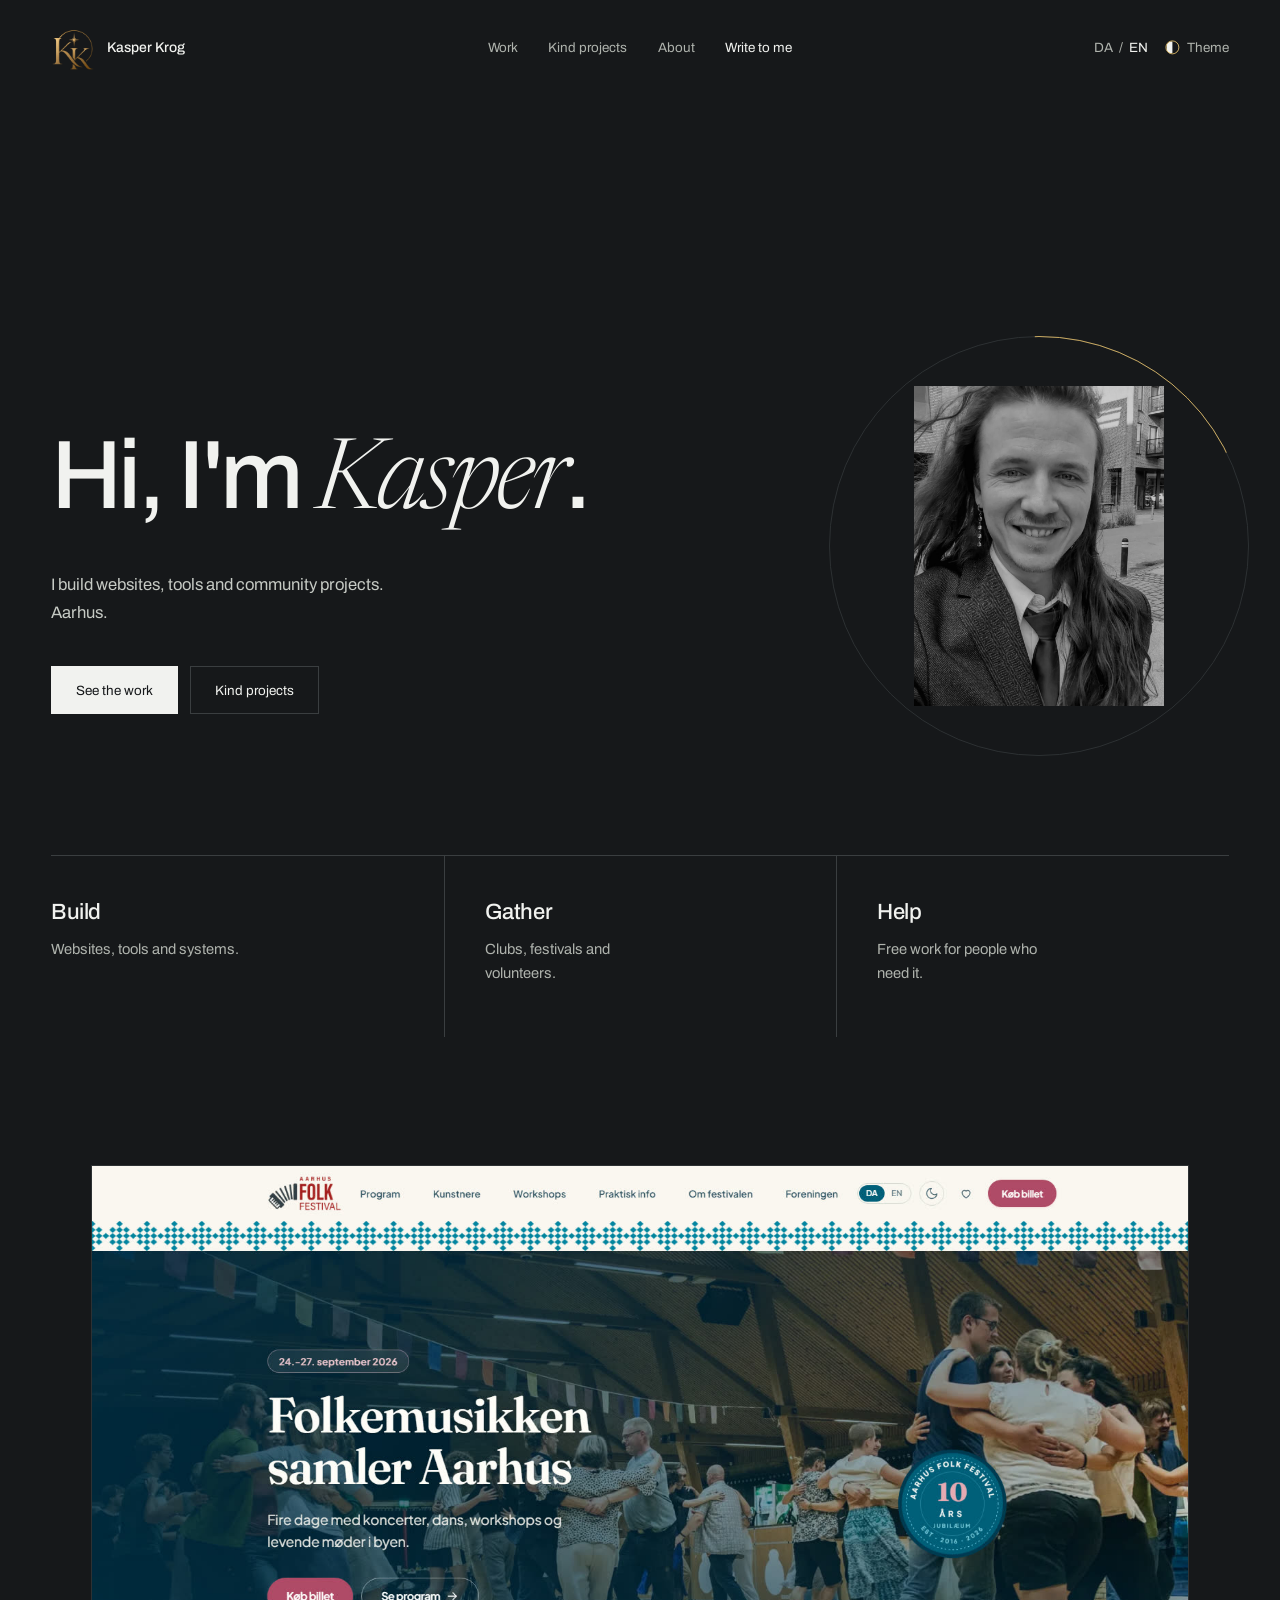
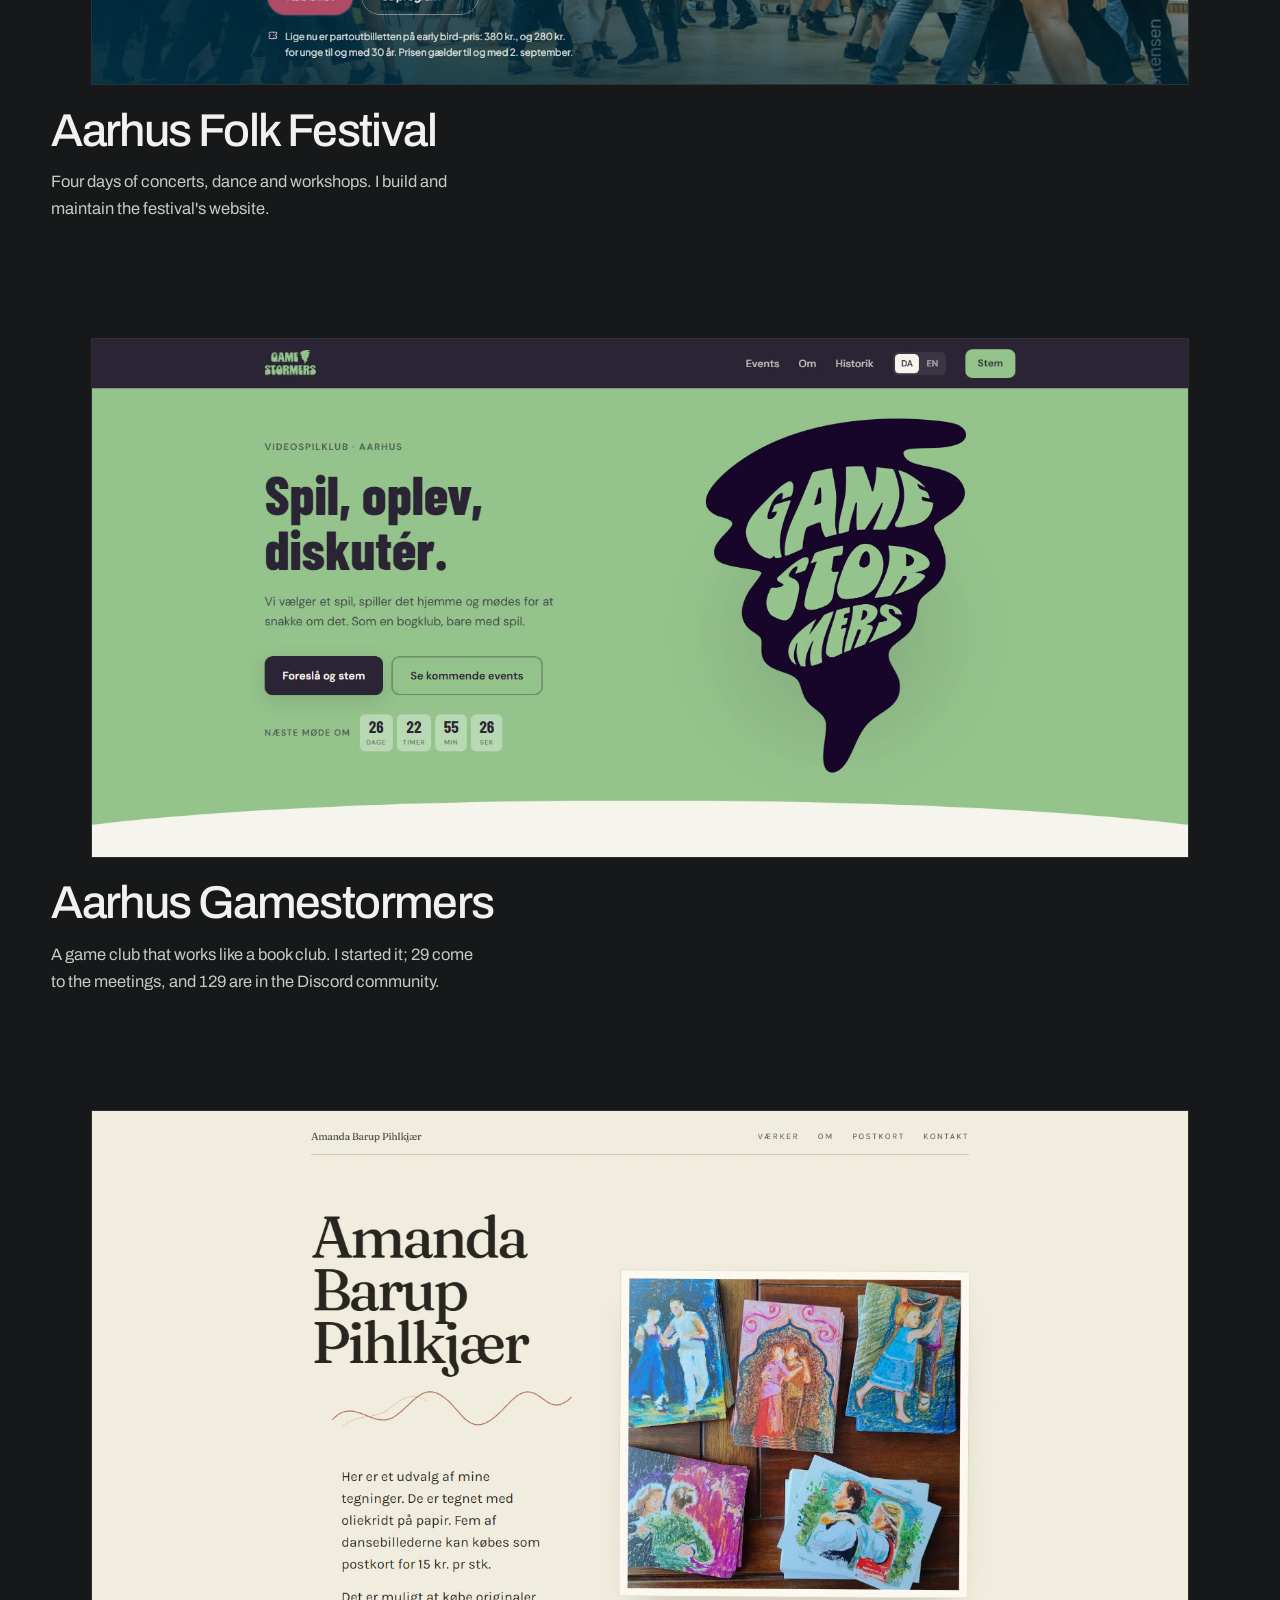
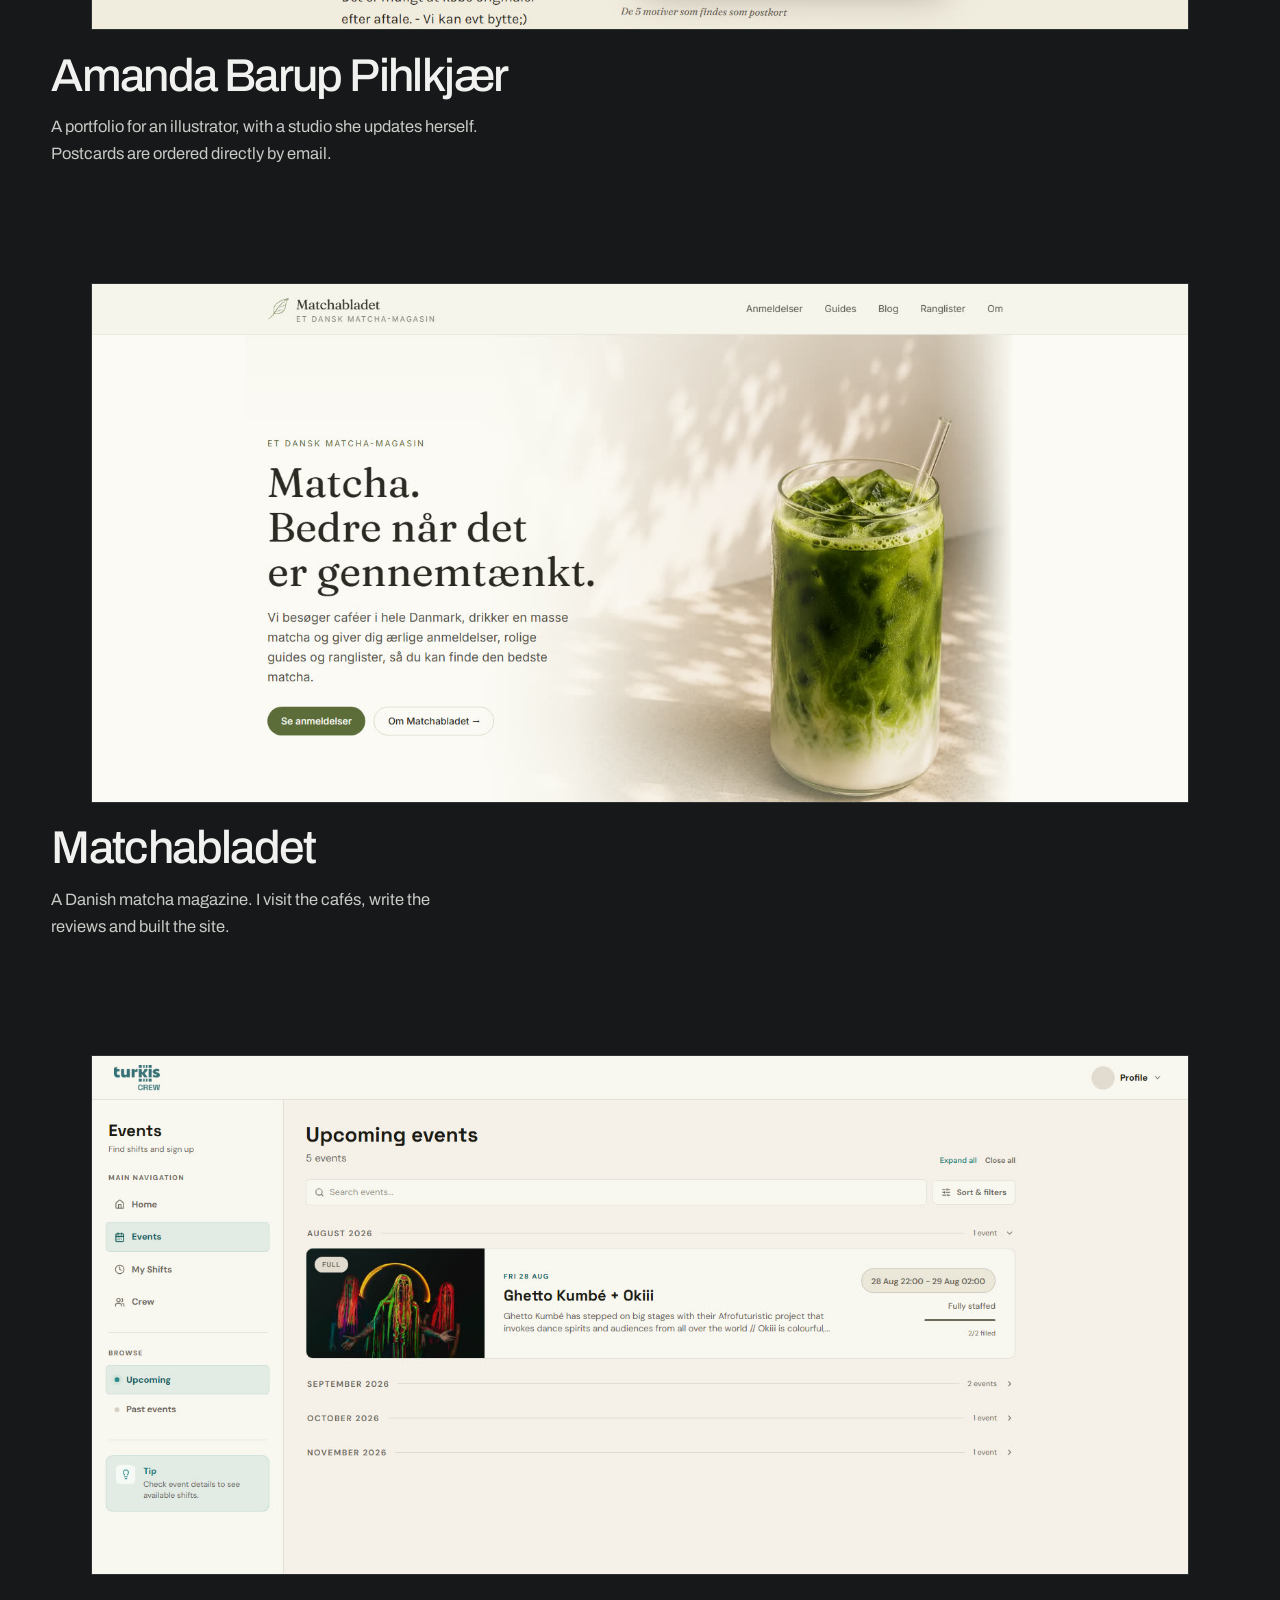
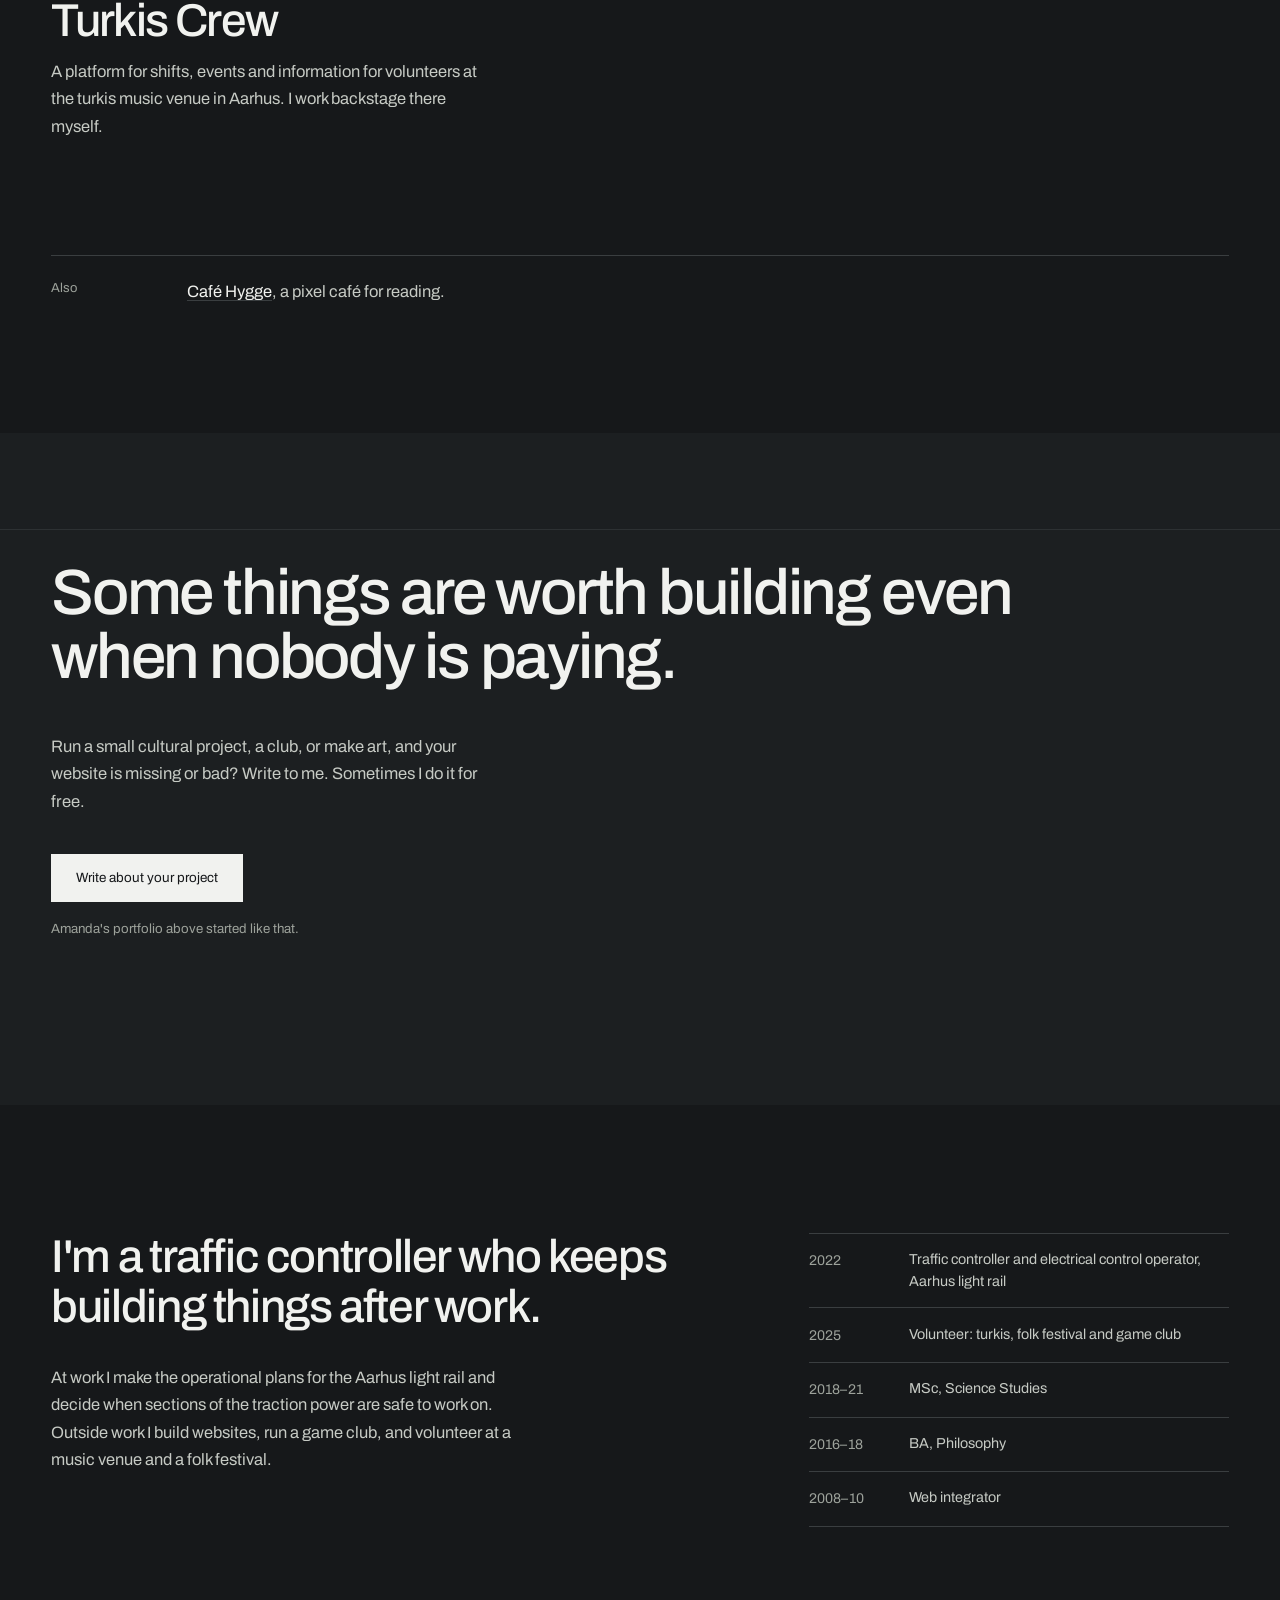
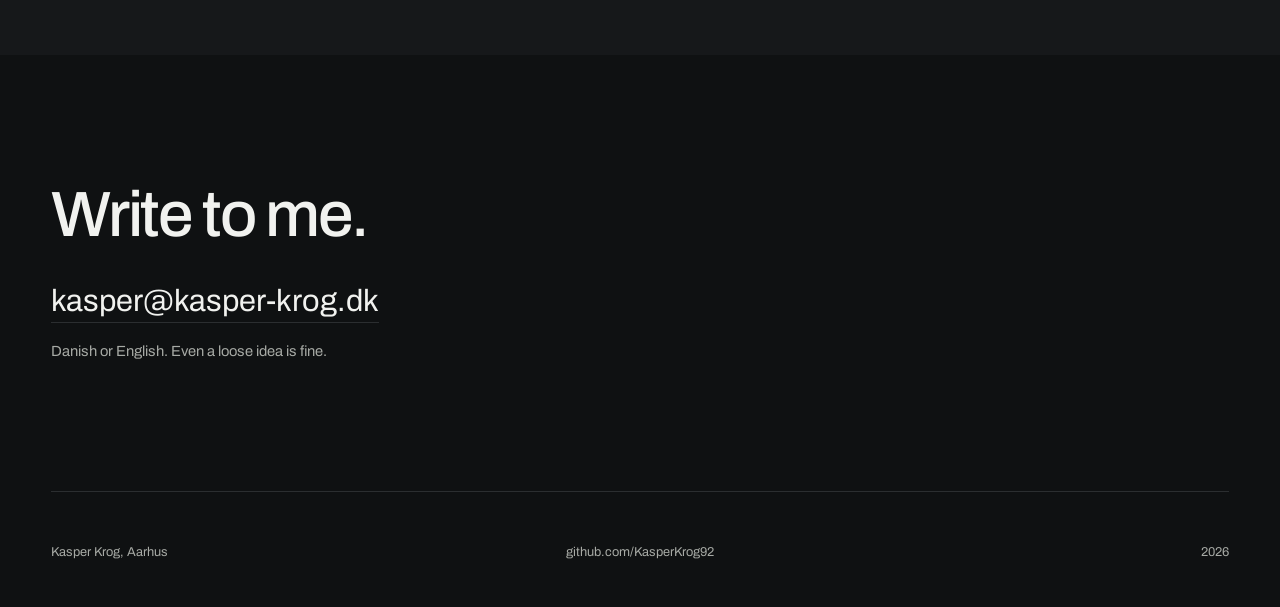
==== en/index.html @ fda8470f "Replace site logo and favicons with gold KK monogram" ====
<!DOCTYPE html>
<html lang="en" data-theme="dusk">
<head>
  <meta charset="utf-8">
  <meta name="viewport" content="width=device-width, initial-scale=1">
  <title>Kasper Krog · Digital maker, traffic controller and culture organiser in Aarhus</title>
  <meta name="description" content="Kasper Krog builds websites, tools and communities in Aarhus. See the work, read about Kind Projects, or write with an idea.">
  <meta property="og:title" content="Kasper Krog">
  <meta property="og:description" content="Websites, tools and community projects. Aarhus.">
  <meta property="og:url" content="https://kasper-krog.dk/en/">
  <meta property="og:type" content="website">
  <meta property="og:locale" content="en_GB">
  <meta property="og:image" content="https://kasper-krog.dk/assets/img/og.jpg">
  <meta property="og:image:width" content="1200">
  <meta property="og:image:height" content="630">
  <meta name="theme-color" content="#16181a">
  <link rel="canonical" href="https://kasper-krog.dk/en/">
  <link rel="alternate" hreflang="da" href="https://kasper-krog.dk/">
  <link rel="alternate" hreflang="en" href="https://kasper-krog.dk/en/">
  <link rel="alternate" hreflang="x-default" href="https://kasper-krog.dk/">
  <link rel="icon" href="../assets/favicon.png?v=20260911" type="image/png" sizes="64x64">
  <link rel="icon" href="../favicon.ico?v=20260911" sizes="16x16 32x32 48x48">
  <link rel="apple-touch-icon" href="../assets/apple-touch-icon.png?v=20260911">
  <script>
    (function () {
      var key = 'kk-theme';
      var theme;
      try {
        var saved = JSON.parse(localStorage.getItem(key));
        if (saved && (saved.theme === 'dawn' || saved.theme === 'dusk') && saved.expiresAt > Date.now()) {
          theme = saved.theme;
        } else {
          localStorage.removeItem(key);
        }
      } catch (e) {
        try { localStorage.removeItem(key); } catch (e2) {}
      }
      if (!theme) {
        var hour = new Date().getHours();
        theme = hour >= 7 && hour < 19 ? 'dawn' : 'dusk';
      }
      document.documentElement.dataset.theme = theme;
      var meta = document.querySelector('meta[name="theme-color"]');
      if (meta) { meta.content = theme === 'dawn' ? '#f4f5f3' : '#16181a'; }
    })();
  </script>
  <link rel="preconnect" href="https://fonts.googleapis.com">
  <link rel="preconnect" href="https://fonts.gstatic.com" crossorigin>
  <link href="https://fonts.googleapis.com/css2?family=Archivo:wght@400;500&family=Newsreader:ital,opsz,wght@1,6..72,300&display=swap" rel="stylesheet">
  <link rel="stylesheet" href="../css/site.css">
  <script type="application/ld+json">
  {
    "@context": "https://schema.org",
    "@type": "Person",
    "name": "Kasper Krog",
    "url": "https://kasper-krog.dk/",
    "jobTitle": "Traffic controller and electrical control operator",
    "homeLocation": { "@type": "Place", "name": "Aarhus, Denmark" },
    "sameAs": ["https://github.com/KasperKrog92"]
  }
  </script>
</head>
<body>
  <a class="skip-link" href="#main-content">Skip to content</a>
  <header class="site-head">
    <a class="brand" href="./" aria-label="Kasper Krog, home"><img class="brand-mark" src="../assets/kk-logo.png" width="490" height="490" alt="" aria-hidden="true"><span>Kasper Krog</span></a>
    <nav class="site-nav" id="primary-nav" aria-label="Sections of the page">
      <a href="#work">Work</a><a href="#kind-projects">Kind projects</a><a href="#about">About</a><a class="nav-contact" href="#contact">Write to me</a>
    </nav>
    <div class="head-tools">
      <span class="lang-switch"><a href="../" hreflang="da" lang="da" data-lang-choice="da">DA</a><span aria-hidden="true">/</span><span aria-current="true" lang="en">EN</span></span>
      <button class="theme-toggle" id="lantern" type="button" aria-pressed="false" aria-label="Switch between day and night"><span class="theme-dot" aria-hidden="true"></span><span class="theme-word">Theme</span></button>
      <button class="menu-toggle" type="button" aria-expanded="false" aria-controls="primary-nav">Menu</button>
    </div>
  </header>

  <main id="main-content" tabindex="-1">
    <section class="hero" aria-labelledby="hero-heading">
      <div class="hero-copy">
        <h1 id="hero-heading">Hi, I'm <em>Kasper</em>.</h1>
        <p class="hero-lead">I build websites, tools and community projects. Aarhus.</p>
        <div class="button-row"><a class="button button-primary" href="#work">See the work</a><a class="button button-secondary" href="#kind-projects">Kind projects</a></div>
      </div>
      <div class="portrait-wrap"><span class="portrait-ring" aria-hidden="true"></span><img src="../assets/img/portraet.jpg" alt="Portrait of Kasper Krog in Aarhus." width="800" height="1000"></div>
    </section>

    <section class="three-things" aria-label="What I do">
      <a href="#work"><h2>Build</h2><p>Websites, tools and systems.</p></a>
      <a href="#about"><h2>Gather</h2><p>Clubs, festivals and volunteers.</p></a>
      <a href="#kind-projects"><h2>Help</h2><p>Free work for people who need it.</p></a>
    </section>

    <section class="work" id="work" aria-labelledby="work-heading">
      <h2 class="visually-hidden" id="work-heading">Selected work</h2>
      <a class="project" href="https://www.aarhusfolkfestival.dk/" target="_blank" rel="noopener">
        <figure class="project-plate"><img src="../assets/img/cases/folk-festival.jpg" alt="" width="1600" height="1000" loading="lazy"></figure>
        <div class="project-title-row"><h3>Aarhus Folk Festival</h3></div>
        <p>Four days of concerts, dance and workshops. I build and maintain the festival's website.</p>
      </a>
      <a class="project" href="https://www.gamestormers.dk/" target="_blank" rel="noopener">
        <figure class="project-plate"><img src="../assets/img/cases/gamestormers.jpg" alt="" width="1600" height="1000" loading="lazy"></figure>
        <div class="project-title-row"><h3>Aarhus Gamestormers</h3></div>
        <p>A game club that works like a book club. I started it; 29 come to the meetings, and 129 are in the Discord community.</p>
      </a>
      <a class="project" href="https://abp-tegning.dk/" target="_blank" rel="noopener">
        <figure class="project-plate"><img src="../assets/img/cases/amanda-barup.jpg" alt="" width="1600" height="1000" loading="lazy"></figure>
        <div class="project-title-row"><h3>Amanda Barup Pihlkjær</h3></div>
        <p>A portfolio for an illustrator, with a studio she updates herself. Postcards are ordered directly by email.</p>
      </a>
      <a class="project" href="https://matchabladet.dk/" target="_blank" rel="noopener">
        <figure class="project-plate"><img src="../assets/img/cases/matchabladet.jpg" alt="" width="1600" height="1000" loading="lazy"></figure>
        <div class="project-title-row"><h3>Matchabladet</h3></div>
        <p>A Danish matcha magazine. I visit the cafés, write the reviews and built the site.</p>
      </a>
      <a class="project" href="https://turkis.gamestormers.dk/" target="_blank" rel="noopener">
        <figure class="project-plate"><img src="../assets/img/cases/turkis-crew.jpg" alt="" width="1600" height="1000" loading="lazy"></figure>
        <div class="project-title-row"><h3>Turkis Crew</h3></div>
        <p>A platform for shifts, events and information for volunteers at the turkis music venue in Aarhus. I work backstage there myself.</p>
      </a>
      <div class="also"><span>Also</span><p><a href="https://hygge.kasper-krog.dk" target="_blank" rel="noopener">Café Hygge</a>, a pixel café for reading.</p></div>
    </section>

    <section class="kind" id="kind-projects" aria-labelledby="kind-heading">
      <div class="kind-rule" aria-hidden="true"></div>
      <div class="kind-seam" aria-hidden="true"><span></span><span></span><span></span><span></span></div>
      <div class="kind-content">
        <h2 id="kind-heading">Some things are worth building even when nobody is paying.</h2>
        <p>Run a small cultural project, a club, or make art, and your website is missing or bad? Write to me. Sometimes I do it for free.</p>
        <a class="button button-primary" href="mailto:kasper@kasper-krog.dk?subject=Kind%20project">Write about your project</a>
        <small>Amanda's portfolio above started like that.</small>
      </div>
    </section>

    <section class="about" id="about" aria-labelledby="about-heading">
      <div>
        <h2 id="about-heading">I'm a traffic controller who keeps building things after work.</h2>
        <p>At work I make the operational plans for the Aarhus light rail and decide when sections of the traction power are safe to work on. Outside work I build websites, run a game club, and volunteer at a music venue and a folk festival.</p>
      </div>
      <ol class="timeline" aria-label="Experience and education">
        <li><span>2022</span><p>Traffic controller and electrical control operator, Aarhus light rail</p></li>
        <li><span>2025</span><p>Volunteer: turkis, folk festival and game club</p></li>
        <li><span>2018–21</span><p>MSc, Science Studies</p></li>
        <li><span>2016–18</span><p>BA, Philosophy</p></li>
        <li><span>2008–10</span><p>Web integrator</p></li>
      </ol>
    </section>

    <section class="contact" id="contact" aria-labelledby="contact-heading">
      <h2 id="contact-heading">Write to me.</h2>
      <a class="email" href="mailto:kasper@kasper-krog.dk">kasper@kasper-krog.dk</a>
      <p>Danish or English. Even a loose idea is fine.</p>
    </section>
  </main>

  <footer class="site-foot"><span>Kasper Krog, Aarhus</span><a href="https://github.com/KasperKrog92" target="_blank" rel="noopener">github.com/KasperKrog92</a><span>2026</span></footer>
  <script src="../js/site.js"></script>
</body>
</html>
---- css/site.css ----
/* kasper-krog.dk front page: mineral portfolio, August 2026.
   The old rooms keep their separate visual language in css/style.css. */

:root {
  --font: Archivo, "Helvetica Neue", Helvetica, Arial, sans-serif;
  --font-accent: Newsreader, Georgia, serif;
  --page-x: clamp(1.25rem, 4vw, 3.25rem);
  --content: 1500px;
  --ease: cubic-bezier(.16, 1, .3, 1);
}

[data-theme="dawn"] {
  color-scheme: light;
  --mineral: #f4f5f3;
  --plaster: #ffffff;
  --ink: #16181a;
  --ink-2: #4a4e49;
  --muted: #666b65;
  --faint: #626761;
  --line: #d7dad5;
  --line-2: #e4e6e2;
  --brass: #a88b4e;
  --brass-text: #7c652f;
  --button-bg: #16181a;
  --button-ink: #f4f5f3;
  --contact-bg: #151718;
  --contact-ink: #f1f2ef;
  --contact-muted: #a7aaa5;
  --contact-line: #313436;
}

[data-theme="dusk"] {
  color-scheme: dark;
  --mineral: #16181a;
  --plaster: #1c1f21;
  --ink: #f1f2ef;
  --ink-2: #c6cac4;
  --muted: #afb3ad;
  --faint: #9da29b;
  --line: #3a3e40;
  --line-2: #2d3133;
  --brass: #c9a960;
  --brass-text: #e0c47f;
  --button-bg: #f1f2ef;
  --button-ink: #16181a;
  --contact-bg: #0f1112;
  --contact-ink: #f1f2ef;
  --contact-muted: #a7aaa5;
  --contact-line: #2b2e30;
}

*, *::before, *::after { box-sizing: border-box; }

html {
  scroll-behavior: smooth;
  scroll-padding-top: 1rem;
  background: var(--mineral);
}

body {
  margin: 0;
  min-width: 320px;
  overflow-x: hidden;
  background: var(--mineral);
  color: var(--ink);
  font-family: var(--font);
  font-size: 16.5px;
  line-height: 1.65;
  -webkit-font-smoothing: antialiased;
  text-rendering: optimizeLegibility;
  transition: background-color .5s ease, color .5s ease;
}

body.menu-open { overflow: hidden; }

a { color: inherit; }

button, a { -webkit-tap-highlight-color: transparent; }

button { font: inherit; }

img { display: block; max-width: 100%; }

h1, h2, h3, p, figure { margin-top: 0; }

h1, h2, h3 { font-weight: 500; }

:focus-visible {
  outline: 2px solid var(--brass-text);
  outline-offset: 3px;
}

::selection { background: var(--brass); color: #16181a; }

.visually-hidden {
  position: absolute;
  width: 1px;
  height: 1px;
  padding: 0;
  margin: -1px;
  overflow: hidden;
  clip: rect(0, 0, 0, 0);
  white-space: nowrap;
  border: 0;
}

.skip-link {
  position: fixed;
  top: .75rem;
  left: .75rem;
  z-index: 100;
  transform: translateY(-180%);
  background: var(--button-bg);
  color: var(--button-ink);
  padding: .75rem 1rem;
  text-decoration: none;
}

.skip-link:focus { transform: none; }

/* Header */

.site-head {
  width: min(100%, calc(var(--content) + (2 * var(--page-x))));
  margin-inline: auto;
  padding: 1.6rem var(--page-x);
  display: grid;
  grid-template-columns: 1fr auto 1fr;
  align-items: center;
  gap: 2rem;
  position: relative;
  z-index: 30;
}

.brand {
  width: max-content;
  display: inline-flex;
  align-items: center;
  gap: .75rem;
  color: var(--ink);
  font-size: .875rem;
  font-weight: 500;
  line-height: 1;
  text-decoration: none;
  position: relative;
  z-index: 30;
}

.brand-mark {
  width: 2.75rem;
  height: 2.75rem;
  flex: none;
  display: block;
  object-fit: contain;
}

.site-nav {
  display: flex;
  align-items: center;
  gap: clamp(1.25rem, 2.5vw, 1.9rem);
}

.site-nav a,
.lang-switch,
.theme-toggle,
.menu-toggle {
  color: var(--muted);
  font-size: .84rem;
  line-height: 1;
}

.site-nav a,
.lang-switch a,
.site-foot a { text-decoration: none; }

.site-nav a:hover,
.lang-switch a:hover,
.site-foot a:hover { color: var(--brass-text); }

.site-nav .nav-contact { color: var(--ink); }

.head-tools {
  justify-self: end;
  display: flex;
  align-items: center;
  gap: 1.1rem;
  position: relative;
  z-index: 30;
}

.lang-switch { display: flex; align-items: center; gap: .35rem; }
.lang-switch [aria-current] { color: var(--ink); }

.theme-toggle,
.menu-toggle {
  min-height: 2.75rem;
  padding: 0;
  border: 0;
  background: none;
  color: var(--muted);
  cursor: pointer;
}

.theme-toggle { display: inline-flex; align-items: center; gap: .45rem; }

.theme-toggle:hover,
.menu-toggle:hover { color: var(--ink); }

.theme-dot {
  width: .9rem;
  height: .9rem;
  border: 1px solid var(--brass);
  border-radius: 50%;
  background: linear-gradient(90deg, transparent 50%, var(--ink) 50%);
  transform: rotate(0deg);
  transition: transform .7s var(--ease);
}

[data-theme="dusk"] .theme-dot { transform: rotate(180deg); }

.menu-toggle { display: none; }

/* Hero */

.hero {
  width: min(100%, calc(var(--content) + (2 * var(--page-x))));
  min-height: min(760px, calc(100svh - 5rem));
  margin-inline: auto;
  padding: clamp(5.5rem, 9vw, 9rem) var(--page-x) clamp(7rem, 11vw, 9.5rem);
  display: grid;
  grid-template-columns: minmax(0, 1fr) 23.75rem;
  align-items: end;
  gap: clamp(3rem, 6vw, 6rem);
  overflow: clip;
}

.hero-copy { position: relative; z-index: 2; }

.hero h1 {
  max-width: 15ch;
  margin-bottom: 0;
  font-size: clamp(3rem, 7.6vw, 8rem);
  line-height: .94;
  letter-spacing: -.038em;
}

.hero h1 em {
  font-family: var(--font-accent);
  font-weight: 300;
}

.hero-lead {
  max-width: 34ch;
  margin: 2.5rem 0 0;
  color: var(--ink-2);
  font-size: 1.04rem;
  line-height: 1.65;
}

.button-row { display: flex; flex-wrap: wrap; gap: .75rem; margin-top: 2.5rem; }

.button {
  min-height: 3rem;
  display: inline-flex;
  align-items: center;
  justify-content: center;
  padding: .75rem 1.5rem;
  border: 1px solid var(--line);
  border-radius: 0;
  font-size: .84rem;
  line-height: 1;
  text-decoration: none;
  transition: background-color .25s ease, border-color .25s ease, color .25s ease;
}

.button-primary { border-color: var(--button-bg); background: var(--button-bg); color: var(--button-ink); }
.button-primary:hover { border-color: var(--brass-text); background: var(--brass-text); color: var(--button-ink); }
.button-secondary:hover { border-color: var(--brass); color: var(--brass-text); }

.portrait-wrap {
  width: 15.625rem;
  height: 20rem;
  margin: 0 auto .5rem;
  position: relative;
}

.portrait-wrap img {
  width: 100%;
  height: 100%;
  position: relative;
  z-index: 1;
  object-fit: cover;
  object-position: 50% 20%;
  filter: grayscale(1) contrast(1.04) brightness(1.04);
}

[data-theme="dusk"] .portrait-wrap img { filter: grayscale(1) contrast(1.05) brightness(.82); }

.portrait-ring {
  width: 26.25rem;
  height: 26.25rem;
  position: absolute;
  left: 50%;
  top: 50%;
  z-index: 0;
  transform: translate(-50%, -50%);
  border: 1px solid var(--line-2);
  border-radius: 50%;
  pointer-events: none;
}

.portrait-ring::after {
  content: "";
  position: absolute;
  inset: -1px;
  border: 1px solid var(--brass);
  border-radius: 50%;
  clip-path: polygon(50% 50%, 49% -2%, 102% -2%, 102% 24%);
  animation: ring-turn 260s linear infinite;
}

@keyframes ring-turn { to { transform: rotate(360deg); } }

.hero h1,
.hero-lead,
.button-row,
.portrait-wrap {
  opacity: 0;
  transform: translateY(18px);
  animation: arrive 1.2s var(--ease) forwards;
}

.hero-lead { animation-delay: .1s; }
.button-row { animation-delay: .4s; }
.portrait-wrap { animation-delay: .8s; }

@keyframes arrive { to { opacity: 1; transform: none; } }

/* Build, gather, help */

.three-things {
  width: min(calc(100% - (2 * var(--page-x))), var(--content));
  margin-inline: auto;
  display: grid;
  grid-template-columns: repeat(3, 1fr);
  border-top: 1px solid var(--line);
}

.three-things a {
  min-width: 0;
  padding: 2.75rem 2.5rem 3.25rem;
  color: inherit;
  text-decoration: none;
}

.three-things a:first-child { padding-left: 0; }
.three-things a:last-child { padding-right: 0; }
.three-things a + a { border-left: 1px solid var(--line); }
.three-things h2 { margin-bottom: .7rem; font-size: 1.38rem; line-height: 1.15; letter-spacing: -.02em; }
.three-things p { max-width: 24ch; margin-bottom: 0; color: var(--muted); font-size: .92rem; }
.three-things a:hover h2 { color: var(--brass-text); }

/* Work */

.work {
  width: min(100%, calc(var(--content) + (2 * var(--page-x))));
  margin-inline: auto;
  padding: clamp(6.5rem, 10vw, 8.5rem) var(--page-x) clamp(7rem, 10vw, 9rem);
  display: flex;
  flex-direction: column;
  gap: clamp(6.5rem, 9vw, 7.5rem);
}

.project {
  display: block;
  color: inherit;
  text-decoration: none;
}

.project-plate {
  height: clamp(24rem, 42vw, 32.5rem);
  margin-bottom: 0;
  overflow: hidden;
  background: var(--plaster);
  border: 1px solid var(--line-2);
}

.project-plate img {
  width: 100%;
  height: 100%;
  object-fit: cover;
  object-position: 50% 0;
  transition: transform 1.4s var(--ease);
}

.project:hover .project-plate img { transform: scale(1.02); }

.project-title-row {
  margin-top: 1.4rem;
  display: flex;
  align-items: baseline;
}

.project h3 {
  margin-bottom: 0;
  font-size: clamp(2rem, 3.6vw, 3.375rem);
  line-height: 1;
  letter-spacing: -.035em;
}

.also > span { color: var(--faint); font-size: .81rem; }

.project > p {
  max-width: 48ch;
  margin: .9rem 0 0;
  color: var(--ink-2);
  line-height: 1.65;
}

.project:hover h3 { color: var(--brass-text); }

.also {
  display: grid;
  grid-template-columns: 7rem 1fr;
  gap: 1.5rem;
  padding-top: 1.35rem;
  border-top: 1px solid var(--line);
}

.also p { max-width: 52rem; margin-bottom: 0; color: var(--ink-2); }

.also a {
  color: var(--ink);
  text-decoration: none;
  border-bottom: 1px solid var(--line);
}

.also a:hover { color: var(--brass-text); border-color: var(--brass); }

/* Kind Projects */

.kind {
  min-height: 42rem;
  padding: clamp(7.5rem, 10vw, 8.75rem) var(--page-x);
  position: relative;
  overflow: hidden;
  background: var(--plaster);
}

.kind-rule {
  position: absolute;
  top: 6rem;
  left: 0;
  right: 0;
  height: 1px;
  background: var(--line-2);
}

.kind-seam {
  width: 5.5rem;
  height: calc(100% - 6rem);
  position: absolute;
  top: 6rem;
  left: 68%;
  z-index: 0;
  transform: scaleY(0);
  transform-origin: top;
  transition: transform 5s var(--ease);
  pointer-events: none;
}

.kind-seam.is-drawn { transform: scaleY(1); }

.kind-seam span {
  width: 1px;
  height: 27%;
  position: absolute;
  left: 50%;
  background: var(--brass);
  transform-origin: top;
}

.kind-seam span:nth-child(1) { top: 0; transform: rotate(-8deg); }
.kind-seam span:nth-child(2) { top: 25.5%; left: 38%; transform: rotate(7deg); }
.kind-seam span:nth-child(3) { top: 51%; left: 53%; transform: rotate(-6deg); }
.kind-seam span:nth-child(4) { top: 76.5%; left: 40%; transform: rotate(7deg); }

.kind-content {
  width: min(100%, var(--content));
  margin-inline: auto;
  position: relative;
  z-index: 1;
}

.kind h2,
.contact h2 {
  max-width: 26ch;
  margin-bottom: 2.75rem;
  font-size: clamp(2.25rem, 5vw, 5.125rem);
  line-height: 1;
  letter-spacing: -.035em;
}

.kind p { max-width: 44ch; margin-bottom: 2.4rem; color: var(--ink-2); font-size: 1.04rem; }
.kind small { display: block; margin-top: 1rem; color: var(--faint); font-size: .83rem; }

/* About */

.about {
  width: min(100%, calc(var(--content) + (2 * var(--page-x))));
  margin-inline: auto;
  padding: clamp(7rem, 10vw, 8.5rem) var(--page-x);
  display: grid;
  grid-template-columns: minmax(0, 1fr) minmax(20rem, 26.25rem);
  align-items: start;
  gap: clamp(4rem, 8vw, 7rem);
}

.about h2 {
  max-width: 24ch;
  margin-bottom: 2rem;
  font-size: clamp(2rem, 3.6vw, 3.25rem);
  line-height: 1.08;
  letter-spacing: -.03em;
}

.about > div > p { max-width: 52ch; margin-bottom: 0; color: var(--ink-2); }

.timeline { margin: 0; padding: 0; list-style: none; }

.timeline li {
  display: grid;
  grid-template-columns: 5.1rem 1fr;
  gap: 1.15rem;
  padding: .95rem 0;
  border-top: 1px solid var(--line);
}

.timeline li:last-child { border-bottom: 1px solid var(--line); }
.timeline span { color: var(--faint); font-size: .88rem; }
.timeline p { margin-bottom: 0; color: var(--ink-2); font-size: .9rem; line-height: 1.5; }

/* Contact and footer */

.contact,
.site-foot { background: var(--contact-bg); color: var(--contact-ink); }

.contact { padding: clamp(6.5rem, 10vw, 8rem) max(var(--page-x), calc((100% - var(--content)) / 2 + var(--page-x))); }
.contact h2 { margin-bottom: 2rem; }

.email {
  display: inline-block;
  color: var(--contact-ink);
  border-bottom: 1px solid var(--contact-line);
  font-size: clamp(1.3rem, 2.4vw, 2.125rem);
  line-height: 1.4;
  text-decoration: none;
}

.email:hover { color: var(--brass); border-color: var(--brass); }
.contact p { margin: 1rem 0 0; color: var(--contact-muted); font-size: .92rem; }

.site-foot {
  width: 100%;
  padding: 0 max(var(--page-x), calc((100% - var(--content)) / 2 + var(--page-x))) 2.75rem;
  display: grid;
  grid-template-columns: 1fr auto 1fr;
  gap: 2rem;
  color: var(--contact-muted);
  font-size: .8rem;
}

.site-foot::before {
  content: "";
  grid-column: 1 / -1;
  height: 1px;
  margin-bottom: 1.1rem;
  background: var(--contact-line);
}

.site-foot a { color: var(--contact-muted); }
.site-foot span:last-child { justify-self: end; }

/* Rain easter egg */

.rain-visit {
  position: fixed;
  inset: 0;
  z-index: 55;
  pointer-events: none;
  opacity: 0;
  transition: opacity 1.4s ease;
}

.rain-visit.is-raining { opacity: 1; }

/* Responsive */

@media (max-width: 1080px) {
  .hero {
    min-height: 0;
    grid-template-columns: 1fr;
    align-items: start;
    padding-top: clamp(5rem, 12vw, 8rem);
  }

  .portrait-wrap { margin: 4rem 0 1rem 5.5rem; }
  .three-things { grid-template-columns: 1fr; }
  .three-things a { padding: 2rem 0; }
  .three-things a + a { border-left: 0; border-top: 1px solid var(--line); }
  .about { grid-template-columns: 1fr; }
  .timeline { max-width: 42rem; }
}

@media (max-width: 820px) {
  .site-head { grid-template-columns: 1fr auto; }
  .site-nav { grid-column: 1 / -1; grid-row: 2; justify-content: center; }
  .head-tools { grid-column: 2; grid-row: 1; }
  .project-plate { height: clamp(19rem, 57vw, 28rem); }
}

@media (max-width: 700px) {
  :root { --page-x: 1.25rem; }
  body { font-size: 1rem; }

  .site-head {
    min-height: 5rem;
    padding-block: 1rem;
    display: flex;
    justify-content: space-between;
    gap: 1rem;
  }

  .brand span:last-child { display: none; }
  .head-tools { margin-left: auto; gap: .85rem; }
  .theme-word { display: none; }
  .menu-toggle { display: inline-block; }

  .site-nav {
    display: none;
    position: fixed;
    inset: 0;
    z-index: 20;
    padding: 8rem var(--page-x) 3rem;
    flex-direction: column;
    align-items: flex-start;
    justify-content: flex-start;
    gap: 1.25rem;
    background: var(--mineral);
  }

  .menu-open .site-nav { display: flex; }
  .site-nav a { color: var(--ink); font-size: 1.75rem; font-weight: 500; line-height: 1.25; letter-spacing: -.025em; }

  .hero { padding-top: 4.5rem; padding-bottom: 6.5rem; gap: 2.5rem; }
  .hero h1 { font-size: clamp(2.85rem, 14vw, 4.25rem); }
  .hero-lead, .button-row { margin-top: 2rem; }
  .button { min-height: 3rem; padding-inline: 1.25rem; }

  .portrait-wrap { width: 13.75rem; height: 17.5rem; margin: 3.25rem 0 .5rem 2.2rem; }
  .portrait-ring { width: 20rem; height: 20rem; }

  .three-things a { padding-block: 1.6rem; }
  .work { padding-top: 6rem; gap: 6rem; }
  .project-plate { height: min(18.75rem, 63vw); }
  .project h3 { font-size: clamp(1.9rem, 9vw, 2.7rem); }
  .also { grid-template-columns: 1fr; gap: .6rem; }

  .kind { min-height: 39rem; padding-top: 7.25rem; }
  .kind-seam { left: 76%; opacity: .75; }
  .kind h2 { max-width: 13ch; }
  .kind p { max-width: 31ch; }

  .about { padding-block: 6.5rem; gap: 3.5rem; }
  .timeline li { grid-template-columns: 4.4rem 1fr; }
  .contact { padding-top: 6rem; padding-bottom: 6.5rem; }
  .email { overflow-wrap: anywhere; }
  .site-foot { grid-template-columns: 1fr; gap: .7rem; }
  .site-foot a, .site-foot span:last-child { justify-self: start; }
}

@media (max-width: 390px) {
  .button-row { align-items: stretch; flex-direction: column; }
  .button { width: 100%; }
  .portrait-wrap { margin-left: 1rem; }
}

@media (prefers-reduced-motion: reduce) {
  html { scroll-behavior: auto; }

  *, *::before, *::after {
    animation-duration: .01ms !important;
    animation-delay: 0s !important;
    transition-duration: .01ms !important;
  }

  .hero h1,
  .hero-lead,
  .button-row,
  .portrait-wrap { opacity: 1; transform: none; }

  .portrait-ring::after { animation: none; }
  .kind-seam { transform: scaleY(1); }
  .rain-visit { display: none; }
}
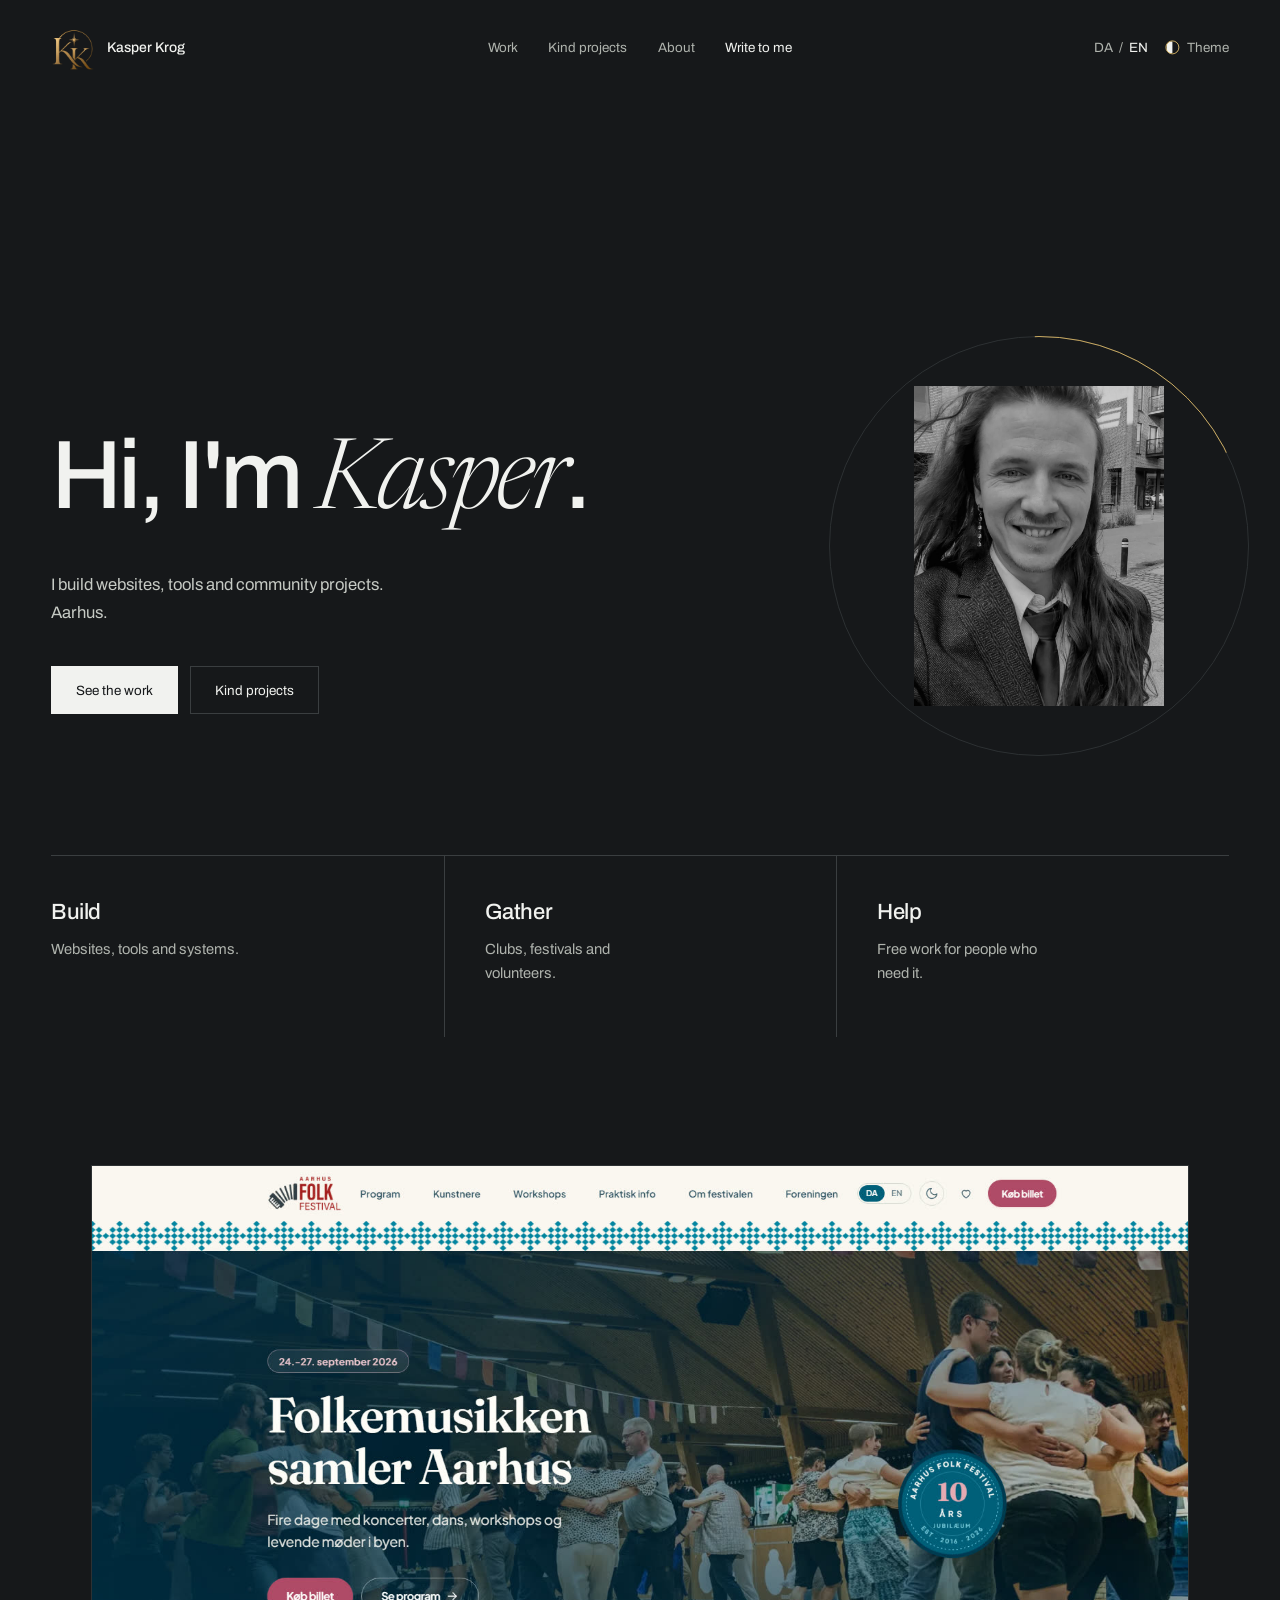
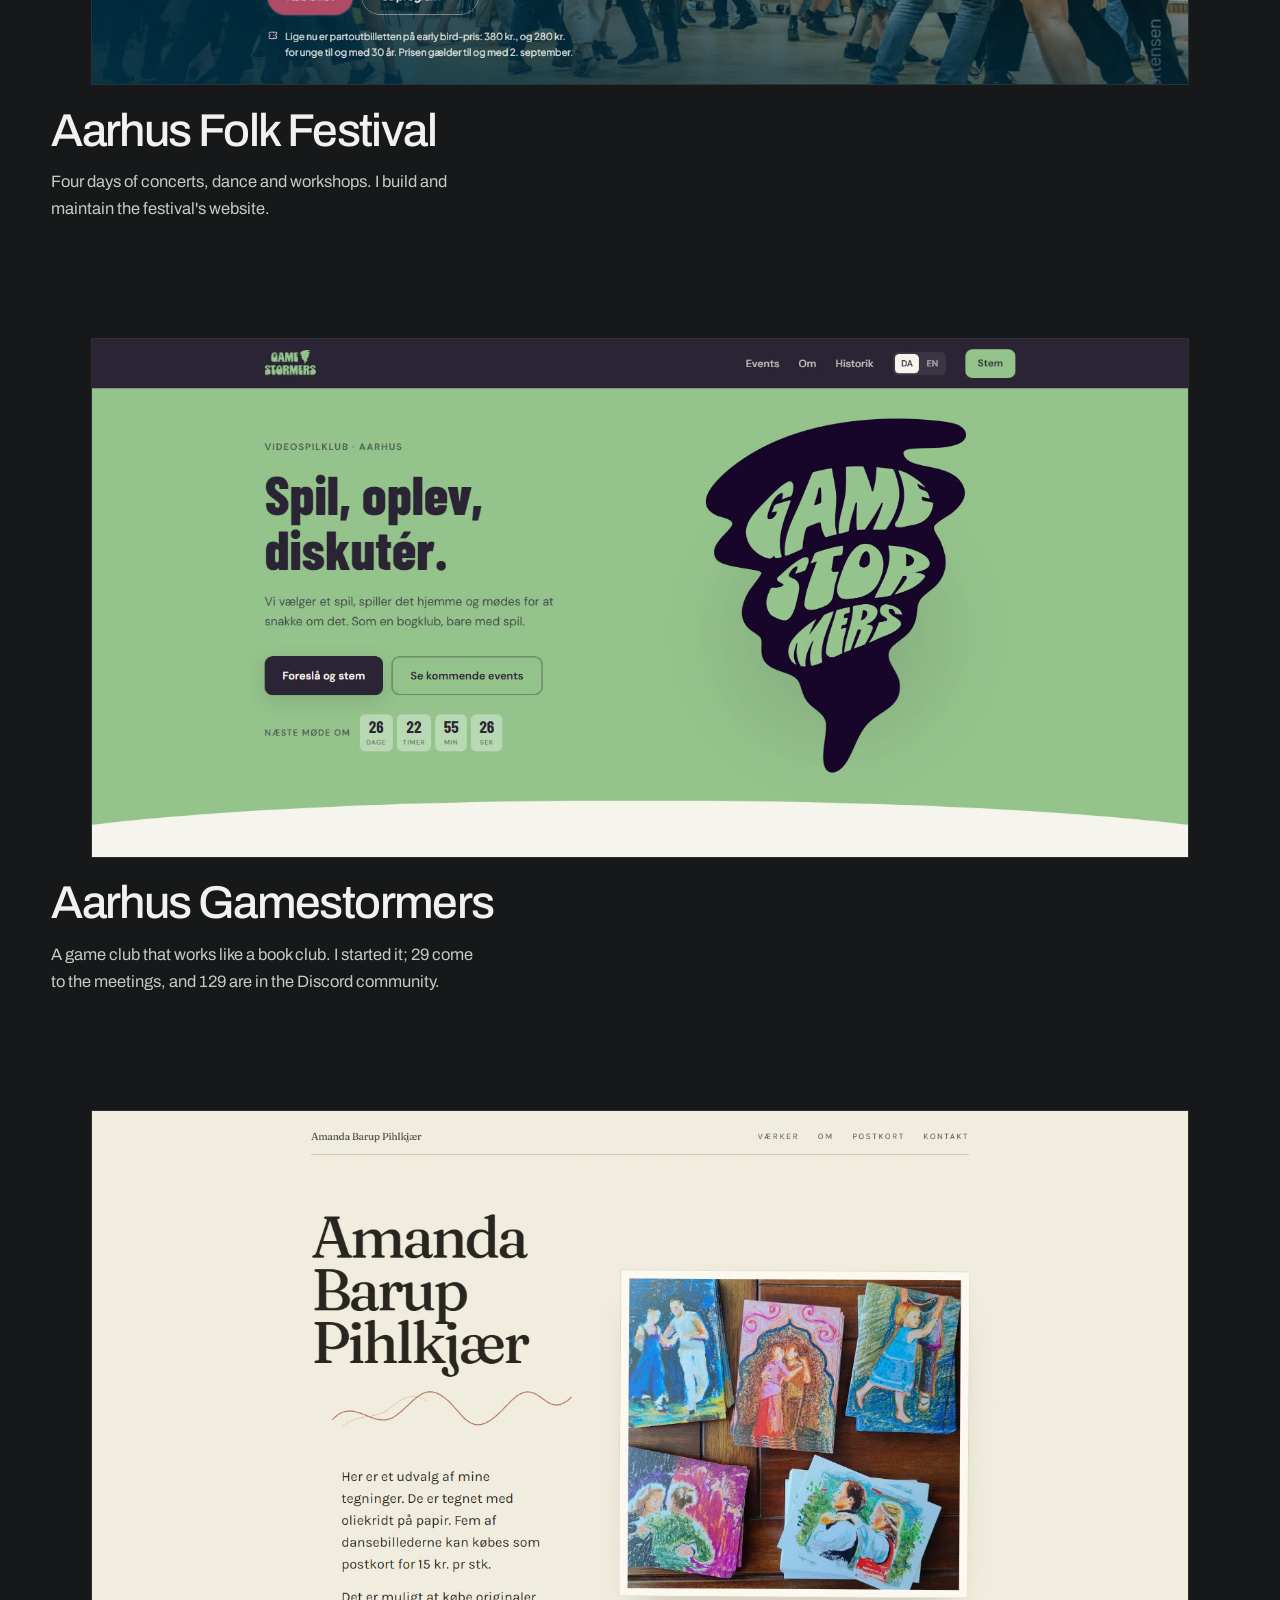
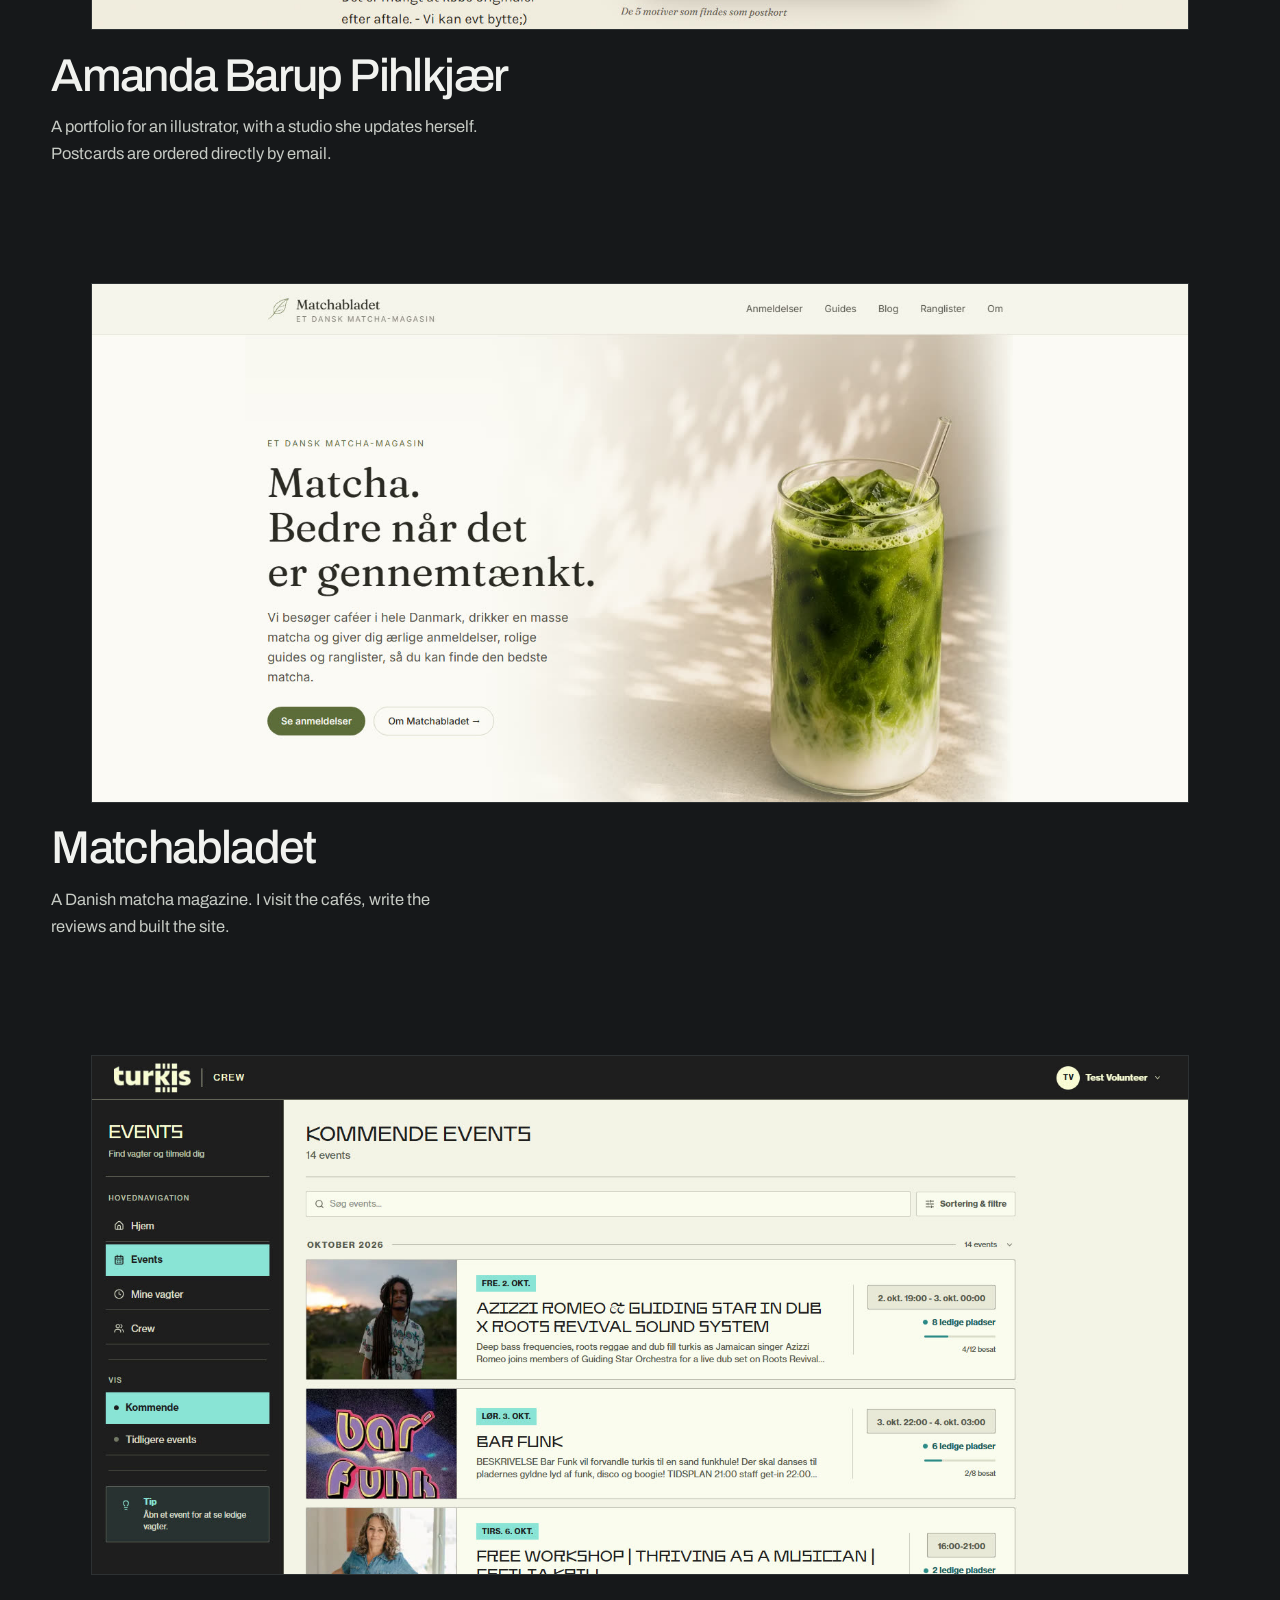
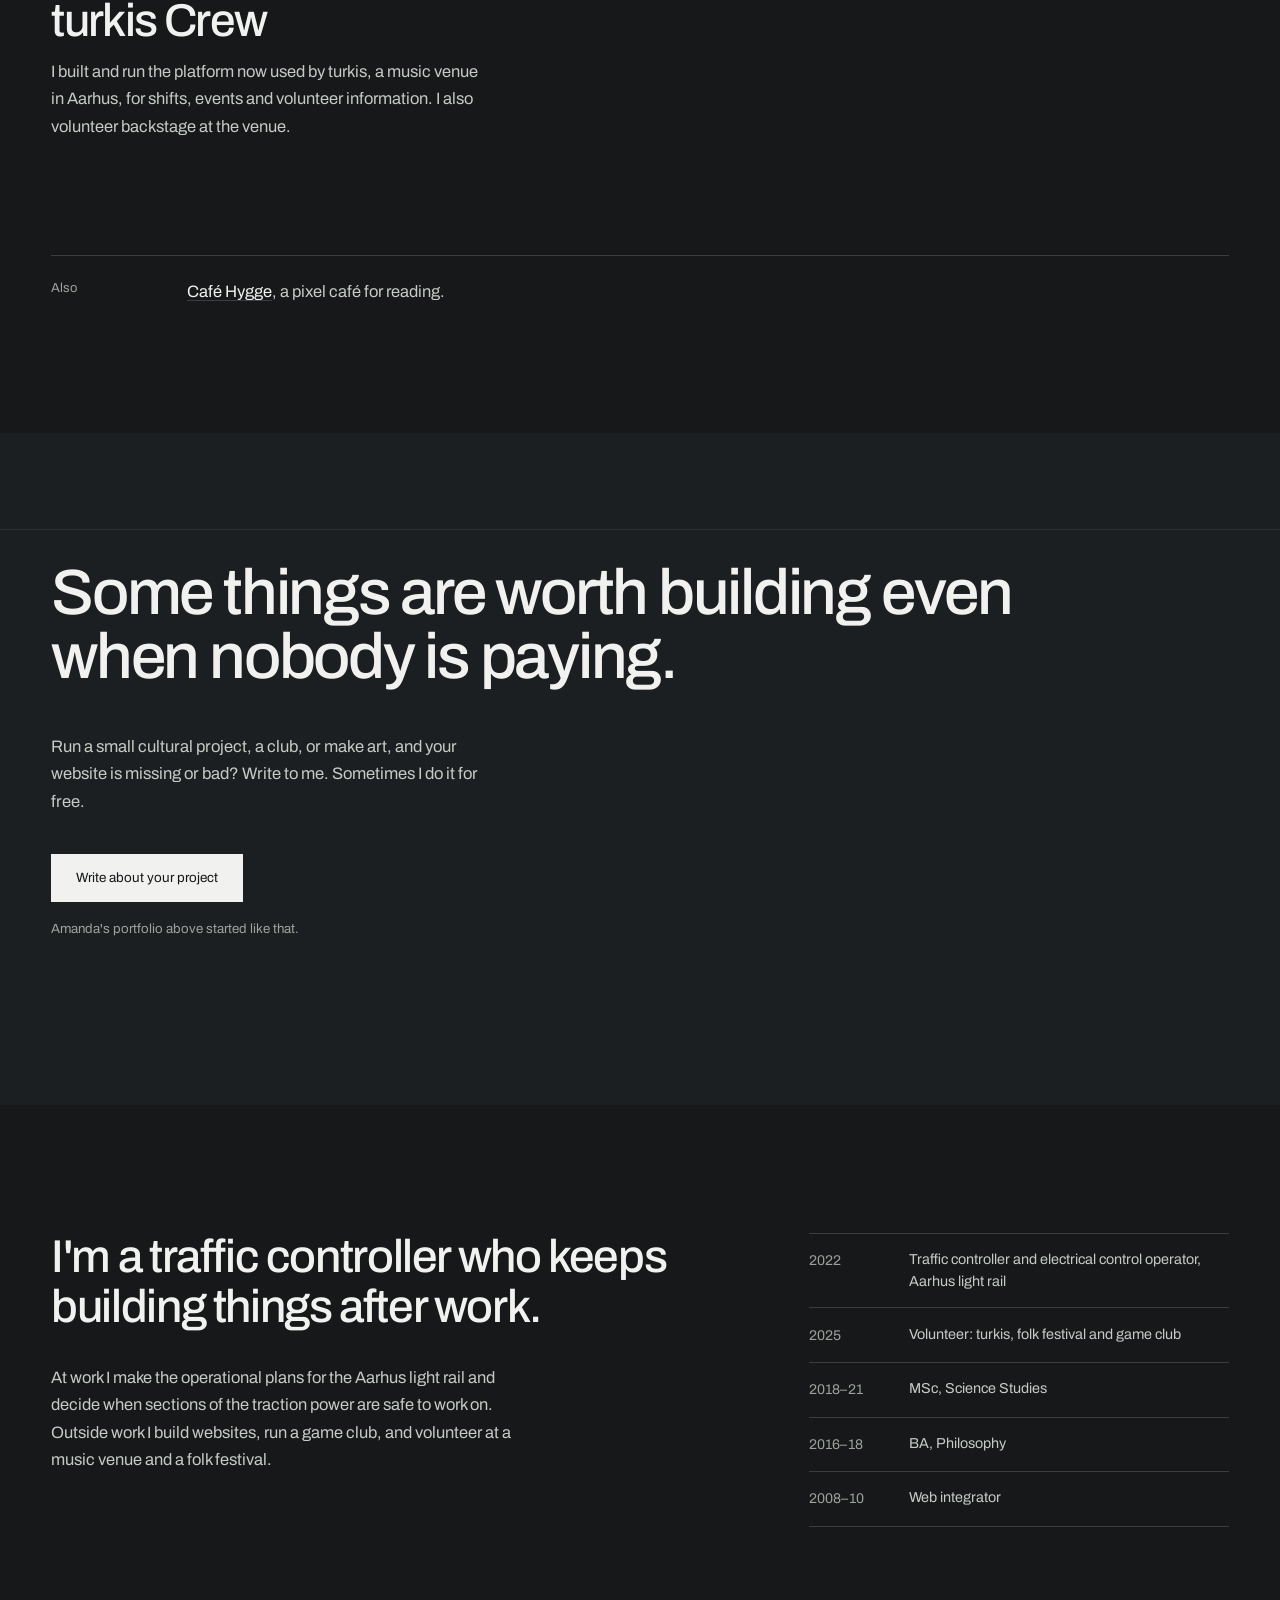
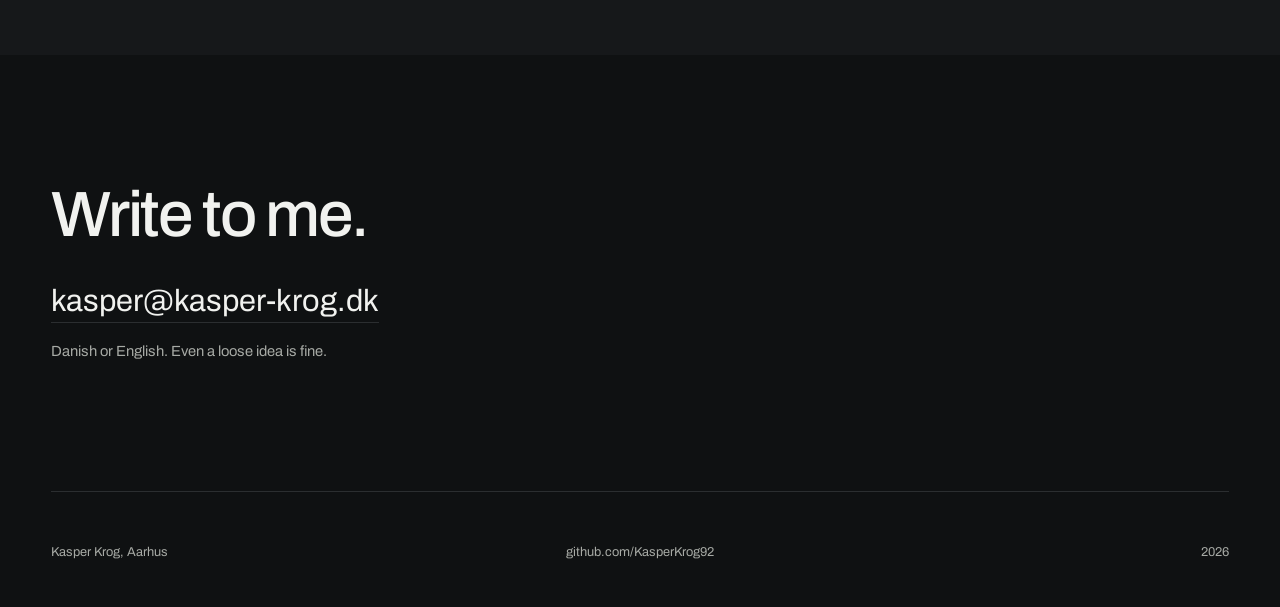
==== commit 6fceec48: "Update turkis Crew case with live platform and refreshed screenshot" ====
--- a/en/index.html
+++ b/en/index.html
@@ -112,10 +112,10 @@
         <div class="project-title-row"><h3>Matchabladet</h3></div>
         <p>A Danish matcha magazine. I visit the cafés, write the reviews and built the site.</p>
       </a>
-      <a class="project" href="https://turkis.gamestormers.dk/" target="_blank" rel="noopener">
+      <a class="project" href="https://crew.turkis.nu/" target="_blank" rel="noopener">
         <figure class="project-plate"><img src="../assets/img/cases/turkis-crew.jpg" alt="" width="1600" height="1000" loading="lazy"></figure>
-        <div class="project-title-row"><h3>Turkis Crew</h3></div>
-        <p>A platform for shifts, events and information for volunteers at the turkis music venue in Aarhus. I work backstage there myself.</p>
+        <div class="project-title-row"><h3>turkis Crew</h3></div>
+        <p>I built and run the platform now used by turkis, a music venue in Aarhus, for shifts, events and volunteer information. I also volunteer backstage at the venue.</p>
       </a>
       <div class="also"><span>Also</span><p><a href="https://hygge.kasper-krog.dk" target="_blank" rel="noopener">Café Hygge</a>, a pixel café for reading.</p></div>
     </section>
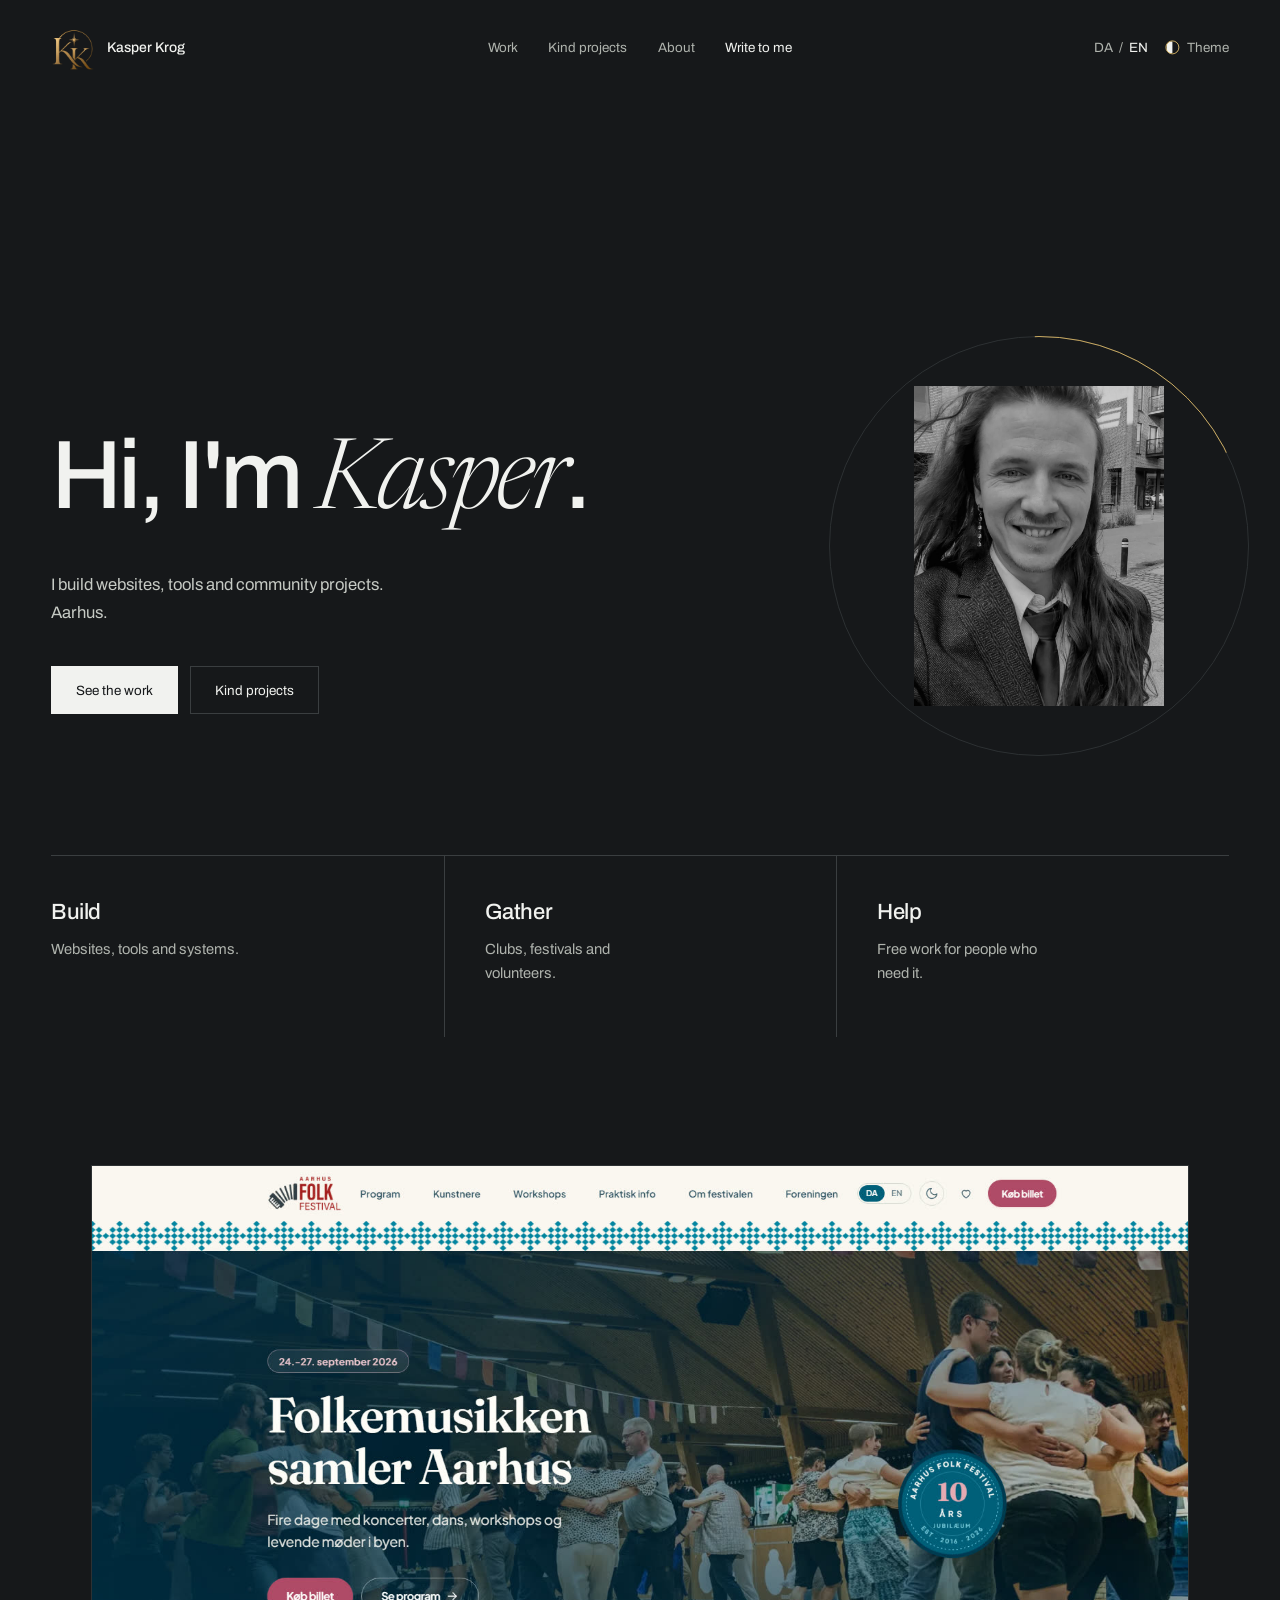
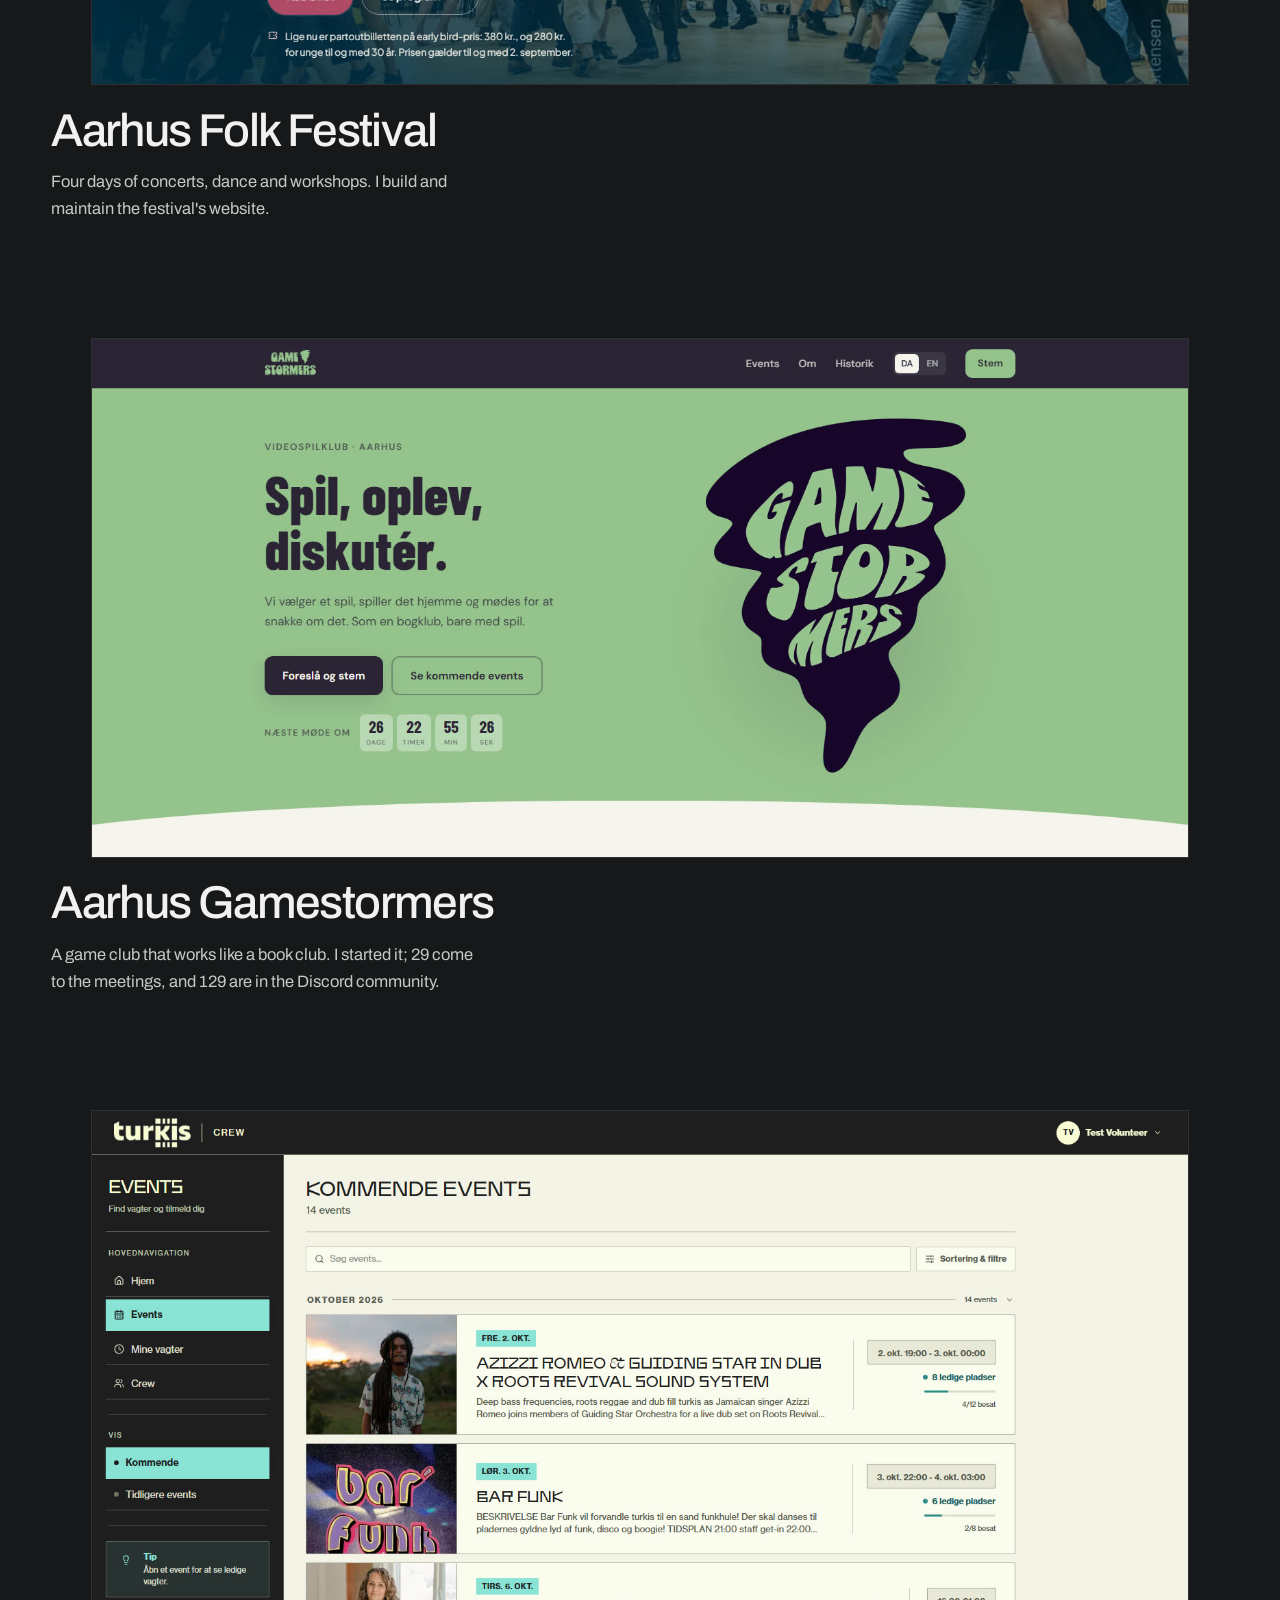
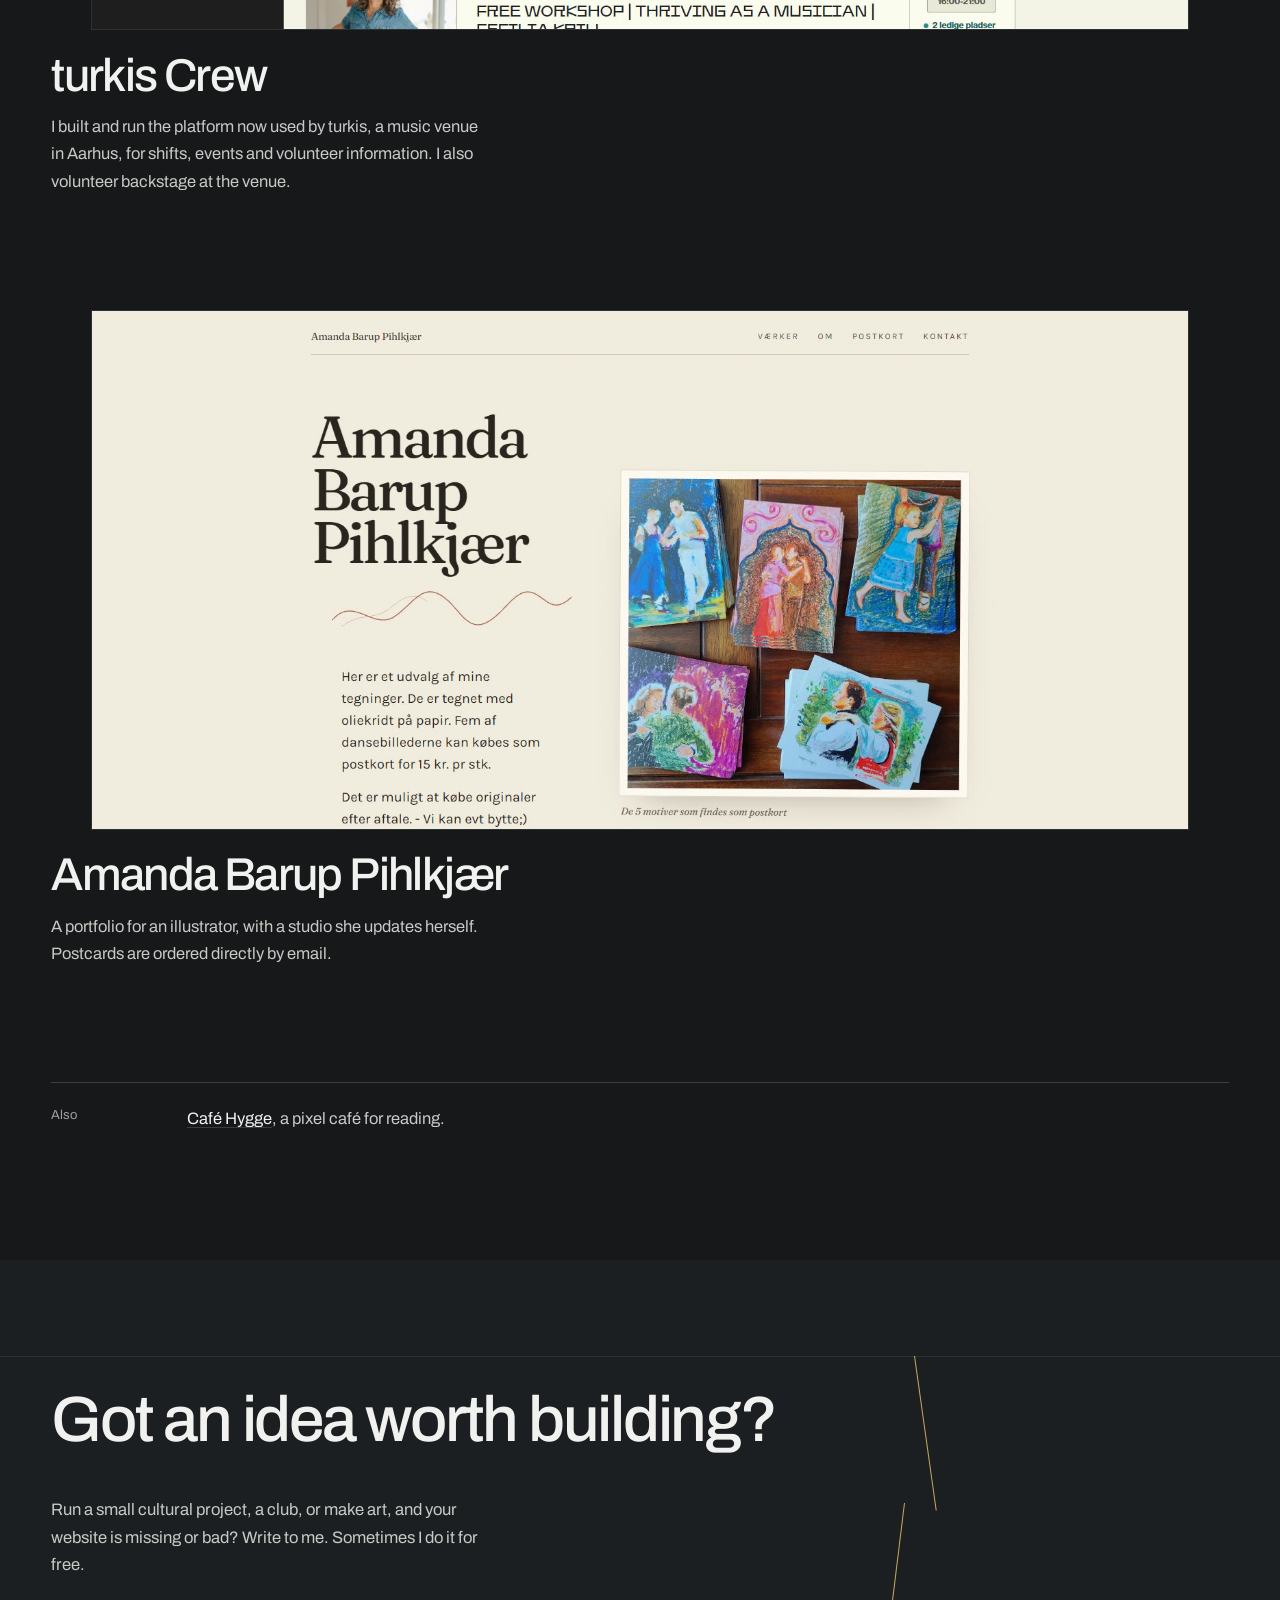
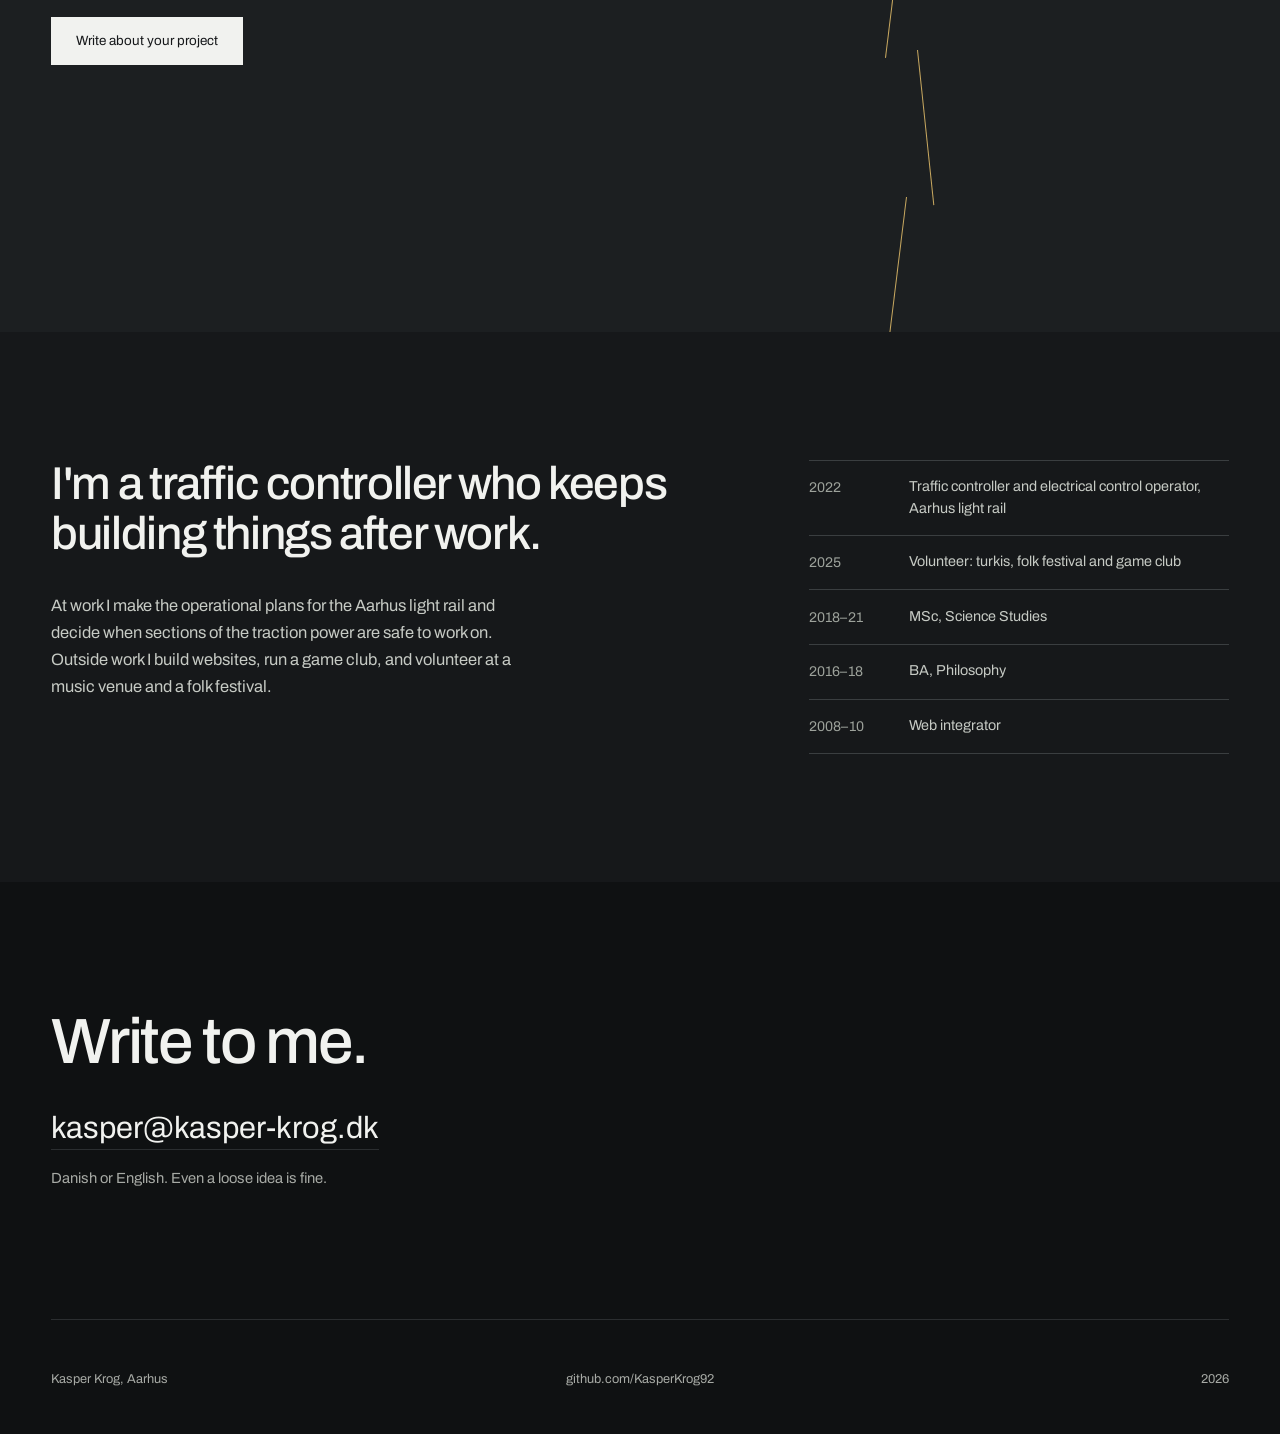
==== commit 08ce8ba2: "Move turkis Crew up, drop Matchabladet and rephrase Kind Projects turkis Crew is now the third case " ====
--- a/en/index.html
+++ b/en/index.html
@@ -102,20 +102,15 @@
         <div class="project-title-row"><h3>Aarhus Gamestormers</h3></div>
         <p>A game club that works like a book club. I started it; 29 come to the meetings, and 129 are in the Discord community.</p>
       </a>
+      <a class="project" href="https://crew.turkis.nu/" target="_blank" rel="noopener">
+        <figure class="project-plate"><img src="../assets/img/cases/turkis-crew.jpg" alt="" width="1600" height="1000" loading="lazy"></figure>
+        <div class="project-title-row"><h3>turkis Crew</h3></div>
+        <p>I built and run the platform now used by turkis, a music venue in Aarhus, for shifts, events and volunteer information. I also volunteer backstage at the venue.</p>
+      </a>
       <a class="project" href="https://abp-tegning.dk/" target="_blank" rel="noopener">
         <figure class="project-plate"><img src="../assets/img/cases/amanda-barup.jpg" alt="" width="1600" height="1000" loading="lazy"></figure>
         <div class="project-title-row"><h3>Amanda Barup Pihlkjær</h3></div>
         <p>A portfolio for an illustrator, with a studio she updates herself. Postcards are ordered directly by email.</p>
-      </a>
-      <a class="project" href="https://matchabladet.dk/" target="_blank" rel="noopener">
-        <figure class="project-plate"><img src="../assets/img/cases/matchabladet.jpg" alt="" width="1600" height="1000" loading="lazy"></figure>
-        <div class="project-title-row"><h3>Matchabladet</h3></div>
-        <p>A Danish matcha magazine. I visit the cafés, write the reviews and built the site.</p>
-      </a>
-      <a class="project" href="https://crew.turkis.nu/" target="_blank" rel="noopener">
-        <figure class="project-plate"><img src="../assets/img/cases/turkis-crew.jpg" alt="" width="1600" height="1000" loading="lazy"></figure>
-        <div class="project-title-row"><h3>turkis Crew</h3></div>
-        <p>I built and run the platform now used by turkis, a music venue in Aarhus, for shifts, events and volunteer information. I also volunteer backstage at the venue.</p>
       </a>
       <div class="also"><span>Also</span><p><a href="https://hygge.kasper-krog.dk" target="_blank" rel="noopener">Café Hygge</a>, a pixel café for reading.</p></div>
     </section>
@@ -124,10 +119,9 @@
       <div class="kind-rule" aria-hidden="true"></div>
       <div class="kind-seam" aria-hidden="true"><span></span><span></span><span></span><span></span></div>
       <div class="kind-content">
-        <h2 id="kind-heading">Some things are worth building even when nobody is paying.</h2>
+        <h2 id="kind-heading">Got an idea worth building?</h2>
         <p>Run a small cultural project, a club, or make art, and your website is missing or bad? Write to me. Sometimes I do it for free.</p>
         <a class="button button-primary" href="mailto:kasper@kasper-krog.dk?subject=Kind%20project">Write about your project</a>
-        <small>Amanda's portfolio above started like that.</small>
       </div>
     </section>
 
--- a/css/site.css
+++ b/css/site.css
@@ -502,7 +502,6 @@
 }
 
 .kind p { max-width: 44ch; margin-bottom: 2.4rem; color: var(--ink-2); font-size: 1.04rem; }
-.kind small { display: block; margin-top: 1rem; color: var(--faint); font-size: .83rem; }
 
 /* About */
 
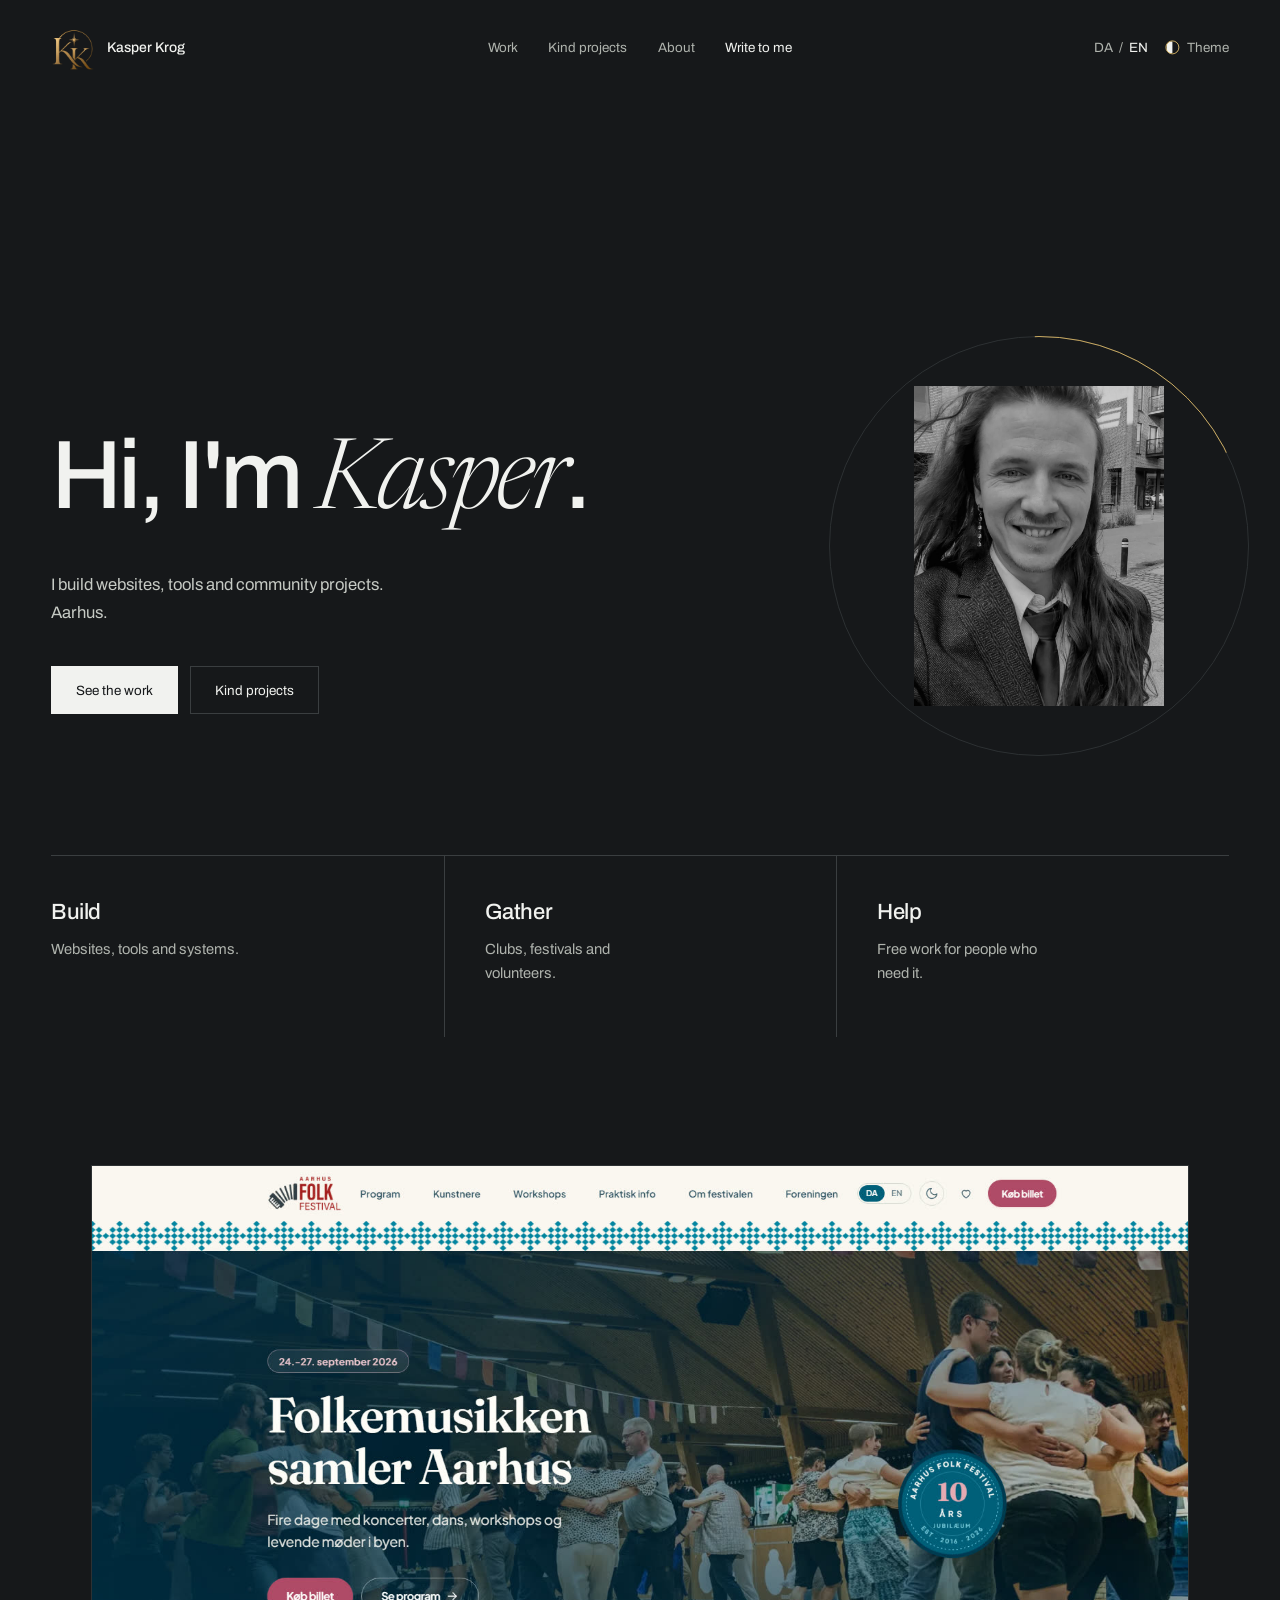
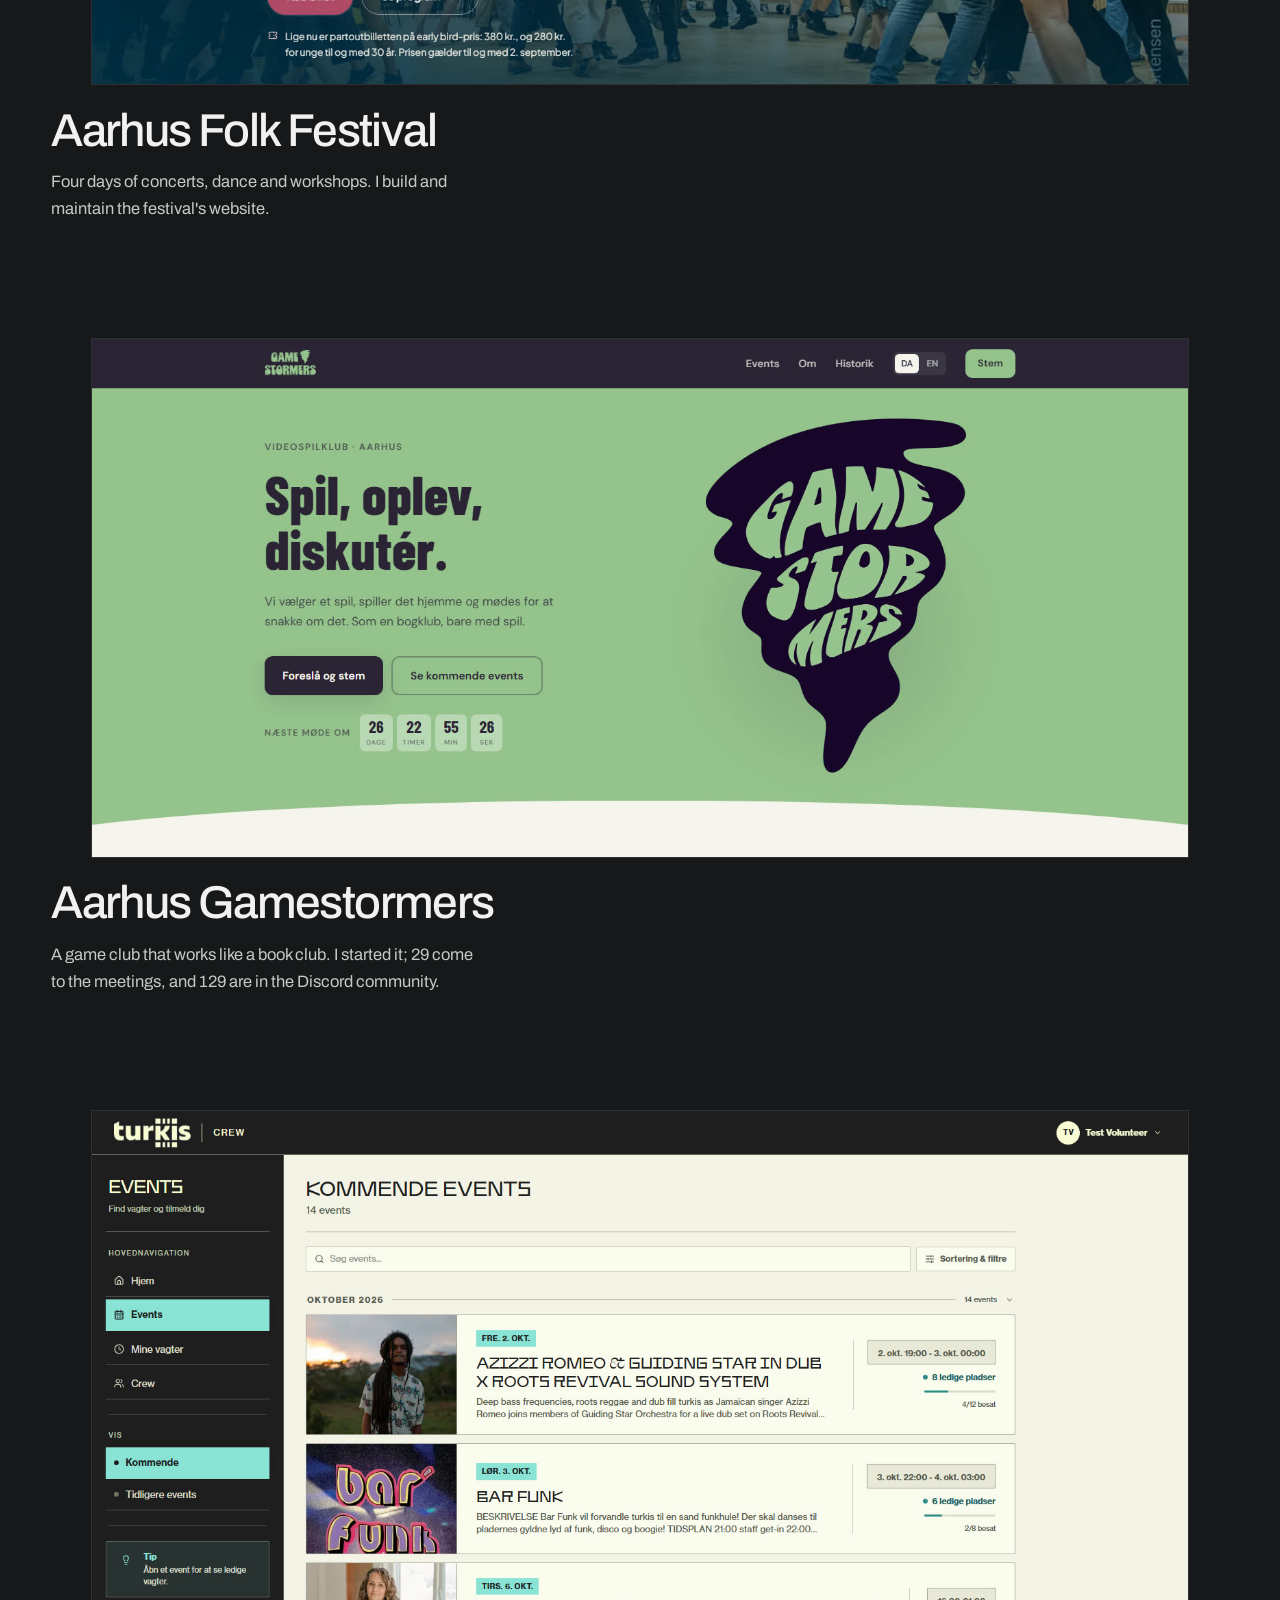
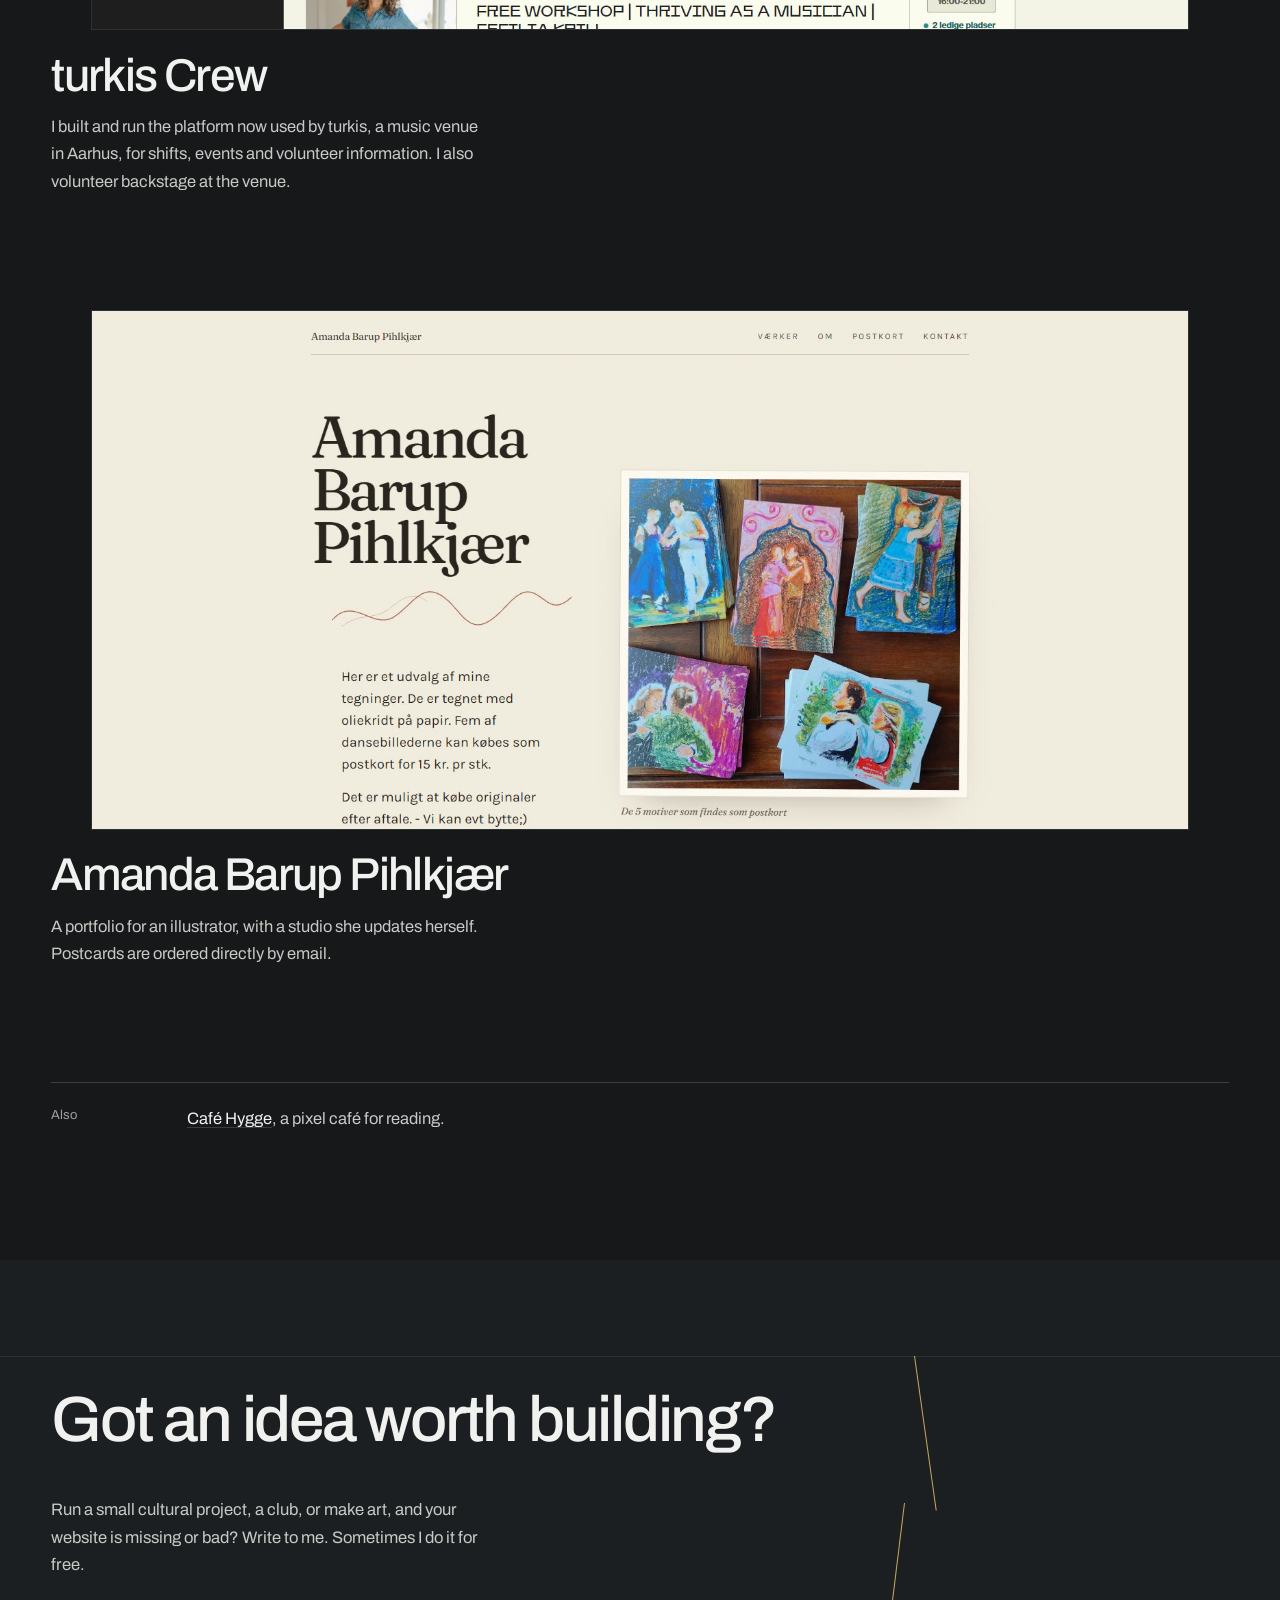
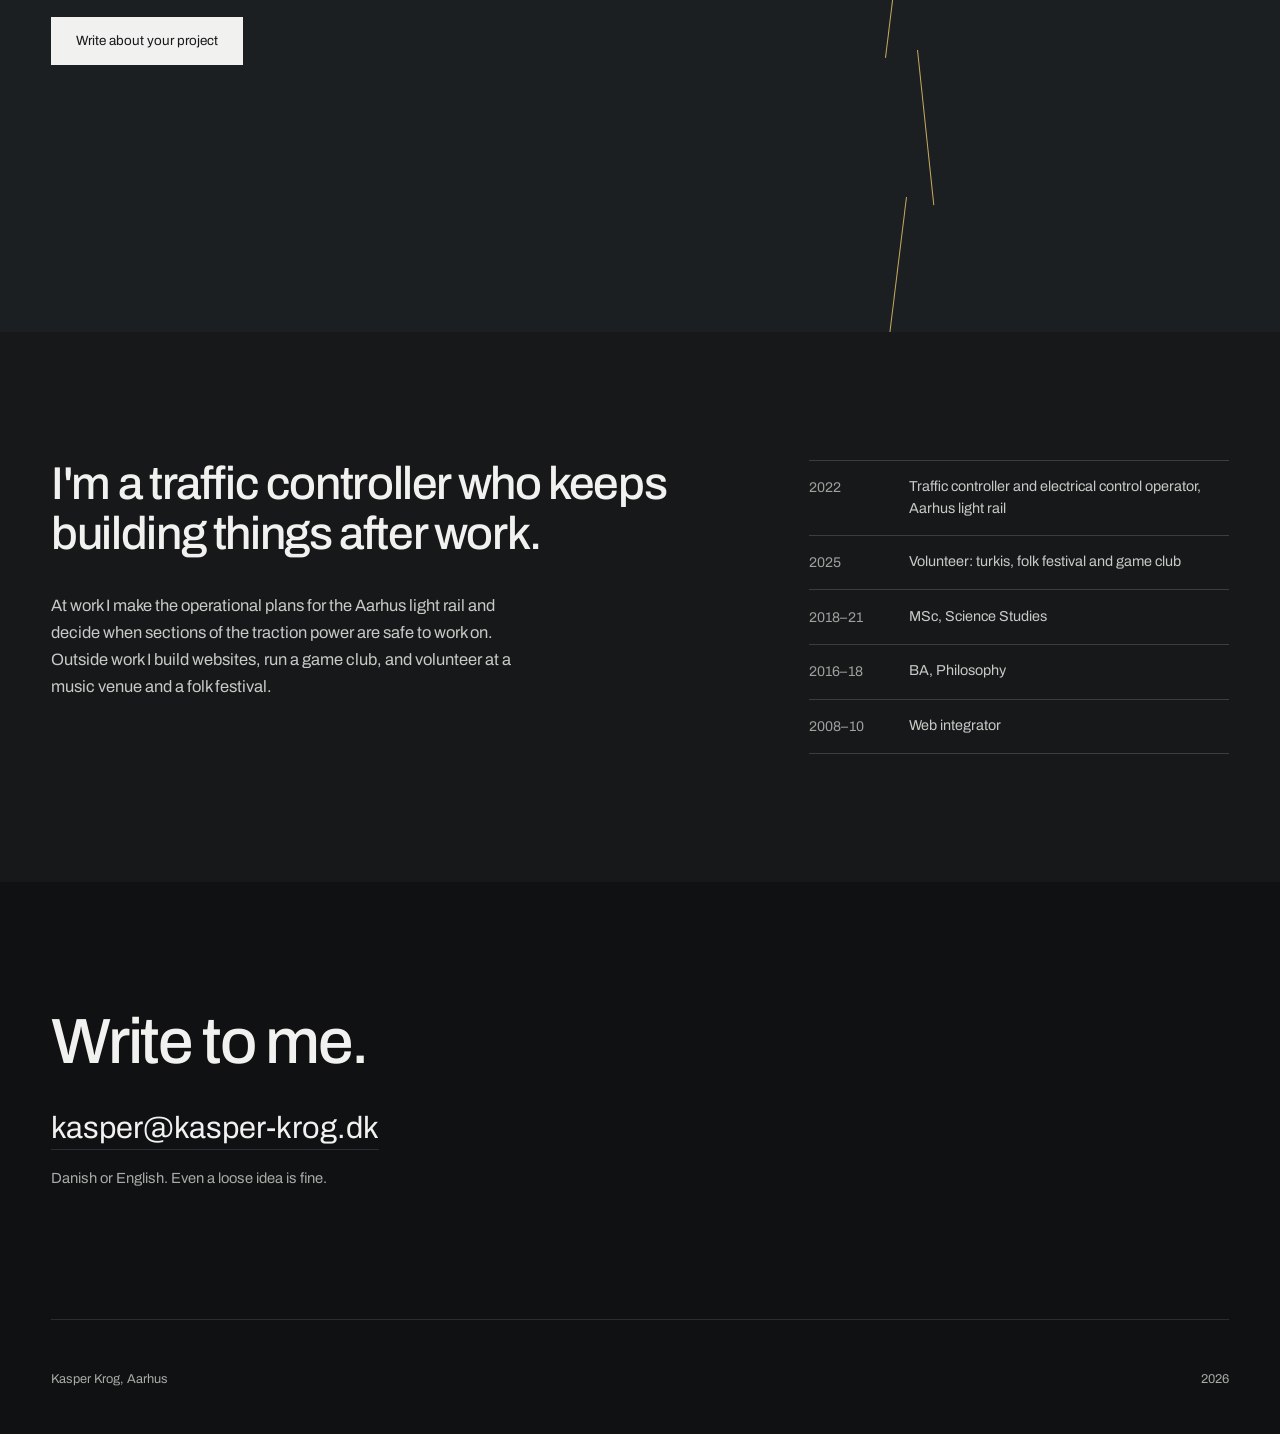
==== commit b1839157: "Remove the old rooms, restyle the 404 and drop the GitHub footer link The journal, shelf, gatherings" ====
--- a/en/index.html
+++ b/en/index.html
@@ -146,7 +146,7 @@
     </section>
   </main>
 
-  <footer class="site-foot"><span>Kasper Krog, Aarhus</span><a href="https://github.com/KasperKrog92" target="_blank" rel="noopener">github.com/KasperKrog92</a><span>2026</span></footer>
+  <footer class="site-foot"><span>Kasper Krog, Aarhus</span><span>2026</span></footer>
   <script src="../js/site.js"></script>
 </body>
 </html>
--- a/css/site.css
+++ b/css/site.css
@@ -1,5 +1,5 @@
-/* kasper-krog.dk front page: mineral portfolio, August 2026.
-   The old rooms keep their separate visual language in css/style.css. */
+/* kasper-krog.dk: mineral portfolio, August 2026.
+   Styles both front pages and the 404. */
 
 :root {
   --font: Archivo, "Helvetica Neue", Helvetica, Arial, sans-serif;
@@ -170,12 +170,10 @@
 }
 
 .site-nav a,
-.lang-switch a,
-.site-foot a { text-decoration: none; }
+.lang-switch a { text-decoration: none; }
 
 .site-nav a:hover,
-.lang-switch a:hover,
-.site-foot a:hover { color: var(--brass-text); }
+.lang-switch a:hover { color: var(--brass-text); }
 
 .site-nav .nav-contact { color: var(--ink); }
 
@@ -563,7 +561,7 @@
   width: 100%;
   padding: 0 max(var(--page-x), calc((100% - var(--content)) / 2 + var(--page-x))) 2.75rem;
   display: grid;
-  grid-template-columns: 1fr auto 1fr;
+  grid-template-columns: 1fr auto;
   gap: 2rem;
   color: var(--contact-muted);
   font-size: .8rem;
@@ -577,8 +575,12 @@
   background: var(--contact-line);
 }
 
-.site-foot a { color: var(--contact-muted); }
 .site-foot span:last-child { justify-self: end; }
+
+/* Not found */
+
+.page-not-found { display: flex; flex-direction: column; min-height: 100svh; }
+.page-not-found main { flex: 1; }
 
 /* Rain easter egg */
 
@@ -675,7 +677,7 @@
   .contact { padding-top: 6rem; padding-bottom: 6.5rem; }
   .email { overflow-wrap: anywhere; }
   .site-foot { grid-template-columns: 1fr; gap: .7rem; }
-  .site-foot a, .site-foot span:last-child { justify-self: start; }
+  .site-foot span:last-child { justify-self: start; }
 }
 
 @media (max-width: 390px) {
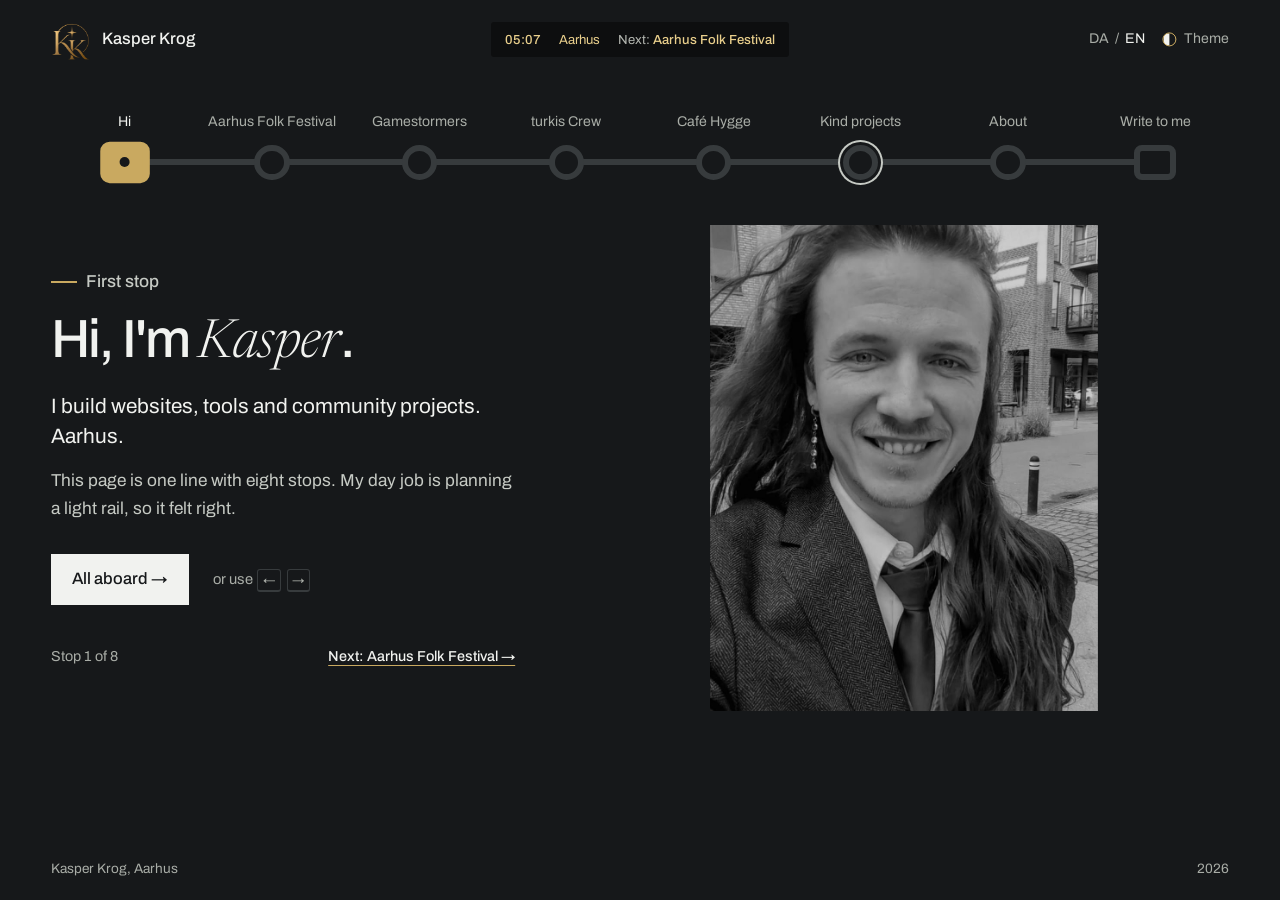
==== commit 08ba5770: "Redesign the site as Linjen, a light-rail line of eight stops The front pages become one route: a li" ====
--- a/en/index.html
+++ b/en/index.html
@@ -4,7 +4,7 @@
   <meta charset="utf-8">
   <meta name="viewport" content="width=device-width, initial-scale=1">
   <title>Kasper Krog · Digital maker, traffic controller and culture organiser in Aarhus</title>
-  <meta name="description" content="Kasper Krog builds websites, tools and communities in Aarhus. See the work, read about Kind Projects, or write with an idea.">
+  <meta name="description" content="Kasper Krog builds websites, tools and communities in Aarhus. Ride the line through the work, read about Kind Projects, or write with an idea.">
   <meta property="og:title" content="Kasper Krog">
   <meta property="og:description" content="Websites, tools and community projects. Aarhus.">
   <meta property="og:url" content="https://kasper-krog.dk/en/">
@@ -63,70 +63,109 @@
 <body>
   <a class="skip-link" href="#main-content">Skip to content</a>
   <header class="site-head">
-    <a class="brand" href="./" aria-label="Kasper Krog, home"><img class="brand-mark" src="../assets/kk-logo.png" width="490" height="490" alt="" aria-hidden="true"><span>Kasper Krog</span></a>
-    <nav class="site-nav" id="primary-nav" aria-label="Sections of the page">
-      <a href="#work">Work</a><a href="#kind-projects">Kind projects</a><a href="#about">About</a><a class="nav-contact" href="#contact">Write to me</a>
-    </nav>
+    <a class="brand" href="./" data-go="hi" aria-label="Kasper Krog, home">
+      <img class="brand-mark" src="../assets/kk-logo.png" width="490" height="490" alt="" aria-hidden="true"><span>Kasper Krog</span>
+    </a>
+    <div class="board" aria-hidden="true">
+      <span class="board-time" id="board-time">The line</span>
+      <span class="board-place">Aarhus</span>
+      <span class="board-next">Next: <strong id="board-next">Aarhus Folk Festival</strong></span>
+    </div>
     <div class="head-tools">
+      <a class="head-contact" href="#contact">Write</a>
       <span class="lang-switch"><a href="../" hreflang="da" lang="da" data-lang-choice="da">DA</a><span aria-hidden="true">/</span><span aria-current="true" lang="en">EN</span></span>
       <button class="theme-toggle" id="lantern" type="button" aria-pressed="false" aria-label="Switch between day and night"><span class="theme-dot" aria-hidden="true"></span><span class="theme-word">Theme</span></button>
-      <button class="menu-toggle" type="button" aria-expanded="false" aria-controls="primary-nav">Menu</button>
     </div>
   </header>
 
-  <main id="main-content" tabindex="-1">
-    <section class="hero" aria-labelledby="hero-heading">
-      <div class="hero-copy">
+  <nav class="route" aria-label="The line: stops on this page">
+    <ol id="route">
+      <li class="terminus"><a href="#hi"><span class="name">Hi</span><span class="dot" aria-hidden="true"></span></a></li>
+      <li><a href="#folk-festival"><span class="name">Aarhus Folk Festival</span><span class="dot" aria-hidden="true"></span></a></li>
+      <li><a href="#gamestormers"><span class="name">Gamestormers</span><span class="dot" aria-hidden="true"></span></a></li>
+      <li><a href="#turkis"><span class="name">turkis Crew</span><span class="dot" aria-hidden="true"></span></a></li>
+      <li><a href="#hygge"><span class="name">Café Hygge</span><span class="dot" aria-hidden="true"></span></a></li>
+      <li class="interchange"><a href="#kind-projects"><span class="name">Kind projects</span><span class="dot" aria-hidden="true"></span></a></li>
+      <li><a href="#about"><span class="name">About</span><span class="dot" aria-hidden="true"></span></a></li>
+      <li class="terminus"><a href="#contact"><span class="name">Write to me</span><span class="dot" aria-hidden="true"></span></a></li>
+    </ol>
+  </nav>
+
+  <main class="platforms" id="main-content" tabindex="-1">
+    <section class="stop terminus" id="hi" aria-labelledby="hero-heading">
+      <div class="stop-copy">
+        <p class="stop-kicker">First stop</p>
         <h1 id="hero-heading">Hi, I'm <em>Kasper</em>.</h1>
-        <p class="hero-lead">I build websites, tools and community projects. Aarhus.</p>
-        <div class="button-row"><a class="button button-primary" href="#work">See the work</a><a class="button button-secondary" href="#kind-projects">Kind projects</a></div>
+        <p class="lead">I build websites, tools and community projects. Aarhus.</p>
+        <p>This page is one line with eight stops. My day job is planning a light rail, so it felt right.</p>
+        <div class="stop-actions">
+          <a class="button" href="#folk-festival">All aboard →</a>
+          <span class="hint" aria-hidden="true">or use <kbd>←</kbd> <kbd>→</kbd></span>
+        </div>
       </div>
-      <div class="portrait-wrap"><span class="portrait-ring" aria-hidden="true"></span><img src="../assets/img/portraet.jpg" alt="Portrait of Kasper Krog in Aarhus." width="800" height="1000"></div>
+      <figure class="plate portrait"><img src="../assets/img/portraet.jpg" alt="Portrait of Kasper Krog in Aarhus." width="900" height="1125"></figure>
     </section>
 
-    <section class="three-things" aria-label="What I do">
-      <a href="#work"><h2>Build</h2><p>Websites, tools and systems.</p></a>
-      <a href="#about"><h2>Gather</h2><p>Clubs, festivals and volunteers.</p></a>
-      <a href="#kind-projects"><h2>Help</h2><p>Free work for people who need it.</p></a>
+    <section class="stop" id="folk-festival" aria-labelledby="folk-heading">
+      <div class="stop-copy">
+        <p class="stop-kicker">Build</p>
+        <h2 id="folk-heading">Aarhus Folk Festival</h2>
+        <p>Four days of concerts, dance and workshops. I build and maintain the festival's website.</p>
+        <div class="stop-actions"><a class="text-link" href="https://www.aarhusfolkfestival.dk/" target="_blank" rel="noopener">aarhusfolkfestival.dk ↗</a></div>
+      </div>
+      <a class="plate" href="https://www.aarhusfolkfestival.dk/" target="_blank" rel="noopener" tabindex="-1" aria-hidden="true"><img src="../assets/img/cases/folk-festival.jpg" alt="" width="1600" height="1000" loading="lazy"></a>
     </section>
 
-    <section class="work" id="work" aria-labelledby="work-heading">
-      <h2 class="visually-hidden" id="work-heading">Selected work</h2>
-      <a class="project" href="https://www.aarhusfolkfestival.dk/" target="_blank" rel="noopener">
-        <figure class="project-plate"><img src="../assets/img/cases/folk-festival.jpg" alt="" width="1600" height="1000" loading="lazy"></figure>
-        <div class="project-title-row"><h3>Aarhus Folk Festival</h3></div>
-        <p>Four days of concerts, dance and workshops. I build and maintain the festival's website.</p>
-      </a>
-      <a class="project" href="https://www.gamestormers.dk/" target="_blank" rel="noopener">
-        <figure class="project-plate"><img src="../assets/img/cases/gamestormers.jpg" alt="" width="1600" height="1000" loading="lazy"></figure>
-        <div class="project-title-row"><h3>Aarhus Gamestormers</h3></div>
+    <section class="stop" id="gamestormers" aria-labelledby="gamestormers-heading">
+      <div class="stop-copy">
+        <p class="stop-kicker">Gather</p>
+        <h2 id="gamestormers-heading">Aarhus Gamestormers</h2>
         <p>A game club that works like a book club. I started it; 29 come to the meetings, and 129 are in the Discord community.</p>
-      </a>
-      <a class="project" href="https://crew.turkis.nu/" target="_blank" rel="noopener">
-        <figure class="project-plate"><img src="../assets/img/cases/turkis-crew.jpg" alt="" width="1600" height="1000" loading="lazy"></figure>
-        <div class="project-title-row"><h3>turkis Crew</h3></div>
-        <p>I built and run the platform now used by turkis, a music venue in Aarhus, for shifts, events and volunteer information. I also volunteer backstage at the venue.</p>
-      </a>
-      <a class="project" href="https://abp-tegning.dk/" target="_blank" rel="noopener">
-        <figure class="project-plate"><img src="../assets/img/cases/amanda-barup.jpg" alt="" width="1600" height="1000" loading="lazy"></figure>
-        <div class="project-title-row"><h3>Amanda Barup Pihlkjær</h3></div>
-        <p>A portfolio for an illustrator, with a studio she updates herself. Postcards are ordered directly by email.</p>
-      </a>
-      <div class="also"><span>Also</span><p><a href="https://hygge.kasper-krog.dk" target="_blank" rel="noopener">Café Hygge</a>, a pixel café for reading.</p></div>
+        <div class="stop-actions"><a class="text-link" href="https://www.gamestormers.dk/" target="_blank" rel="noopener">gamestormers.dk ↗</a></div>
+      </div>
+      <a class="plate" href="https://www.gamestormers.dk/" target="_blank" rel="noopener" tabindex="-1" aria-hidden="true"><img src="../assets/img/cases/gamestormers.jpg" alt="" width="1600" height="1000" loading="lazy"></a>
     </section>
 
-    <section class="kind" id="kind-projects" aria-labelledby="kind-heading">
-      <div class="kind-rule" aria-hidden="true"></div>
-      <div class="kind-seam" aria-hidden="true"><span></span><span></span><span></span><span></span></div>
-      <div class="kind-content">
+    <section class="stop" id="turkis" aria-labelledby="turkis-heading">
+      <div class="stop-copy">
+        <p class="stop-kicker">Build · Gather</p>
+        <h2 id="turkis-heading">turkis Crew</h2>
+        <p>I built and run the platform now used by turkis, a music venue in Aarhus, for shifts, events and volunteer information. I also volunteer backstage at the venue.</p>
+        <div class="stop-actions"><a class="text-link" href="https://crew.turkis.nu/" target="_blank" rel="noopener">crew.turkis.nu ↗</a></div>
+      </div>
+      <a class="plate" href="https://crew.turkis.nu/" target="_blank" rel="noopener" tabindex="-1" aria-hidden="true"><img src="../assets/img/cases/turkis-crew.jpg" alt="" width="1600" height="1000" loading="lazy"></a>
+    </section>
+
+    <section class="stop" id="hygge" aria-labelledby="hygge-heading">
+      <div class="stop-copy">
+        <p class="stop-kicker">Play</p>
+        <h2 id="hygge-heading">Café Hygge</h2>
+        <p>A pixel café for reading. It runs in the browser while you read a real book.</p>
+        <div class="stop-actions"><a class="text-link" href="https://hygge.kasper-krog.dk/" target="_blank" rel="noopener">hygge.kasper-krog.dk ↗</a></div>
+      </div>
+      <a class="plate" href="https://hygge.kasper-krog.dk/" target="_blank" rel="noopener" tabindex="-1" aria-hidden="true"><img src="../assets/img/cases/cafe-hygge.jpg" alt="" width="1600" height="1000" loading="lazy"></a>
+    </section>
+
+    <section class="stop" id="kind-projects" aria-labelledby="kind-heading">
+      <div class="stop-copy">
+        <p class="stop-kicker">Change here</p>
         <h2 id="kind-heading">Got an idea worth building?</h2>
         <p>Run a small cultural project, a club, or make art, and your website is missing or bad? Write to me. Sometimes I do it for free.</p>
-        <a class="button button-primary" href="mailto:kasper@kasper-krog.dk?subject=Kind%20project">Write about your project</a>
+        <div class="stop-actions"><a class="button" href="mailto:kasper@kasper-krog.dk?subject=Kind%20project">Write about your project</a></div>
+      </div>
+      <div class="kind-card">
+        <p>The form matters less than whether I can be useful. It might be:</p>
+        <ul>
+          <li>A proper website</li>
+          <li>A tool for volunteers</li>
+          <li>A hand with an event</li>
+        </ul>
       </div>
     </section>
 
-    <section class="about" id="about" aria-labelledby="about-heading">
-      <div>
+    <section class="stop" id="about" aria-labelledby="about-heading">
+      <div class="stop-copy">
+        <p class="stop-kicker">About</p>
         <h2 id="about-heading">I'm a traffic controller who keeps building things after work.</h2>
         <p>At work I make the operational plans for the Aarhus light rail and decide when sections of the traction power are safe to work on. Outside work I build websites, run a game club, and volunteer at a music venue and a folk festival.</p>
       </div>
@@ -139,10 +178,15 @@
       </ol>
     </section>
 
-    <section class="contact" id="contact" aria-labelledby="contact-heading">
-      <h2 id="contact-heading">Write to me.</h2>
-      <a class="email" href="mailto:kasper@kasper-krog.dk">kasper@kasper-krog.dk</a>
-      <p>Danish or English. Even a loose idea is fine.</p>
+    <section class="stop terminus" id="contact" aria-labelledby="contact-heading">
+      <div class="stop-copy">
+        <p class="stop-kicker">End of the line</p>
+        <h2 id="contact-heading">Write to me.</h2>
+        <a class="email" href="mailto:kasper@kasper-krog.dk">kasper@kasper-krog.dk</a>
+        <p>Danish or English. Even a loose idea is fine.</p>
+        <div class="stop-actions"><a class="text-link" href="#hi">Ride it again ↺</a></div>
+      </div>
+      <div class="stop-empty" aria-hidden="true"></div>
     </section>
   </main>
 
--- a/css/site.css
+++ b/css/site.css
@@ -1,12 +1,17 @@
-/* kasper-krog.dk: mineral portfolio, August 2026.
+/* kasper-krog.dk: Linjen, October 2026.
+   The site is one route with eight stops. On wide screens a line diagram
+   shows one platform at a time; on phones, and whenever the script has not
+   run, the page itself is the line and is read top to bottom.
    Styles both front pages and the 404. */
 
 :root {
   --font: Archivo, "Helvetica Neue", Helvetica, Arial, sans-serif;
   --font-accent: Newsreader, Georgia, serif;
-  --page-x: clamp(1.25rem, 4vw, 3.25rem);
+  --page-x: clamp(1.25rem, 4vw, 3.5rem);
   --content: 1500px;
   --ease: cubic-bezier(.16, 1, .3, 1);
+  --track: 6px;
+  --stops: 8;
 }
 
 [data-theme="dawn"] {
@@ -15,18 +20,15 @@
   --plaster: #ffffff;
   --ink: #16181a;
   --ink-2: #4a4e49;
-  --muted: #666b65;
-  --faint: #626761;
-  --line: #d7dad5;
-  --line-2: #e4e6e2;
+  --muted: #5f645e;
+  --line: #cfd3cd;
   --brass: #a88b4e;
   --brass-text: #7c652f;
   --button-bg: #16181a;
   --button-ink: #f4f5f3;
-  --contact-bg: #151718;
-  --contact-ink: #f1f2ef;
-  --contact-muted: #a7aaa5;
-  --contact-line: #313436;
+  --board: #16181a;
+  --board-ink: #f1e3bd;
+  --board-muted: #b9bcb6;
 }
 
 [data-theme="dusk"] {
@@ -35,27 +37,20 @@
   --plaster: #1c1f21;
   --ink: #f1f2ef;
   --ink-2: #c6cac4;
-  --muted: #afb3ad;
-  --faint: #9da29b;
-  --line: #3a3e40;
-  --line-2: #2d3133;
+  --muted: #a9ada7;
+  --line: #373b3d;
   --brass: #c9a960;
   --brass-text: #e0c47f;
   --button-bg: #f1f2ef;
   --button-ink: #16181a;
-  --contact-bg: #0f1112;
-  --contact-ink: #f1f2ef;
-  --contact-muted: #a7aaa5;
-  --contact-line: #2b2e30;
+  --board: #0d0e0f;
+  --board-ink: #e9cf8c;
+  --board-muted: #b4b7b1;
 }
 
 *, *::before, *::after { box-sizing: border-box; }
 
-html {
-  scroll-behavior: smooth;
-  scroll-padding-top: 1rem;
-  background: var(--mineral);
-}
+html { background: var(--mineral); }
 
 body {
   margin: 0;
@@ -65,44 +60,18 @@
   color: var(--ink);
   font-family: var(--font);
   font-size: 16.5px;
-  line-height: 1.65;
+  line-height: 1.6;
   -webkit-font-smoothing: antialiased;
   text-rendering: optimizeLegibility;
   transition: background-color .5s ease, color .5s ease;
 }
 
-body.menu-open { overflow: hidden; }
-
 a { color: inherit; }
-
+button { font: inherit; color: inherit; }
 button, a { -webkit-tap-highlight-color: transparent; }
-
-button { font: inherit; }
-
-img { display: block; max-width: 100%; }
-
-h1, h2, h3, p, figure { margin-top: 0; }
-
-h1, h2, h3 { font-weight: 500; }
-
-:focus-visible {
-  outline: 2px solid var(--brass-text);
-  outline-offset: 3px;
-}
-
-::selection { background: var(--brass); color: #16181a; }
-
-.visually-hidden {
-  position: absolute;
-  width: 1px;
-  height: 1px;
-  padding: 0;
-  margin: -1px;
-  overflow: hidden;
-  clip: rect(0, 0, 0, 0);
-  white-space: nowrap;
-  border: 0;
-}
+img { display: block; max-width: 100%; height: auto; }
+
+:focus-visible { outline: 2px solid var(--brass); outline-offset: 4px; }
 
 .skip-link {
   position: fixed;
@@ -110,87 +79,55 @@
   left: .75rem;
   z-index: 100;
   transform: translateY(-180%);
+  padding: .75rem 1rem;
   background: var(--button-bg);
   color: var(--button-ink);
-  padding: .75rem 1rem;
   text-decoration: none;
 }
-
 .skip-link:focus { transform: none; }
 
-/* Header */
+/* Header: brand, departure board, tools */
 
 .site-head {
-  width: min(100%, calc(var(--content) + (2 * var(--page-x))));
-  margin-inline: auto;
-  padding: 1.6rem var(--page-x);
   display: grid;
   grid-template-columns: 1fr auto 1fr;
   align-items: center;
-  gap: 2rem;
-  position: relative;
-  z-index: 30;
-}
-
-.brand {
-  width: max-content;
+  gap: 1.5rem;
+  padding: 1.1rem var(--page-x);
+}
+
+.brand { display: inline-flex; align-items: center; gap: .7rem; justify-self: start; font-weight: 500; text-decoration: none; }
+.brand-mark { width: 40px; height: 40px; }
+
+.board {
+  display: flex;
+  align-items: center;
+  gap: 1.1rem;
+  padding: .45rem .9rem;
+  border-radius: 3px;
+  background: var(--board);
+  color: var(--board-ink);
+  font-size: .82rem;
+  font-variant-numeric: tabular-nums;
+  white-space: nowrap;
+}
+.board-time { font-weight: 500; }
+.board-next { color: var(--board-muted); }
+.board-next strong { color: var(--board-ink); font-weight: 500; }
+
+.head-tools { display: flex; align-items: center; justify-self: end; gap: 1.1rem; font-size: .88rem; }
+
+.lang-switch { display: flex; align-items: center; gap: .35rem; color: var(--muted); }
+.lang-switch a { text-decoration: none; }
+.lang-switch a:hover { color: var(--brass-text); }
+.lang-switch [aria-current] { color: var(--ink); }
+
+.head-contact { display: none; text-decoration-color: var(--brass); text-underline-offset: .25em; }
+
+.theme-toggle {
   display: inline-flex;
   align-items: center;
-  gap: .75rem;
-  color: var(--ink);
-  font-size: .875rem;
-  font-weight: 500;
-  line-height: 1;
-  text-decoration: none;
-  position: relative;
-  z-index: 30;
-}
-
-.brand-mark {
-  width: 2.75rem;
-  height: 2.75rem;
-  flex: none;
-  display: block;
-  object-fit: contain;
-}
-
-.site-nav {
-  display: flex;
-  align-items: center;
-  gap: clamp(1.25rem, 2.5vw, 1.9rem);
-}
-
-.site-nav a,
-.lang-switch,
-.theme-toggle,
-.menu-toggle {
-  color: var(--muted);
-  font-size: .84rem;
-  line-height: 1;
-}
-
-.site-nav a,
-.lang-switch a { text-decoration: none; }
-
-.site-nav a:hover,
-.lang-switch a:hover { color: var(--brass-text); }
-
-.site-nav .nav-contact { color: var(--ink); }
-
-.head-tools {
-  justify-self: end;
-  display: flex;
-  align-items: center;
-  gap: 1.1rem;
-  position: relative;
-  z-index: 30;
-}
-
-.lang-switch { display: flex; align-items: center; gap: .35rem; }
-.lang-switch [aria-current] { color: var(--ink); }
-
-.theme-toggle,
-.menu-toggle {
+  gap: .45rem;
   min-height: 2.75rem;
   padding: 0;
   border: 0;
@@ -198,11 +135,7 @@
   color: var(--muted);
   cursor: pointer;
 }
-
-.theme-toggle { display: inline-flex; align-items: center; gap: .45rem; }
-
-.theme-toggle:hover,
-.menu-toggle:hover { color: var(--ink); }
+.theme-toggle:hover { color: var(--ink); }
 
 .theme-dot {
   width: .9rem;
@@ -210,377 +143,293 @@
   border: 1px solid var(--brass);
   border-radius: 50%;
   background: linear-gradient(90deg, transparent 50%, var(--ink) 50%);
-  transform: rotate(0deg);
   transition: transform .7s var(--ease);
 }
-
 [data-theme="dusk"] .theme-dot { transform: rotate(180deg); }
 
-.menu-toggle { display: none; }
-
-/* Hero */
-
-.hero {
-  width: min(100%, calc(var(--content) + (2 * var(--page-x))));
-  min-height: min(760px, calc(100svh - 5rem));
-  margin-inline: auto;
-  padding: clamp(5.5rem, 9vw, 9rem) var(--page-x) clamp(7rem, 11vw, 9.5rem);
+/* The route: a line diagram of every stop */
+
+.route { padding: .75rem var(--page-x) 0; }
+
+.route ol {
+  --progress: 0px;
+  position: relative;
   display: grid;
-  grid-template-columns: minmax(0, 1fr) 23.75rem;
-  align-items: end;
-  gap: clamp(3rem, 6vw, 6rem);
-  overflow: clip;
-}
-
-.hero-copy { position: relative; z-index: 2; }
-
-.hero h1 {
-  max-width: 15ch;
-  margin-bottom: 0;
-  font-size: clamp(3rem, 7.6vw, 8rem);
-  line-height: .94;
-  letter-spacing: -.038em;
-}
-
-.hero h1 em {
-  font-family: var(--font-accent);
-  font-weight: 300;
-}
-
-.hero-lead {
-  max-width: 34ch;
-  margin: 2.5rem 0 0;
-  color: var(--ink-2);
-  font-size: 1.04rem;
-  line-height: 1.65;
-}
-
-.button-row { display: flex; flex-wrap: wrap; gap: .75rem; margin-top: 2.5rem; }
-
-.button {
-  min-height: 3rem;
-  display: inline-flex;
-  align-items: center;
-  justify-content: center;
-  padding: .75rem 1.5rem;
-  border: 1px solid var(--line);
-  border-radius: 0;
-  font-size: .84rem;
-  line-height: 1;
-  text-decoration: none;
-  transition: background-color .25s ease, border-color .25s ease, color .25s ease;
-}
-
-.button-primary { border-color: var(--button-bg); background: var(--button-bg); color: var(--button-ink); }
-.button-primary:hover { border-color: var(--brass-text); background: var(--brass-text); color: var(--button-ink); }
-.button-secondary:hover { border-color: var(--brass); color: var(--brass-text); }
-
-.portrait-wrap {
-  width: 15.625rem;
-  height: 20rem;
-  margin: 0 auto .5rem;
-  position: relative;
-}
-
-.portrait-wrap img {
-  width: 100%;
-  height: 100%;
-  position: relative;
-  z-index: 1;
-  object-fit: cover;
-  object-position: 50% 20%;
-  filter: grayscale(1) contrast(1.04) brightness(1.04);
-}
-
-[data-theme="dusk"] .portrait-wrap img { filter: grayscale(1) contrast(1.05) brightness(.82); }
-
-.portrait-ring {
-  width: 26.25rem;
-  height: 26.25rem;
-  position: absolute;
-  left: 50%;
-  top: 50%;
-  z-index: 0;
-  transform: translate(-50%, -50%);
-  border: 1px solid var(--line-2);
-  border-radius: 50%;
-  pointer-events: none;
-}
-
-.portrait-ring::after {
+  grid-template-columns: repeat(var(--stops), 1fr);
+  margin: 0;
+  padding: 0;
+  list-style: none;
+}
+
+/* the track, then the brass part already travelled */
+.route ol::before,
+.route ol::after {
   content: "";
   position: absolute;
-  inset: -1px;
-  border: 1px solid var(--brass);
-  border-radius: 50%;
-  clip-path: polygon(50% 50%, 49% -2%, 102% -2%, 102% 24%);
-  animation: ring-turn 260s linear infinite;
-}
-
-@keyframes ring-turn { to { transform: rotate(360deg); } }
-
-.hero h1,
-.hero-lead,
-.button-row,
-.portrait-wrap {
-  opacity: 0;
-  transform: translateY(18px);
-  animation: arrive 1.2s var(--ease) forwards;
-}
-
-.hero-lead { animation-delay: .1s; }
-.button-row { animation-delay: .4s; }
-.portrait-wrap { animation-delay: .8s; }
-
-@keyframes arrive { to { opacity: 1; transform: none; } }
-
-/* Build, gather, help */
-
-.three-things {
-  width: min(calc(100% - (2 * var(--page-x))), var(--content));
-  margin-inline: auto;
-  display: grid;
-  grid-template-columns: repeat(3, 1fr);
-  border-top: 1px solid var(--line);
-}
-
-.three-things a {
-  min-width: 0;
-  padding: 2.75rem 2.5rem 3.25rem;
-  color: inherit;
-  text-decoration: none;
-}
-
-.three-things a:first-child { padding-left: 0; }
-.three-things a:last-child { padding-right: 0; }
-.three-things a + a { border-left: 1px solid var(--line); }
-.three-things h2 { margin-bottom: .7rem; font-size: 1.38rem; line-height: 1.15; letter-spacing: -.02em; }
-.three-things p { max-width: 24ch; margin-bottom: 0; color: var(--muted); font-size: .92rem; }
-.three-things a:hover h2 { color: var(--brass-text); }
-
-/* Work */
-
-.work {
-  width: min(100%, calc(var(--content) + (2 * var(--page-x))));
-  margin-inline: auto;
-  padding: clamp(6.5rem, 10vw, 8.5rem) var(--page-x) clamp(7rem, 10vw, 9rem);
+  left: calc(100% / var(--stops) / 2);
+  bottom: calc(1.1rem - var(--track) / 2);
+  height: var(--track);
+  border-radius: var(--track);
+}
+.route ol::before { right: calc(100% / var(--stops) / 2); background: var(--line); }
+.route ol::after { width: var(--progress); background: var(--brass); transition: width .9s var(--ease); }
+
+.route li { position: relative; z-index: 1; }
+
+.route a {
   display: flex;
   flex-direction: column;
-  gap: clamp(6.5rem, 9vw, 7.5rem);
-}
-
-.project {
-  display: block;
-  color: inherit;
+  align-items: center;
+  gap: .9rem;
+  padding-top: .25rem;
+  color: var(--muted);
+  font-size: .88rem;
+  line-height: 1.25;
+  text-align: center;
   text-decoration: none;
-}
-
-.project-plate {
-  height: clamp(24rem, 42vw, 32.5rem);
-  margin-bottom: 0;
+  transition: color .3s ease;
+}
+.route a:hover,
+.route a[aria-current] { color: var(--ink); }
+
+.route .name { display: flex; align-items: flex-end; min-height: 2.5em; padding: 0 .25rem; }
+
+.route .dot {
+  width: 2.2rem;
+  height: 2.2rem;
+  border: var(--track) solid var(--line);
+  border-radius: 50%;
+  background: var(--mineral);
+  transition: border-color .4s ease, background-color .4s ease, transform .4s var(--ease);
+}
+.route li.passed .dot { border-color: var(--brass); }
+.route a:hover .dot { transform: scale(1.12); }
+.route a[aria-current] .dot { border-color: var(--brass); background: var(--brass); transform: scale(1.18); }
+
+/* the two ends are termini; Kind projects is the interchange */
+.route .terminus .dot { width: 2.6rem; border-radius: 8px; }
+.route .interchange .dot { box-shadow: 0 0 0 3px var(--mineral), 0 0 0 5px var(--ink-2); }
+
+.train {
+  position: absolute;
+  left: 0;
+  bottom: calc(1.1rem - 5px);
+  z-index: 2;
+  width: 10px;
+  height: 10px;
+  border-radius: 50%;
+  background: var(--mineral);
+  transform: translateX(var(--train-x, 0));
+  transition: transform .9s var(--ease);
+  pointer-events: none;
+}
+
+/* Platforms: one stop each */
+
+.platforms { padding: 0 var(--page-x) 1.5rem; }
+.platforms:focus { outline: none; }
+
+.stop {
+  display: grid;
+  grid-template-columns: minmax(0, 5fr) minmax(0, 7fr);
+  gap: clamp(2rem, 5vw, 5rem);
+  align-items: center;
+  max-width: var(--content);
+  margin-inline: auto;
+  padding-top: clamp(1.75rem, 5vh, 4rem);
+}
+
+.stop-copy { max-width: 34rem; }
+
+.stop-kicker {
+  display: flex;
+  align-items: center;
+  gap: .6rem;
+  margin: 0 0 1.1rem;
+  color: var(--brass-text);
+  font-size: .9rem;
+  font-weight: 500;
+}
+.stop-kicker::before { content: ""; width: 1.6rem; height: 2px; background: var(--brass); }
+
+.stop h1,
+.stop h2 {
+  margin: 0 0 1.2rem;
+  font-size: clamp(2.2rem, 4.2vw, 3.9rem);
+  font-weight: 500;
+  line-height: 1.02;
+  letter-spacing: -.035em;
+}
+.stop h1:focus,
+.stop h2:focus { outline: none; }
+.stop h1 em { font-family: var(--font-accent); font-weight: 300; letter-spacing: -.01em; }
+
+.stop p { margin: 0 0 1rem; color: var(--ink-2); font-size: 1.08rem; }
+.stop .lead { color: var(--ink); font-size: 1.3rem; line-height: 1.45; }
+
+.stop-actions { display: flex; flex-wrap: wrap; align-items: center; gap: 1rem 1.5rem; margin-top: 2rem; }
+
+.button {
+  display: inline-flex;
+  align-items: center;
+  gap: .6rem;
+  min-height: 3rem;
+  padding: .7rem 1.25rem;
+  border: 1px solid var(--button-bg);
+  background: var(--button-bg);
+  color: var(--button-ink);
+  font-weight: 500;
+  text-decoration: none;
+  cursor: pointer;
+  transition: background-color .25s ease, border-color .25s ease;
+}
+.button:hover { border-color: var(--brass-text); background: var(--brass-text); }
+.button-secondary { background: none; color: var(--ink); }
+.button-secondary:hover { background: none; border-color: var(--brass); color: var(--brass-text); }
+
+.text-link { color: var(--ink-2); text-decoration-color: var(--brass); text-underline-offset: .25em; }
+.text-link:hover { color: var(--ink); }
+
+.plate {
+  position: relative;
+  aspect-ratio: 16 / 10;
+  margin: 0;
   overflow: hidden;
+  border: 1px solid var(--line);
   background: var(--plaster);
-  border: 1px solid var(--line-2);
-}
-
-.project-plate img {
-  width: 100%;
-  height: 100%;
-  object-fit: cover;
-  object-position: 50% 0;
-  transition: transform 1.4s var(--ease);
-}
-
-.project:hover .project-plate img { transform: scale(1.02); }
-
-.project-title-row {
-  margin-top: 1.4rem;
+}
+.plate img { width: 100%; height: 100%; object-fit: cover; object-position: top; transition: transform .8s var(--ease); }
+a.plate:hover img { transform: scale(1.02); }
+
+.portrait { aspect-ratio: 4 / 5; max-height: 54vh; justify-self: center; border: 0; background: none; }
+.portrait img { filter: grayscale(1); }
+[data-theme="dusk"] .portrait img { filter: grayscale(1) contrast(1.05) brightness(.82); }
+
+.hint { display: none; color: var(--muted); font-size: .92rem; }
+.hint kbd {
+  display: inline-block;
+  min-width: 1.6em;
+  margin: 0 .1em;
+  padding: 0 .35em;
+  border: 1px solid var(--line);
+  border-bottom-width: 2px;
+  border-radius: 3px;
+  font: inherit;
+  font-size: .85em;
+  text-align: center;
+}
+
+.kind-card {
+  align-self: stretch;
   display: flex;
-  align-items: baseline;
-}
-
-.project h3 {
-  margin-bottom: 0;
-  font-size: clamp(2rem, 3.6vw, 3.375rem);
-  line-height: 1;
-  letter-spacing: -.035em;
-}
-
-.also > span { color: var(--faint); font-size: .81rem; }
-
-.project > p {
-  max-width: 48ch;
-  margin: .9rem 0 0;
-  color: var(--ink-2);
-  line-height: 1.65;
-}
-
-.project:hover h3 { color: var(--brass-text); }
-
-.also {
-  display: grid;
-  grid-template-columns: 7rem 1fr;
-  gap: 1.5rem;
-  padding-top: 1.35rem;
-  border-top: 1px solid var(--line);
-}
-
-.also p { max-width: 52rem; margin-bottom: 0; color: var(--ink-2); }
-
-.also a {
-  color: var(--ink);
-  text-decoration: none;
-  border-bottom: 1px solid var(--line);
-}
-
-.also a:hover { color: var(--brass-text); border-color: var(--brass); }
-
-/* Kind Projects */
-
-.kind {
-  min-height: 42rem;
-  padding: clamp(7.5rem, 10vw, 8.75rem) var(--page-x);
-  position: relative;
-  overflow: hidden;
+  flex-direction: column;
+  justify-content: center;
+  padding: clamp(1.75rem, 4vw, 3.5rem);
+  border: 1px solid var(--line);
+  border-left: var(--track) solid var(--brass);
   background: var(--plaster);
 }
-
-.kind-rule {
-  position: absolute;
-  top: 6rem;
-  left: 0;
-  right: 0;
-  height: 1px;
-  background: var(--line-2);
-}
-
-.kind-seam {
-  width: 5.5rem;
-  height: calc(100% - 6rem);
-  position: absolute;
-  top: 6rem;
-  left: 68%;
-  z-index: 0;
-  transform: scaleY(0);
-  transform-origin: top;
-  transition: transform 5s var(--ease);
-  pointer-events: none;
-}
-
-.kind-seam.is-drawn { transform: scaleY(1); }
-
-.kind-seam span {
-  width: 1px;
-  height: 27%;
-  position: absolute;
-  left: 50%;
-  background: var(--brass);
-  transform-origin: top;
-}
-
-.kind-seam span:nth-child(1) { top: 0; transform: rotate(-8deg); }
-.kind-seam span:nth-child(2) { top: 25.5%; left: 38%; transform: rotate(7deg); }
-.kind-seam span:nth-child(3) { top: 51%; left: 53%; transform: rotate(-6deg); }
-.kind-seam span:nth-child(4) { top: 76.5%; left: 40%; transform: rotate(7deg); }
-
-.kind-content {
-  width: min(100%, var(--content));
-  margin-inline: auto;
-  position: relative;
-  z-index: 1;
-}
-
-.kind h2,
-.contact h2 {
-  max-width: 26ch;
-  margin-bottom: 2.75rem;
-  font-size: clamp(2.25rem, 5vw, 5.125rem);
-  line-height: 1;
-  letter-spacing: -.035em;
-}
-
-.kind p { max-width: 44ch; margin-bottom: 2.4rem; color: var(--ink-2); font-size: 1.04rem; }
-
-/* About */
-
-.about {
-  width: min(100%, calc(var(--content) + (2 * var(--page-x))));
-  margin-inline: auto;
-  padding: clamp(7rem, 10vw, 8.5rem) var(--page-x);
-  display: grid;
-  grid-template-columns: minmax(0, 1fr) minmax(20rem, 26.25rem);
-  align-items: start;
-  gap: clamp(4rem, 8vw, 7rem);
-}
-
-.about h2 {
-  max-width: 24ch;
-  margin-bottom: 2rem;
-  font-size: clamp(2rem, 3.6vw, 3.25rem);
-  line-height: 1.08;
-  letter-spacing: -.03em;
-}
-
-.about > div > p { max-width: 52ch; margin-bottom: 0; color: var(--ink-2); }
-
-.timeline { margin: 0; padding: 0; list-style: none; }
-
-.timeline li {
-  display: grid;
-  grid-template-columns: 5.1rem 1fr;
-  gap: 1.15rem;
-  padding: .95rem 0;
-  border-top: 1px solid var(--line);
-}
-
-.timeline li:last-child { border-bottom: 1px solid var(--line); }
-.timeline span { color: var(--faint); font-size: .88rem; }
-.timeline p { margin-bottom: 0; color: var(--ink-2); font-size: .9rem; line-height: 1.5; }
-
-/* Contact and footer */
-
-.contact,
-.site-foot { background: var(--contact-bg); color: var(--contact-ink); }
-
-.contact { padding: clamp(6.5rem, 10vw, 8rem) max(var(--page-x), calc((100% - var(--content)) / 2 + var(--page-x))); }
-.contact h2 { margin-bottom: 2rem; }
+.kind-card p { color: var(--ink); font-size: 1.15rem; }
+.kind-card ul { margin: .5rem 0 0; padding: 0; list-style: none; color: var(--ink-2); }
+.kind-card li { padding: .55rem 0; border-top: 1px solid var(--line); }
+
+.timeline { margin: 0; padding: 0; list-style: none; border-top: 1px solid var(--line); }
+.timeline li { display: grid; grid-template-columns: 5.5rem 1fr; gap: 1rem; padding: .7rem 0; border-bottom: 1px solid var(--line); }
+.timeline span { color: var(--brass-text); font-variant-numeric: tabular-nums; }
+.timeline p { margin: 0; color: var(--ink); font-size: 1rem; }
 
 .email {
   display: inline-block;
-  color: var(--contact-ink);
-  border-bottom: 1px solid var(--contact-line);
-  font-size: clamp(1.3rem, 2.4vw, 2.125rem);
-  line-height: 1.4;
+  margin: .4rem 0 1.2rem;
+  border-bottom: 3px solid var(--brass);
+  font-size: clamp(1.6rem, 3.6vw, 3.2rem);
+  font-weight: 500;
+  letter-spacing: -.03em;
   text-decoration: none;
-}
-
-.email:hover { color: var(--brass); border-color: var(--brass); }
-.contact p { margin: 1rem 0 0; color: var(--contact-muted); font-size: .92rem; }
-
-.site-foot {
-  width: 100%;
-  padding: 0 max(var(--page-x), calc((100% - var(--content)) / 2 + var(--page-x))) 2.75rem;
-  display: grid;
-  grid-template-columns: 1fr auto;
-  gap: 2rem;
-  color: var(--contact-muted);
-  font-size: .8rem;
-}
-
-.site-foot::before {
-  content: "";
-  grid-column: 1 / -1;
-  height: 1px;
-  margin-bottom: 1.1rem;
-  background: var(--contact-line);
-}
-
-.site-foot span:last-child { justify-self: end; }
-
-/* Not found */
+  overflow-wrap: anywhere;
+}
+.email:hover { color: var(--brass-text); }
+
+/* "Next stop" row, added by the script on wide screens */
+.stop-foot { display: flex; justify-content: space-between; gap: 1rem; margin-top: 2.5rem; color: var(--muted); font-size: .9rem; }
+.next {
+  padding: 0;
+  border: 0;
+  background: none;
+  color: var(--ink);
+  font-weight: 500;
+  text-decoration: underline;
+  text-decoration-color: var(--brass);
+  text-underline-offset: .3em;
+  cursor: pointer;
+}
+
+.site-foot { display: flex; justify-content: space-between; gap: 1rem; padding: 1.25rem var(--page-x); color: var(--muted); font-size: .85rem; }
+
+/* Wide screens with the script running: one platform at a time */
+
+@media (min-width: 900px) {
+  .line-ready body { display: grid; grid-template-rows: auto auto 1fr auto; min-height: 100svh; }
+  .line-ready .stop { display: none; }
+  .line-ready .stop.is-current { display: grid; animation: arrive .7s var(--ease) both; }
+  .line-ready .stop.from-left.is-current { animation-name: arrive-left; }
+  .line-ready .hint { display: inline; }
+}
+
+@keyframes arrive { from { opacity: 0; transform: translateX(28px); } to { opacity: 1; transform: none; } }
+@keyframes arrive-left { from { opacity: 0; transform: translateX(-28px); } to { opacity: 1; transform: none; } }
+
+/* Phones: the page is the line */
+
+@media (max-width: 899.98px) {
+  .site-head { grid-template-columns: auto 1fr auto; gap: .9rem; }
+  .board { justify-self: start; padding: .35rem .7rem; }
+  .route, .board-next, .stop-foot { display: none; }
+  .head-contact { display: inline; }
+
+  .platforms { position: relative; padding-left: calc(var(--page-x) + 2.4rem); }
+  .platforms::before {
+    content: "";
+    position: absolute;
+    top: 3.2rem;
+    bottom: 6rem;
+    left: calc(var(--page-x) + .55rem);
+    width: var(--track);
+    border-radius: var(--track);
+    background: linear-gradient(var(--brass), var(--brass) 70%, var(--line));
+  }
+
+  .stop { position: relative; grid-template-columns: minmax(0, 1fr); gap: 1.5rem; padding-top: 3rem; }
+  .stop::before {
+    content: "";
+    position: absolute;
+    top: 3.15rem;
+    left: -2.4rem;
+    width: 1.6rem;
+    height: 1.6rem;
+    border: var(--track) solid var(--brass);
+    border-radius: 50%;
+    background: var(--mineral);
+  }
+  .stop.terminus::before { border-radius: 6px; background: var(--brass); }
+  .stop h1, .stop h2 { font-size: clamp(2rem, 9vw, 2.8rem); }
+  .portrait { width: 100%; max-width: 22rem; max-height: none; justify-self: start; }
+  .stop-empty { display: none; }
+}
+
+@media (max-width: 560px) {
+  .brand span, .board-place { display: none; }
+  .head-tools { gap: .8rem; }
+  .theme-word { display: none; }
+}
+
+/* 404: a single platform without the route */
 
 .page-not-found { display: flex; flex-direction: column; min-height: 100svh; }
-.page-not-found main { flex: 1; }
+.page-not-found main { flex: 1; padding: 0 var(--page-x) 3rem; }
+.page-not-found main:focus { outline: none; }
+.page-not-found .stop { grid-template-columns: minmax(0, 1fr); }
+.page-not-found .stop::before { display: none; }
 
 /* Rain easter egg */
 
@@ -592,115 +441,8 @@
   opacity: 0;
   transition: opacity 1.4s ease;
 }
-
 .rain-visit.is-raining { opacity: 1; }
 
-/* Responsive */
-
-@media (max-width: 1080px) {
-  .hero {
-    min-height: 0;
-    grid-template-columns: 1fr;
-    align-items: start;
-    padding-top: clamp(5rem, 12vw, 8rem);
-  }
-
-  .portrait-wrap { margin: 4rem 0 1rem 5.5rem; }
-  .three-things { grid-template-columns: 1fr; }
-  .three-things a { padding: 2rem 0; }
-  .three-things a + a { border-left: 0; border-top: 1px solid var(--line); }
-  .about { grid-template-columns: 1fr; }
-  .timeline { max-width: 42rem; }
-}
-
-@media (max-width: 820px) {
-  .site-head { grid-template-columns: 1fr auto; }
-  .site-nav { grid-column: 1 / -1; grid-row: 2; justify-content: center; }
-  .head-tools { grid-column: 2; grid-row: 1; }
-  .project-plate { height: clamp(19rem, 57vw, 28rem); }
-}
-
-@media (max-width: 700px) {
-  :root { --page-x: 1.25rem; }
-  body { font-size: 1rem; }
-
-  .site-head {
-    min-height: 5rem;
-    padding-block: 1rem;
-    display: flex;
-    justify-content: space-between;
-    gap: 1rem;
-  }
-
-  .brand span:last-child { display: none; }
-  .head-tools { margin-left: auto; gap: .85rem; }
-  .theme-word { display: none; }
-  .menu-toggle { display: inline-block; }
-
-  .site-nav {
-    display: none;
-    position: fixed;
-    inset: 0;
-    z-index: 20;
-    padding: 8rem var(--page-x) 3rem;
-    flex-direction: column;
-    align-items: flex-start;
-    justify-content: flex-start;
-    gap: 1.25rem;
-    background: var(--mineral);
-  }
-
-  .menu-open .site-nav { display: flex; }
-  .site-nav a { color: var(--ink); font-size: 1.75rem; font-weight: 500; line-height: 1.25; letter-spacing: -.025em; }
-
-  .hero { padding-top: 4.5rem; padding-bottom: 6.5rem; gap: 2.5rem; }
-  .hero h1 { font-size: clamp(2.85rem, 14vw, 4.25rem); }
-  .hero-lead, .button-row { margin-top: 2rem; }
-  .button { min-height: 3rem; padding-inline: 1.25rem; }
-
-  .portrait-wrap { width: 13.75rem; height: 17.5rem; margin: 3.25rem 0 .5rem 2.2rem; }
-  .portrait-ring { width: 20rem; height: 20rem; }
-
-  .three-things a { padding-block: 1.6rem; }
-  .work { padding-top: 6rem; gap: 6rem; }
-  .project-plate { height: min(18.75rem, 63vw); }
-  .project h3 { font-size: clamp(1.9rem, 9vw, 2.7rem); }
-  .also { grid-template-columns: 1fr; gap: .6rem; }
-
-  .kind { min-height: 39rem; padding-top: 7.25rem; }
-  .kind-seam { left: 76%; opacity: .75; }
-  .kind h2 { max-width: 13ch; }
-  .kind p { max-width: 31ch; }
-
-  .about { padding-block: 6.5rem; gap: 3.5rem; }
-  .timeline li { grid-template-columns: 4.4rem 1fr; }
-  .contact { padding-top: 6rem; padding-bottom: 6.5rem; }
-  .email { overflow-wrap: anywhere; }
-  .site-foot { grid-template-columns: 1fr; gap: .7rem; }
-  .site-foot span:last-child { justify-self: start; }
-}
-
-@media (max-width: 390px) {
-  .button-row { align-items: stretch; flex-direction: column; }
-  .button { width: 100%; }
-  .portrait-wrap { margin-left: 1rem; }
-}
-
 @media (prefers-reduced-motion: reduce) {
-  html { scroll-behavior: auto; }
-
-  *, *::before, *::after {
-    animation-duration: .01ms !important;
-    animation-delay: 0s !important;
-    transition-duration: .01ms !important;
-  }
-
-  .hero h1,
-  .hero-lead,
-  .button-row,
-  .portrait-wrap { opacity: 1; transform: none; }
-
-  .portrait-ring::after { animation: none; }
-  .kind-seam { transform: scaleY(1); }
-  .rain-visit { display: none; }
-}
+  *, *::before, *::after { animation: none !important; transition: none !important; scroll-behavior: auto !important; }
+}
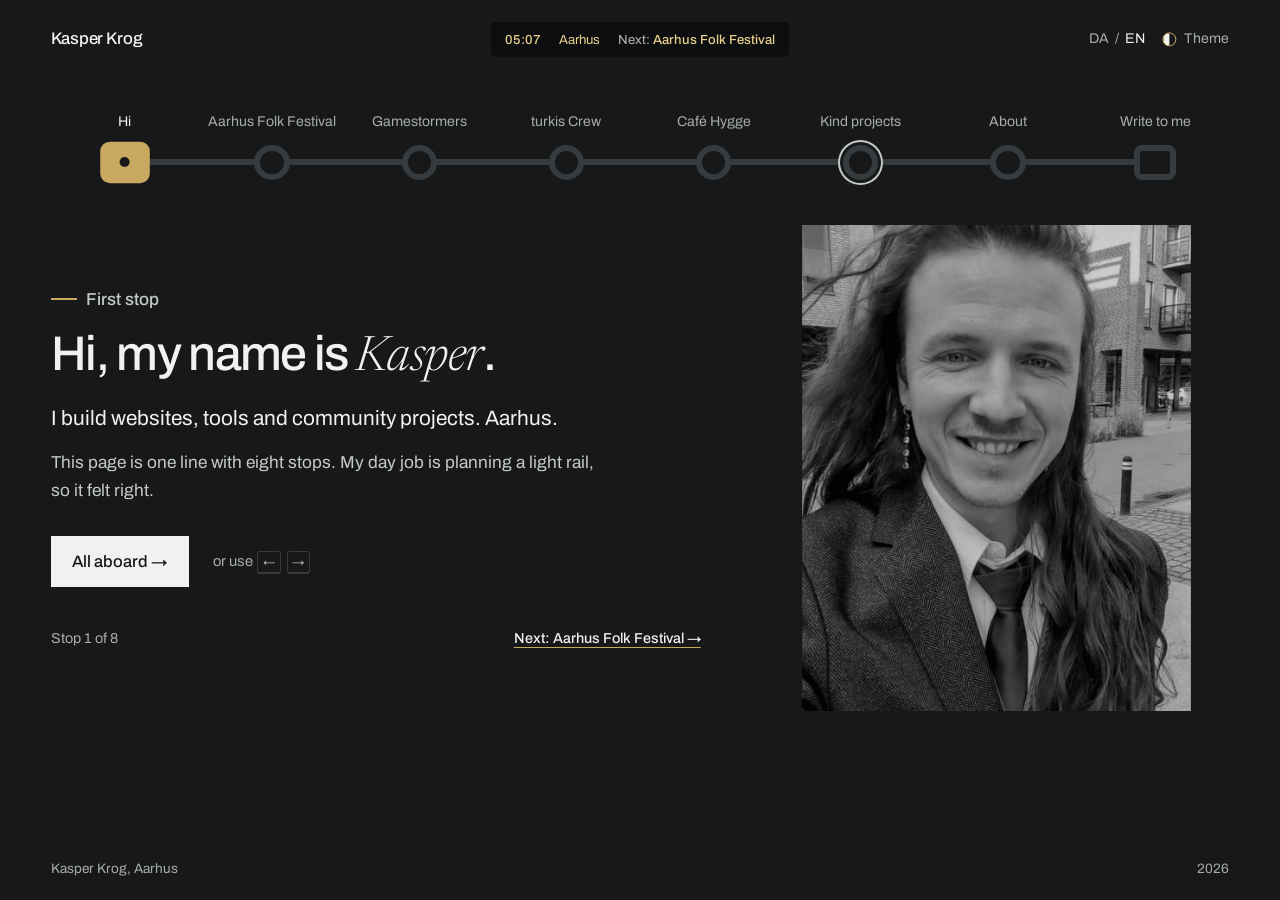
==== commit 015fbe5b: "Drop the logo, use the station ring as favicon, and greet by name The header now shows only the word" ====
--- a/en/index.html
+++ b/en/index.html
@@ -18,9 +18,10 @@
   <link rel="alternate" hreflang="da" href="https://kasper-krog.dk/">
   <link rel="alternate" hreflang="en" href="https://kasper-krog.dk/en/">
   <link rel="alternate" hreflang="x-default" href="https://kasper-krog.dk/">
-  <link rel="icon" href="../assets/favicon.png?v=20260911" type="image/png" sizes="64x64">
-  <link rel="icon" href="../favicon.ico?v=20260911" sizes="16x16 32x32 48x48">
-  <link rel="apple-touch-icon" href="../assets/apple-touch-icon.png?v=20260911">
+  <link rel="icon" href="../assets/favicon.svg?v=20261031" type="image/svg+xml">
+  <link rel="icon" href="../assets/favicon.png?v=20261031" type="image/png" sizes="64x64">
+  <link rel="icon" href="../favicon.ico?v=20261031" sizes="16x16 32x32 48x48">
+  <link rel="apple-touch-icon" href="../assets/apple-touch-icon.png?v=20261031">
   <script>
     (function () {
       var key = 'kk-theme';
@@ -64,7 +65,7 @@
   <a class="skip-link" href="#main-content">Skip to content</a>
   <header class="site-head">
     <a class="brand" href="./" data-go="hi" aria-label="Kasper Krog, home">
-      <img class="brand-mark" src="../assets/kk-logo.png" width="490" height="490" alt="" aria-hidden="true"><span>Kasper Krog</span>
+      <span>Kasper Krog</span>
     </a>
     <div class="board" aria-hidden="true">
       <span class="board-time" id="board-time">The line</span>
@@ -92,10 +93,10 @@
   </nav>
 
   <main class="platforms" id="main-content" tabindex="-1">
-    <section class="stop terminus" id="hi" aria-labelledby="hero-heading">
+    <section class="stop stop-first terminus" id="hi" aria-labelledby="hero-heading">
       <div class="stop-copy">
         <p class="stop-kicker">First stop</p>
-        <h1 id="hero-heading">Hi, I'm <em>Kasper</em>.</h1>
+        <h1 id="hero-heading">Hi, my name is <em>Kasper</em>.</h1>
         <p class="lead">I build websites, tools and community projects. Aarhus.</p>
         <p>This page is one line with eight stops. My day job is planning a light rail, so it felt right.</p>
         <div class="stop-actions">
--- a/css/site.css
+++ b/css/site.css
@@ -96,8 +96,7 @@
   padding: 1.1rem var(--page-x);
 }
 
-.brand { display: inline-flex; align-items: center; gap: .7rem; justify-self: start; font-weight: 500; text-decoration: none; }
-.brand-mark { width: 40px; height: 40px; }
+.brand { display: inline-flex; align-items: center; min-height: 2.75rem; justify-self: start; font-size: 1.05rem; font-weight: 500; letter-spacing: -.01em; text-decoration: none; white-space: nowrap; }
 
 .board {
   display: flex;
@@ -262,6 +261,11 @@
 }
 .stop h1:focus,
 .stop h2:focus { outline: none; }
+/* the greeting gets a wider column so it stays on one line */
+.stop-first { grid-template-columns: minmax(0, 7fr) minmax(0, 5fr); }
+.stop-first .stop-copy { max-width: 42rem; }
+.stop-first h1 { font-size: clamp(2.2rem, 3.8vw, 3.6rem); }
+.stop-first .stop-copy > p { max-width: 34rem; }
 .stop h1 em { font-family: var(--font-accent); font-weight: 300; letter-spacing: -.01em; }
 
 .stop p { margin: 0 0 1rem; color: var(--ink-2); font-size: 1.08rem; }
@@ -418,7 +422,11 @@
 }
 
 @media (max-width: 560px) {
-  .brand span, .board-place { display: none; }
+  .board-place { display: none; }
+}
+
+@media (max-width: 400px) {
+  .board { display: none; }
   .head-tools { gap: .8rem; }
   .theme-word { display: none; }
 }
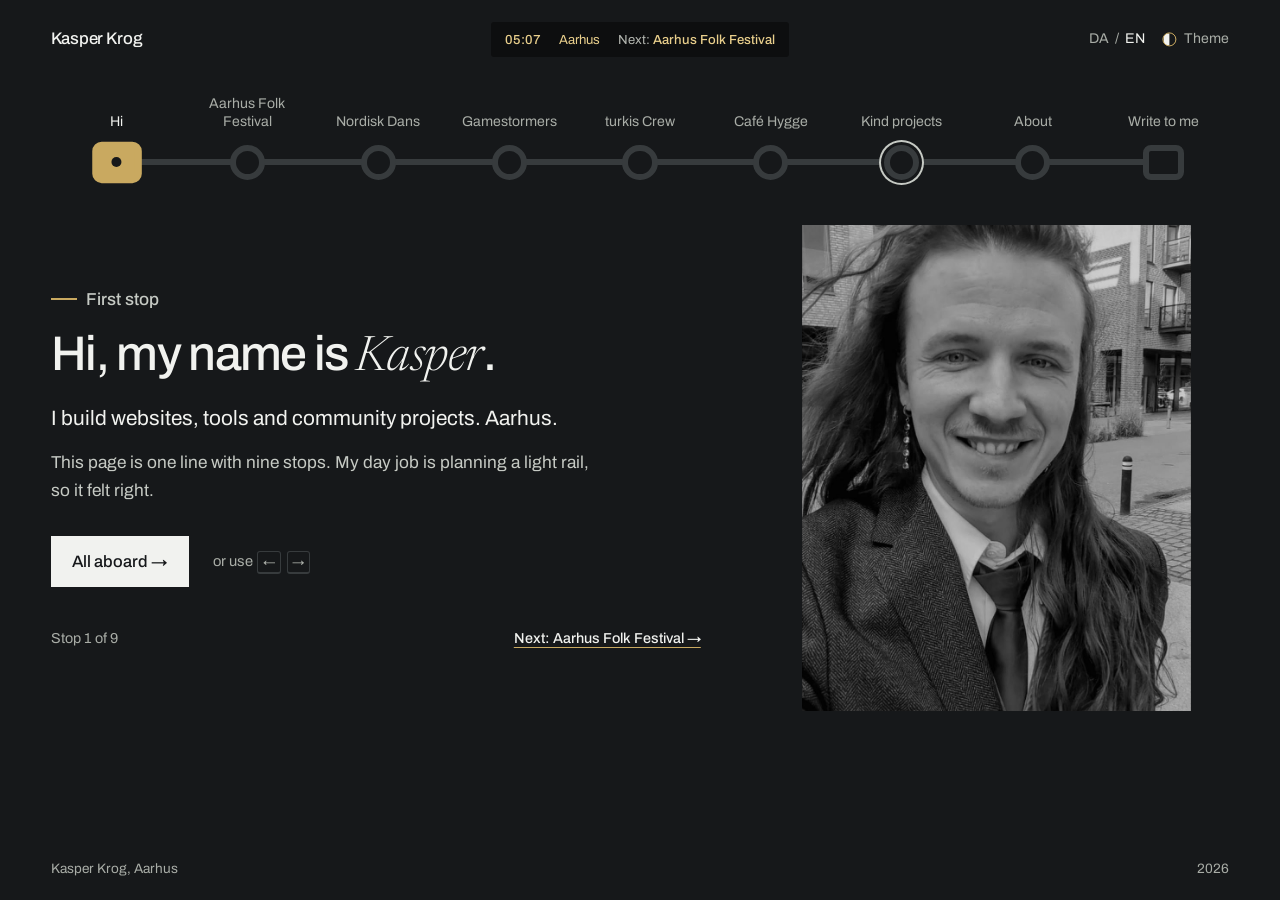
==== commit 1c941c23: "Add Nordisk Dans as a stop on the line Kasper has taken over nordiskdans.dk as webmaster and the reb" ====
--- a/en/index.html
+++ b/en/index.html
@@ -83,6 +83,7 @@
     <ol id="route">
       <li class="terminus"><a href="#hi"><span class="name">Hi</span><span class="dot" aria-hidden="true"></span></a></li>
       <li><a href="#folk-festival"><span class="name">Aarhus Folk Festival</span><span class="dot" aria-hidden="true"></span></a></li>
+      <li><a href="#nordisk-dans"><span class="name">Nordisk Dans</span><span class="dot" aria-hidden="true"></span></a></li>
       <li><a href="#gamestormers"><span class="name">Gamestormers</span><span class="dot" aria-hidden="true"></span></a></li>
       <li><a href="#turkis"><span class="name">turkis Crew</span><span class="dot" aria-hidden="true"></span></a></li>
       <li><a href="#hygge"><span class="name">Café Hygge</span><span class="dot" aria-hidden="true"></span></a></li>
@@ -98,7 +99,7 @@
         <p class="stop-kicker">First stop</p>
         <h1 id="hero-heading">Hi, my name is <em>Kasper</em>.</h1>
         <p class="lead">I build websites, tools and community projects. Aarhus.</p>
-        <p>This page is one line with eight stops. My day job is planning a light rail, so it felt right.</p>
+        <p>This page is one line with nine stops. My day job is planning a light rail, so it felt right.</p>
         <div class="stop-actions">
           <a class="button" href="#folk-festival">All aboard →</a>
           <span class="hint" aria-hidden="true">or use <kbd>←</kbd> <kbd>→</kbd></span>
@@ -115,6 +116,16 @@
         <div class="stop-actions"><a class="text-link" href="https://www.aarhusfolkfestival.dk/" target="_blank" rel="noopener">aarhusfolkfestival.dk ↗</a></div>
       </div>
       <a class="plate" href="https://www.aarhusfolkfestival.dk/" target="_blank" rel="noopener" tabindex="-1" aria-hidden="true"><img src="../assets/img/cases/folk-festival.jpg" alt="" width="1600" height="1000" loading="lazy"></a>
+    </section>
+
+    <section class="stop" id="nordisk-dans" aria-labelledby="nordisk-heading">
+      <div class="stop-copy">
+        <p class="stop-kicker">Build</p>
+        <h2 id="nordisk-heading">Nordisk Dans</h2>
+        <p>Dance evenings in six Danish cities: an hour of folk dance teaching, then a ball to live music. I've taken over the site as webmaster and rebuilt it from scratch, with every city's dates in one place.</p>
+        <div class="stop-actions"><a class="text-link" href="https://nordiskdans.dk/" target="_blank" rel="noopener">nordiskdans.dk ↗</a></div>
+      </div>
+      <a class="plate" href="https://nordiskdans.dk/" target="_blank" rel="noopener" tabindex="-1" aria-hidden="true"><img src="../assets/img/cases/nordisk-dans.jpg" alt="" width="1600" height="1000" loading="lazy"></a>
     </section>
 
     <section class="stop" id="gamestormers" aria-labelledby="gamestormers-heading">
--- a/css/site.css
+++ b/css/site.css
@@ -1,5 +1,5 @@
 /* kasper-krog.dk: Linjen, October 2026.
-   The site is one route with eight stops. On wide screens a line diagram
+   The site is one route with nine stops. On wide screens a line diagram
    shows one platform at a time; on phones, and whenever the script has not
    run, the page itself is the line and is read top to bottom.
    Styles both front pages and the 404. */
@@ -11,7 +11,7 @@
   --content: 1500px;
   --ease: cubic-bezier(.16, 1, .3, 1);
   --track: 6px;
-  --stops: 8;
+  --stops: 9;
 }
 
 [data-theme="dawn"] {
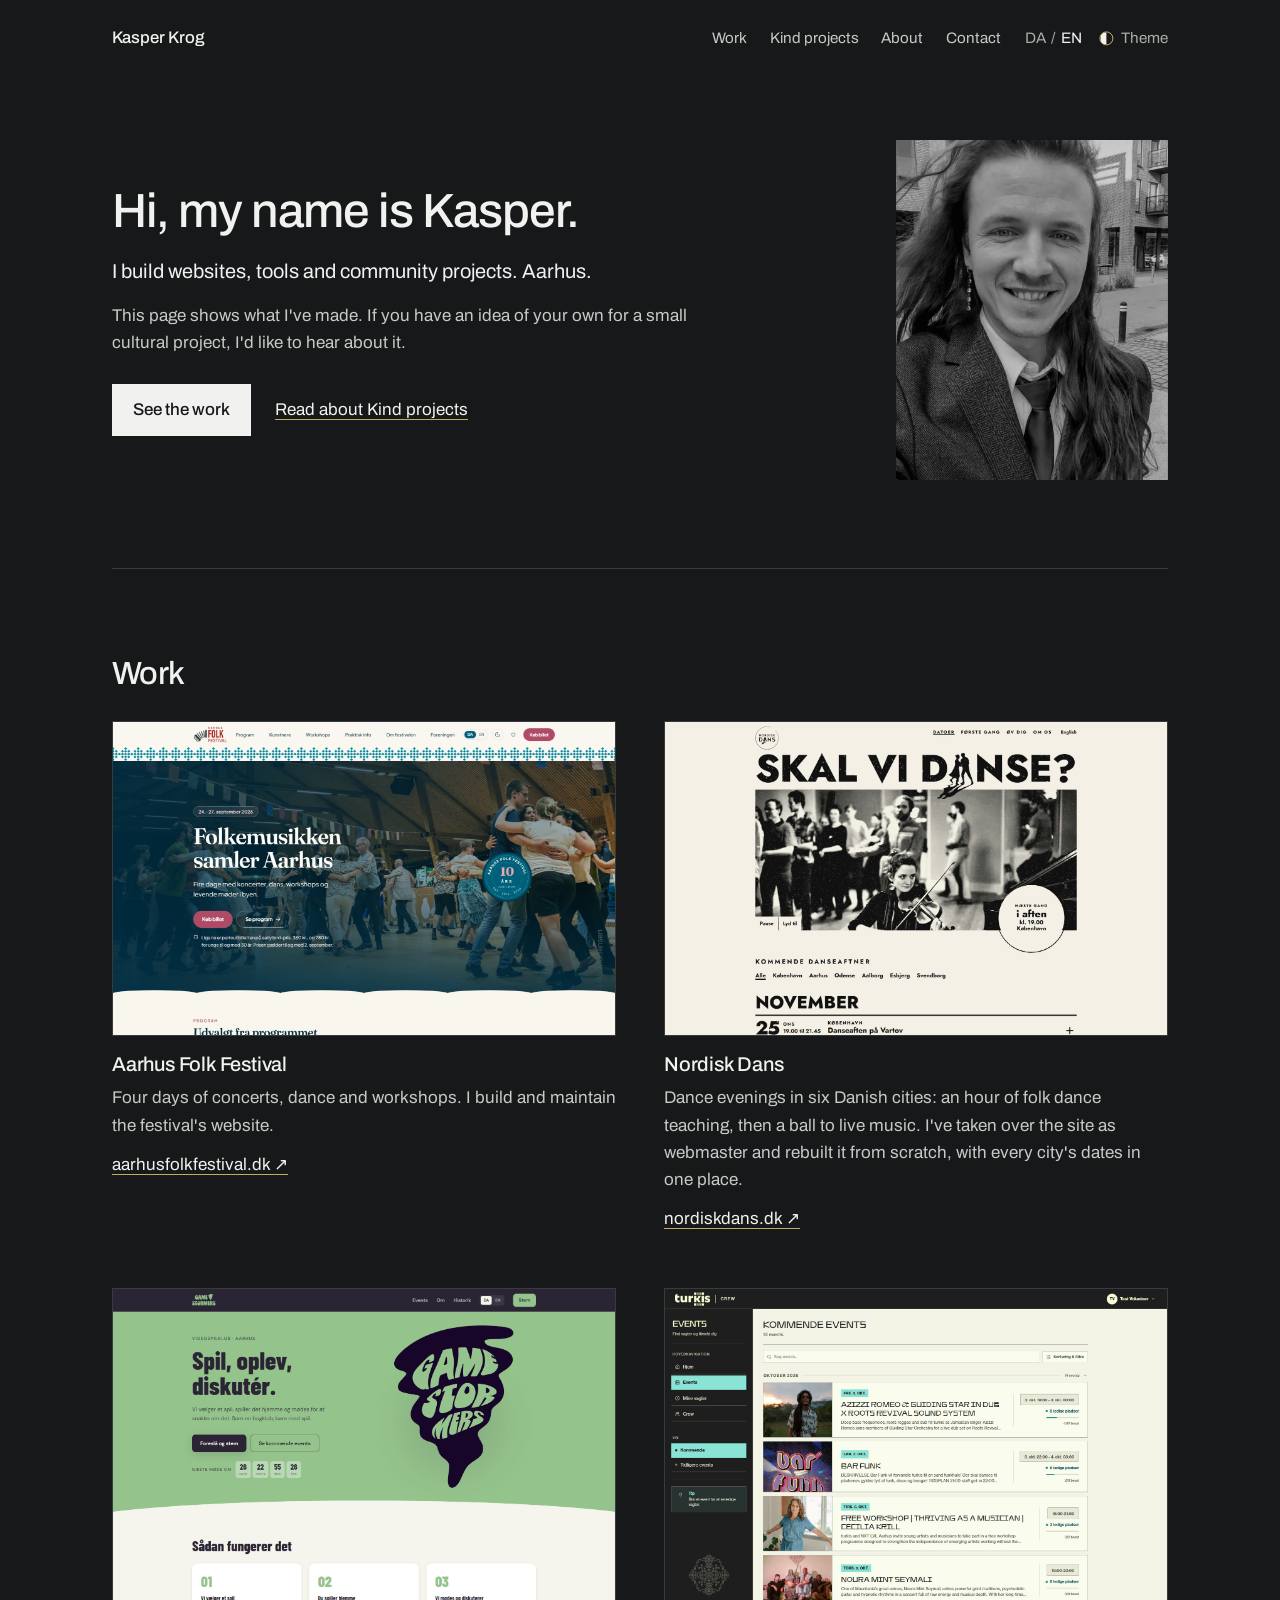
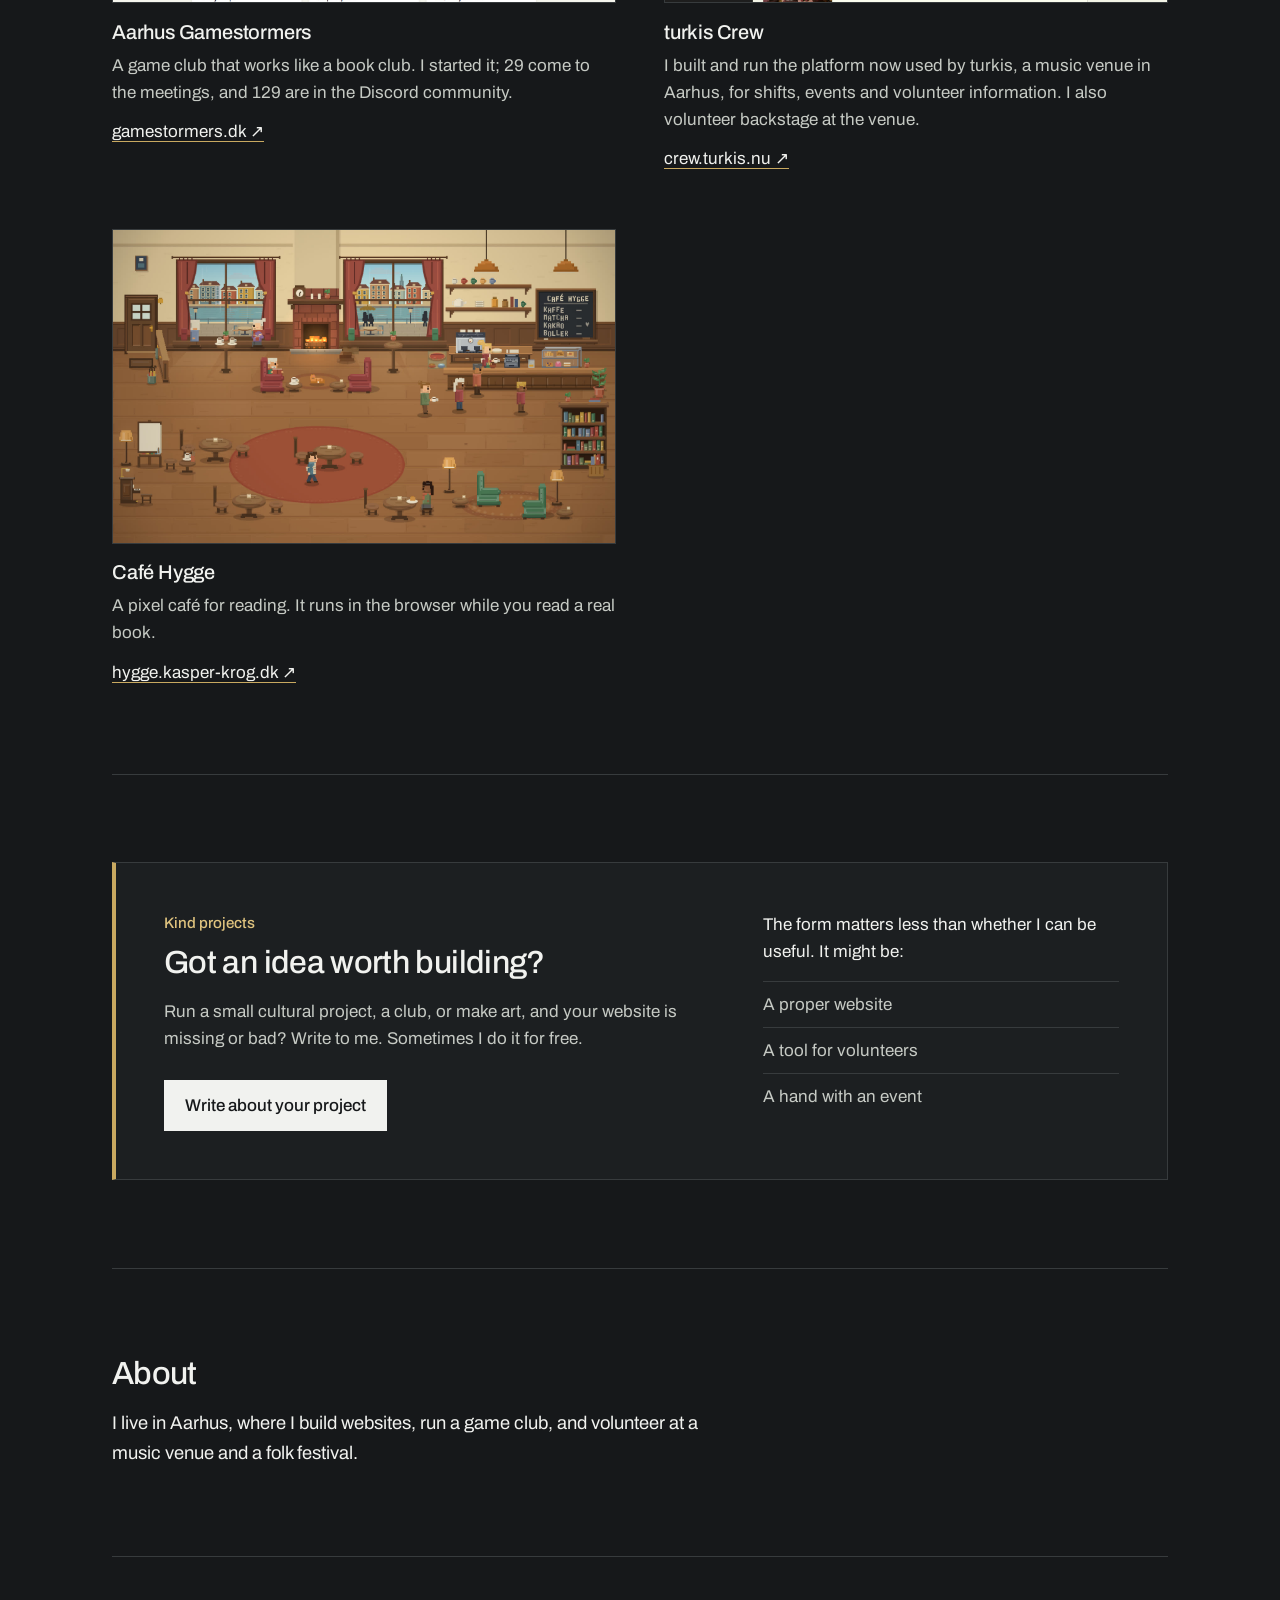
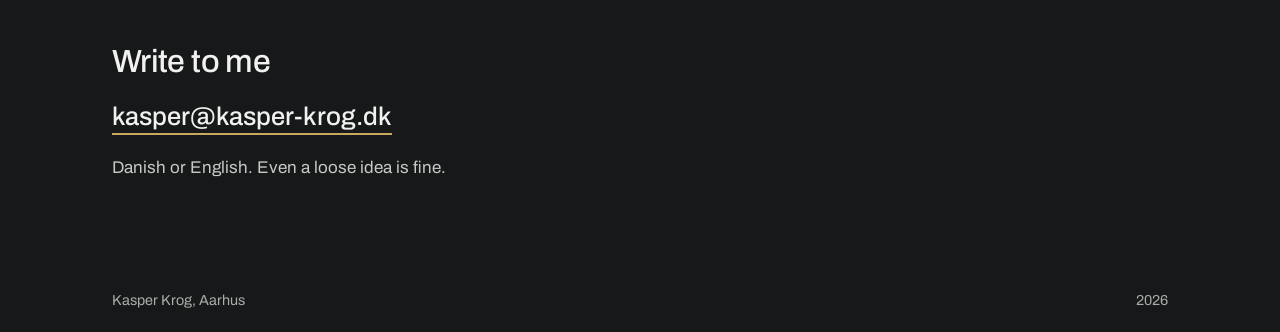
==== commit e647ff12: "Redesign the site as one plain page and retire Linjen Kasper asked for a simpler site without the tr" ====
--- a/en/index.html
+++ b/en/index.html
@@ -3,8 +3,8 @@
 <head>
   <meta charset="utf-8">
   <meta name="viewport" content="width=device-width, initial-scale=1">
-  <title>Kasper Krog · Digital maker, traffic controller and culture organiser in Aarhus</title>
-  <meta name="description" content="Kasper Krog builds websites, tools and communities in Aarhus. Ride the line through the work, read about Kind Projects, or write with an idea.">
+  <title>Kasper Krog · Digital maker and culture organiser in Aarhus</title>
+  <meta name="description" content="Kasper Krog builds websites, tools and communities in Aarhus. See the work, read about Kind Projects, or write with an idea.">
   <meta property="og:title" content="Kasper Krog">
   <meta property="og:description" content="Websites, tools and community projects. Aarhus.">
   <meta property="og:url" content="https://kasper-krog.dk/en/">
@@ -47,7 +47,7 @@
   </script>
   <link rel="preconnect" href="https://fonts.googleapis.com">
   <link rel="preconnect" href="https://fonts.gstatic.com" crossorigin>
-  <link href="https://fonts.googleapis.com/css2?family=Archivo:wght@400;500&family=Newsreader:ital,opsz,wght@1,6..72,300&display=swap" rel="stylesheet">
+  <link href="https://fonts.googleapis.com/css2?family=Archivo:wght@400;500&display=swap" rel="stylesheet">
   <link rel="stylesheet" href="../css/site.css">
   <script type="application/ld+json">
   {
@@ -55,7 +55,6 @@
     "@type": "Person",
     "name": "Kasper Krog",
     "url": "https://kasper-krog.dk/",
-    "jobTitle": "Traffic controller and electrical control operator",
     "homeLocation": { "@type": "Place", "name": "Aarhus, Denmark" },
     "sameAs": ["https://github.com/KasperKrog92"]
   }
@@ -64,141 +63,97 @@
 <body>
   <a class="skip-link" href="#main-content">Skip to content</a>
   <header class="site-head">
-    <a class="brand" href="./" data-go="hi" aria-label="Kasper Krog, home">
-      <span>Kasper Krog</span>
-    </a>
-    <div class="board" aria-hidden="true">
-      <span class="board-time" id="board-time">The line</span>
-      <span class="board-place">Aarhus</span>
-      <span class="board-next">Next: <strong id="board-next">Aarhus Folk Festival</strong></span>
-    </div>
+    <a class="brand" href="./" aria-label="Kasper Krog, home">Kasper Krog</a>
+    <nav class="site-nav" aria-label="Sections of this page">
+      <a href="#work">Work</a>
+      <a href="#kind-projects">Kind projects</a>
+      <a href="#about">About</a>
+      <a href="#contact">Contact</a>
+    </nav>
     <div class="head-tools">
-      <a class="head-contact" href="#contact">Write</a>
       <span class="lang-switch"><a href="../" hreflang="da" lang="da" data-lang-choice="da">DA</a><span aria-hidden="true">/</span><span aria-current="true" lang="en">EN</span></span>
       <button class="theme-toggle" id="lantern" type="button" aria-pressed="false" aria-label="Switch between day and night"><span class="theme-dot" aria-hidden="true"></span><span class="theme-word">Theme</span></button>
     </div>
   </header>
 
-  <nav class="route" aria-label="The line: stops on this page">
-    <ol id="route">
-      <li class="terminus"><a href="#hi"><span class="name">Hi</span><span class="dot" aria-hidden="true"></span></a></li>
-      <li><a href="#folk-festival"><span class="name">Aarhus Folk Festival</span><span class="dot" aria-hidden="true"></span></a></li>
-      <li><a href="#nordisk-dans"><span class="name">Nordisk Dans</span><span class="dot" aria-hidden="true"></span></a></li>
-      <li><a href="#gamestormers"><span class="name">Gamestormers</span><span class="dot" aria-hidden="true"></span></a></li>
-      <li><a href="#turkis"><span class="name">turkis Crew</span><span class="dot" aria-hidden="true"></span></a></li>
-      <li><a href="#hygge"><span class="name">Café Hygge</span><span class="dot" aria-hidden="true"></span></a></li>
-      <li class="interchange"><a href="#kind-projects"><span class="name">Kind projects</span><span class="dot" aria-hidden="true"></span></a></li>
-      <li><a href="#about"><span class="name">About</span><span class="dot" aria-hidden="true"></span></a></li>
-      <li class="terminus"><a href="#contact"><span class="name">Write to me</span><span class="dot" aria-hidden="true"></span></a></li>
-    </ol>
-  </nav>
-
-  <main class="platforms" id="main-content" tabindex="-1">
-    <section class="stop stop-first terminus" id="hi" aria-labelledby="hero-heading">
-      <div class="stop-copy">
-        <p class="stop-kicker">First stop</p>
-        <h1 id="hero-heading">Hi, my name is <em>Kasper</em>.</h1>
+  <main id="main-content" tabindex="-1">
+    <section class="section intro" id="hi" aria-labelledby="hero-heading">
+      <div class="intro-copy">
+        <h1 id="hero-heading">Hi, my name is Kasper.</h1>
         <p class="lead">I build websites, tools and community projects. Aarhus.</p>
-        <p>This page is one line with nine stops. My day job is planning a light rail, so it felt right.</p>
-        <div class="stop-actions">
-          <a class="button" href="#folk-festival">All aboard →</a>
-          <span class="hint" aria-hidden="true">or use <kbd>←</kbd> <kbd>→</kbd></span>
+        <p>This page shows what I've made. If you have an idea of your own for a small cultural project, I'd like to hear about it.</p>
+        <div class="actions">
+          <a class="button" href="#work">See the work</a>
+          <a class="text-link" href="#kind-projects">Read about Kind projects</a>
         </div>
       </div>
-      <figure class="plate portrait"><img src="../assets/img/portraet.jpg" alt="Portrait of Kasper Krog in Aarhus." width="900" height="1125"></figure>
+      <figure class="portrait"><img src="../assets/img/portraet.jpg" alt="Portrait of Kasper Krog in Aarhus." width="900" height="1125"></figure>
     </section>
 
-    <section class="stop" id="folk-festival" aria-labelledby="folk-heading">
-      <div class="stop-copy">
-        <p class="stop-kicker">Build</p>
-        <h2 id="folk-heading">Aarhus Folk Festival</h2>
-        <p>Four days of concerts, dance and workshops. I build and maintain the festival's website.</p>
-        <div class="stop-actions"><a class="text-link" href="https://www.aarhusfolkfestival.dk/" target="_blank" rel="noopener">aarhusfolkfestival.dk ↗</a></div>
-      </div>
-      <a class="plate" href="https://www.aarhusfolkfestival.dk/" target="_blank" rel="noopener" tabindex="-1" aria-hidden="true"><img src="../assets/img/cases/folk-festival.jpg" alt="" width="1600" height="1000" loading="lazy"></a>
-    </section>
-
-    <section class="stop" id="nordisk-dans" aria-labelledby="nordisk-heading">
-      <div class="stop-copy">
-        <p class="stop-kicker">Build</p>
-        <h2 id="nordisk-heading">Nordisk Dans</h2>
-        <p>Dance evenings in six Danish cities: an hour of folk dance teaching, then a ball to live music. I've taken over the site as webmaster and rebuilt it from scratch, with every city's dates in one place.</p>
-        <div class="stop-actions"><a class="text-link" href="https://nordiskdans.dk/" target="_blank" rel="noopener">nordiskdans.dk ↗</a></div>
-      </div>
-      <a class="plate" href="https://nordiskdans.dk/" target="_blank" rel="noopener" tabindex="-1" aria-hidden="true"><img src="../assets/img/cases/nordisk-dans.jpg" alt="" width="1600" height="1000" loading="lazy"></a>
-    </section>
-
-    <section class="stop" id="gamestormers" aria-labelledby="gamestormers-heading">
-      <div class="stop-copy">
-        <p class="stop-kicker">Gather</p>
-        <h2 id="gamestormers-heading">Aarhus Gamestormers</h2>
-        <p>A game club that works like a book club. I started it; 29 come to the meetings, and 129 are in the Discord community.</p>
-        <div class="stop-actions"><a class="text-link" href="https://www.gamestormers.dk/" target="_blank" rel="noopener">gamestormers.dk ↗</a></div>
-      </div>
-      <a class="plate" href="https://www.gamestormers.dk/" target="_blank" rel="noopener" tabindex="-1" aria-hidden="true"><img src="../assets/img/cases/gamestormers.jpg" alt="" width="1600" height="1000" loading="lazy"></a>
-    </section>
-
-    <section class="stop" id="turkis" aria-labelledby="turkis-heading">
-      <div class="stop-copy">
-        <p class="stop-kicker">Build · Gather</p>
-        <h2 id="turkis-heading">turkis Crew</h2>
-        <p>I built and run the platform now used by turkis, a music venue in Aarhus, for shifts, events and volunteer information. I also volunteer backstage at the venue.</p>
-        <div class="stop-actions"><a class="text-link" href="https://crew.turkis.nu/" target="_blank" rel="noopener">crew.turkis.nu ↗</a></div>
-      </div>
-      <a class="plate" href="https://crew.turkis.nu/" target="_blank" rel="noopener" tabindex="-1" aria-hidden="true"><img src="../assets/img/cases/turkis-crew.jpg" alt="" width="1600" height="1000" loading="lazy"></a>
-    </section>
-
-    <section class="stop" id="hygge" aria-labelledby="hygge-heading">
-      <div class="stop-copy">
-        <p class="stop-kicker">Play</p>
-        <h2 id="hygge-heading">Café Hygge</h2>
-        <p>A pixel café for reading. It runs in the browser while you read a real book.</p>
-        <div class="stop-actions"><a class="text-link" href="https://hygge.kasper-krog.dk/" target="_blank" rel="noopener">hygge.kasper-krog.dk ↗</a></div>
-      </div>
-      <a class="plate" href="https://hygge.kasper-krog.dk/" target="_blank" rel="noopener" tabindex="-1" aria-hidden="true"><img src="../assets/img/cases/cafe-hygge.jpg" alt="" width="1600" height="1000" loading="lazy"></a>
-    </section>
-
-    <section class="stop" id="kind-projects" aria-labelledby="kind-heading">
-      <div class="stop-copy">
-        <p class="stop-kicker">Change here</p>
-        <h2 id="kind-heading">Got an idea worth building?</h2>
-        <p>Run a small cultural project, a club, or make art, and your website is missing or bad? Write to me. Sometimes I do it for free.</p>
-        <div class="stop-actions"><a class="button" href="mailto:kasper@kasper-krog.dk?subject=Kind%20project">Write about your project</a></div>
-      </div>
-      <div class="kind-card">
-        <p>The form matters less than whether I can be useful. It might be:</p>
-        <ul>
-          <li>A proper website</li>
-          <li>A tool for volunteers</li>
-          <li>A hand with an event</li>
-        </ul>
+    <section class="section" id="work" aria-labelledby="work-heading">
+      <h2 id="work-heading">Work</h2>
+      <div class="projects">
+        <article class="project" id="folk-festival" aria-labelledby="folk-heading">
+          <a class="shot" href="https://www.aarhusfolkfestival.dk/" target="_blank" rel="noopener" tabindex="-1" aria-hidden="true"><img src="../assets/img/cases/folk-festival.jpg" alt="" width="1600" height="1000" loading="lazy"></a>
+          <h3 id="folk-heading">Aarhus Folk Festival</h3>
+          <p>Four days of concerts, dance and workshops. I build and maintain the festival's website.</p>
+          <a class="text-link" href="https://www.aarhusfolkfestival.dk/" target="_blank" rel="noopener">aarhusfolkfestival.dk ↗</a>
+        </article>
+        <article class="project" id="nordisk-dans" aria-labelledby="nordisk-heading">
+          <a class="shot" href="https://nordiskdans.dk/" target="_blank" rel="noopener" tabindex="-1" aria-hidden="true"><img src="../assets/img/cases/nordisk-dans.jpg" alt="" width="1600" height="1000" loading="lazy"></a>
+          <h3 id="nordisk-heading">Nordisk Dans</h3>
+          <p>Dance evenings in six Danish cities: an hour of folk dance teaching, then a ball to live music. I've taken over the site as webmaster and rebuilt it from scratch, with every city's dates in one place.</p>
+          <a class="text-link" href="https://nordiskdans.dk/" target="_blank" rel="noopener">nordiskdans.dk ↗</a>
+        </article>
+        <article class="project" id="gamestormers" aria-labelledby="gamestormers-heading">
+          <a class="shot" href="https://www.gamestormers.dk/" target="_blank" rel="noopener" tabindex="-1" aria-hidden="true"><img src="../assets/img/cases/gamestormers.jpg" alt="" width="1600" height="1000" loading="lazy"></a>
+          <h3 id="gamestormers-heading">Aarhus Gamestormers</h3>
+          <p>A game club that works like a book club. I started it; 29 come to the meetings, and 129 are in the Discord community.</p>
+          <a class="text-link" href="https://www.gamestormers.dk/" target="_blank" rel="noopener">gamestormers.dk ↗</a>
+        </article>
+        <article class="project" id="turkis" aria-labelledby="turkis-heading">
+          <a class="shot" href="https://crew.turkis.nu/" target="_blank" rel="noopener" tabindex="-1" aria-hidden="true"><img src="../assets/img/cases/turkis-crew.jpg" alt="" width="1600" height="1000" loading="lazy"></a>
+          <h3 id="turkis-heading">turkis Crew</h3>
+          <p>I built and run the platform now used by turkis, a music venue in Aarhus, for shifts, events and volunteer information. I also volunteer backstage at the venue.</p>
+          <a class="text-link" href="https://crew.turkis.nu/" target="_blank" rel="noopener">crew.turkis.nu ↗</a>
+        </article>
+        <article class="project" id="hygge" aria-labelledby="hygge-heading">
+          <a class="shot" href="https://hygge.kasper-krog.dk/" target="_blank" rel="noopener" tabindex="-1" aria-hidden="true"><img src="../assets/img/cases/cafe-hygge.jpg" alt="" width="1600" height="1000" loading="lazy"></a>
+          <h3 id="hygge-heading">Café Hygge</h3>
+          <p>A pixel café for reading. It runs in the browser while you read a real book.</p>
+          <a class="text-link" href="https://hygge.kasper-krog.dk/" target="_blank" rel="noopener">hygge.kasper-krog.dk ↗</a>
+        </article>
       </div>
     </section>
 
-    <section class="stop" id="about" aria-labelledby="about-heading">
-      <div class="stop-copy">
-        <p class="stop-kicker">About</p>
-        <h2 id="about-heading">I'm a traffic controller who keeps building things after work.</h2>
-        <p>At work I make the operational plans for the Aarhus light rail and decide when sections of the traction power are safe to work on. Outside work I build websites, run a game club, and volunteer at a music venue and a folk festival.</p>
+    <section class="section" id="kind-projects" aria-labelledby="kind-heading">
+      <div class="kind">
+        <div>
+          <p class="label">Kind projects</p>
+          <h2 id="kind-heading">Got an idea worth building?</h2>
+          <p>Run a small cultural project, a club, or make art, and your website is missing or bad? Write to me. Sometimes I do it for free.</p>
+          <div class="actions"><a class="button" href="mailto:kasper@kasper-krog.dk?subject=Kind%20project">Write about your project</a></div>
+        </div>
+        <div class="kind-list">
+          <p>The form matters less than whether I can be useful. It might be:</p>
+          <ul>
+            <li>A proper website</li>
+            <li>A tool for volunteers</li>
+            <li>A hand with an event</li>
+          </ul>
+        </div>
       </div>
-      <ol class="timeline" aria-label="Experience and education">
-        <li><span>2022</span><p>Traffic controller and electrical control operator, Aarhus light rail</p></li>
-        <li><span>2025</span><p>Volunteer: turkis, folk festival and game club</p></li>
-        <li><span>2018–21</span><p>MSc, Science Studies</p></li>
-        <li><span>2016–18</span><p>BA, Philosophy</p></li>
-        <li><span>2008–10</span><p>Web integrator</p></li>
-      </ol>
     </section>
 
-    <section class="stop terminus" id="contact" aria-labelledby="contact-heading">
-      <div class="stop-copy">
-        <p class="stop-kicker">End of the line</p>
-        <h2 id="contact-heading">Write to me.</h2>
-        <a class="email" href="mailto:kasper@kasper-krog.dk">kasper@kasper-krog.dk</a>
-        <p>Danish or English. Even a loose idea is fine.</p>
-        <div class="stop-actions"><a class="text-link" href="#hi">Ride it again ↺</a></div>
-      </div>
-      <div class="stop-empty" aria-hidden="true"></div>
+    <section class="section about" id="about" aria-labelledby="about-heading">
+      <h2 id="about-heading">About</h2>
+      <p>I live in Aarhus, where I build websites, run a game club, and volunteer at a music venue and a folk festival.</p>
+    </section>
+
+    <section class="section contact" id="contact" aria-labelledby="contact-heading">
+      <h2 id="contact-heading">Write to me</h2>
+      <a class="email" href="mailto:kasper@kasper-krog.dk">kasper@kasper-krog.dk</a>
+      <p>Danish or English. Even a loose idea is fine.</p>
     </section>
   </main>
 
--- a/css/site.css
+++ b/css/site.css
@@ -1,17 +1,12 @@
-/* kasper-krog.dk: Linjen, October 2026.
-   The site is one route with nine stops. On wide screens a line diagram
-   shows one platform at a time; on phones, and whenever the script has not
-   run, the page itself is the line and is read top to bottom.
-   Styles both front pages and the 404. */
+/* kasper-krog.dk, November 2026.
+   One plain page read top to bottom: greeting, work, Kind projects, about,
+   contact. Styles both front pages and the 404. */
 
 :root {
   --font: Archivo, "Helvetica Neue", Helvetica, Arial, sans-serif;
-  --font-accent: Newsreader, Georgia, serif;
-  --page-x: clamp(1.25rem, 4vw, 3.5rem);
-  --content: 1500px;
-  --ease: cubic-bezier(.16, 1, .3, 1);
-  --track: 6px;
-  --stops: 9;
+  --page-x: clamp(1.25rem, 5vw, 3rem);
+  --content: 66rem;
+  --section-y: clamp(3rem, 8vw, 5.5rem);
 }
 
 [data-theme="dawn"] {
@@ -26,9 +21,6 @@
   --brass-text: #7c652f;
   --button-bg: #16181a;
   --button-ink: #f4f5f3;
-  --board: #16181a;
-  --board-ink: #f1e3bd;
-  --board-muted: #b9bcb6;
 }
 
 [data-theme="dusk"] {
@@ -43,9 +35,6 @@
   --brass-text: #e0c47f;
   --button-bg: #f1f2ef;
   --button-ink: #16181a;
-  --board: #0d0e0f;
-  --board-ink: #e9cf8c;
-  --board-muted: #b4b7b1;
 }
 
 *, *::before, *::after { box-sizing: border-box; }
@@ -55,21 +44,27 @@
 body {
   margin: 0;
   min-width: 320px;
-  overflow-x: hidden;
   background: var(--mineral);
   color: var(--ink);
   font-family: var(--font);
-  font-size: 16.5px;
+  font-size: 1.0625rem;
   line-height: 1.6;
   -webkit-font-smoothing: antialiased;
   text-rendering: optimizeLegibility;
-  transition: background-color .5s ease, color .5s ease;
+  transition: background-color .3s ease, color .3s ease;
 }
 
 a { color: inherit; }
 button { font: inherit; color: inherit; }
 button, a { -webkit-tap-highlight-color: transparent; }
 img { display: block; max-width: 100%; height: auto; }
+
+h1, h2, h3 { margin: 0; font-weight: 500; line-height: 1.15; letter-spacing: -.02em; }
+h1 { font-size: clamp(2rem, 5vw, 3rem); }
+h2 { font-size: clamp(1.5rem, 3.2vw, 2rem); }
+h3 { font-size: 1.25rem; letter-spacing: -.01em; }
+p { margin: 0 0 1rem; color: var(--ink-2); }
+main:focus { outline: none; }
 
 :focus-visible { outline: 2px solid var(--brass); outline-offset: 4px; }
 
@@ -86,42 +81,57 @@
 }
 .skip-link:focus { transform: none; }
 
-/* Header: brand, departure board, tools */
+/* Shared width */
+
+.site-head,
+.section,
+.site-foot {
+  width: 100%;
+  max-width: calc(var(--content) + 2 * var(--page-x));
+  margin-inline: auto;
+  padding-inline: var(--page-x);
+}
+
+/* Header: name, section links, language, theme */
 
 .site-head {
-  display: grid;
-  grid-template-columns: 1fr auto 1fr;
-  align-items: center;
-  gap: 1.5rem;
-  padding: 1.1rem var(--page-x);
-}
-
-.brand { display: inline-flex; align-items: center; min-height: 2.75rem; justify-self: start; font-size: 1.05rem; font-weight: 500; letter-spacing: -.01em; text-decoration: none; white-space: nowrap; }
-
-.board {
   display: flex;
-  align-items: center;
-  gap: 1.1rem;
-  padding: .45rem .9rem;
-  border-radius: 3px;
-  background: var(--board);
-  color: var(--board-ink);
-  font-size: .82rem;
-  font-variant-numeric: tabular-nums;
+  flex-wrap: wrap;
+  align-items: center;
+  justify-content: space-between;
+  gap: .25rem 1.5rem;
+  padding-block: 1rem;
+  font-size: .95rem;
+}
+
+.brand {
+  display: inline-flex;
+  align-items: center;
+  min-height: 2.75rem;
+  margin-right: auto;
+  font-size: 1.05rem;
+  font-weight: 500;
+  text-decoration: none;
   white-space: nowrap;
 }
-.board-time { font-weight: 500; }
-.board-next { color: var(--board-muted); }
-.board-next strong { color: var(--board-ink); font-weight: 500; }
-
-.head-tools { display: flex; align-items: center; justify-self: end; gap: 1.1rem; font-size: .88rem; }
+
+.site-nav { display: flex; flex-wrap: wrap; gap: .25rem 1.4rem; }
+.site-nav a {
+  display: inline-flex;
+  align-items: center;
+  min-height: 2.75rem;
+  color: var(--ink-2);
+  text-decoration: none;
+  white-space: nowrap;
+}
+.site-nav a:hover { color: var(--ink); text-decoration: underline; text-decoration-color: var(--brass); text-underline-offset: .3em; }
+
+.head-tools { display: flex; align-items: center; gap: 1.1rem; }
 
 .lang-switch { display: flex; align-items: center; gap: .35rem; color: var(--muted); }
 .lang-switch a { text-decoration: none; }
 .lang-switch a:hover { color: var(--brass-text); }
 .lang-switch [aria-current] { color: var(--ink); }
-
-.head-contact { display: none; text-decoration-color: var(--brass); text-underline-offset: .25em; }
 
 .theme-toggle {
   display: inline-flex;
@@ -142,141 +152,24 @@
   border: 1px solid var(--brass);
   border-radius: 50%;
   background: linear-gradient(90deg, transparent 50%, var(--ink) 50%);
-  transition: transform .7s var(--ease);
 }
 [data-theme="dusk"] .theme-dot { transform: rotate(180deg); }
 
-/* The route: a line diagram of every stop */
-
-.route { padding: .75rem var(--page-x) 0; }
-
-.route ol {
-  --progress: 0px;
-  position: relative;
-  display: grid;
-  grid-template-columns: repeat(var(--stops), 1fr);
-  margin: 0;
-  padding: 0;
-  list-style: none;
-}
-
-/* the track, then the brass part already travelled */
-.route ol::before,
-.route ol::after {
-  content: "";
-  position: absolute;
-  left: calc(100% / var(--stops) / 2);
-  bottom: calc(1.1rem - var(--track) / 2);
-  height: var(--track);
-  border-radius: var(--track);
-}
-.route ol::before { right: calc(100% / var(--stops) / 2); background: var(--line); }
-.route ol::after { width: var(--progress); background: var(--brass); transition: width .9s var(--ease); }
-
-.route li { position: relative; z-index: 1; }
-
-.route a {
-  display: flex;
-  flex-direction: column;
-  align-items: center;
-  gap: .9rem;
-  padding-top: .25rem;
-  color: var(--muted);
-  font-size: .88rem;
-  line-height: 1.25;
-  text-align: center;
-  text-decoration: none;
-  transition: color .3s ease;
-}
-.route a:hover,
-.route a[aria-current] { color: var(--ink); }
-
-.route .name { display: flex; align-items: flex-end; min-height: 2.5em; padding: 0 .25rem; }
-
-.route .dot {
-  width: 2.2rem;
-  height: 2.2rem;
-  border: var(--track) solid var(--line);
-  border-radius: 50%;
-  background: var(--mineral);
-  transition: border-color .4s ease, background-color .4s ease, transform .4s var(--ease);
-}
-.route li.passed .dot { border-color: var(--brass); }
-.route a:hover .dot { transform: scale(1.12); }
-.route a[aria-current] .dot { border-color: var(--brass); background: var(--brass); transform: scale(1.18); }
-
-/* the two ends are termini; Kind projects is the interchange */
-.route .terminus .dot { width: 2.6rem; border-radius: 8px; }
-.route .interchange .dot { box-shadow: 0 0 0 3px var(--mineral), 0 0 0 5px var(--ink-2); }
-
-.train {
-  position: absolute;
-  left: 0;
-  bottom: calc(1.1rem - 5px);
-  z-index: 2;
-  width: 10px;
-  height: 10px;
-  border-radius: 50%;
-  background: var(--mineral);
-  transform: translateX(var(--train-x, 0));
-  transition: transform .9s var(--ease);
-  pointer-events: none;
-}
-
-/* Platforms: one stop each */
-
-.platforms { padding: 0 var(--page-x) 1.5rem; }
-.platforms:focus { outline: none; }
-
-.stop {
-  display: grid;
-  grid-template-columns: minmax(0, 5fr) minmax(0, 7fr);
-  gap: clamp(2rem, 5vw, 5rem);
-  align-items: center;
-  max-width: var(--content);
-  margin-inline: auto;
-  padding-top: clamp(1.75rem, 5vh, 4rem);
-}
-
-.stop-copy { max-width: 34rem; }
-
-.stop-kicker {
-  display: flex;
-  align-items: center;
-  gap: .6rem;
-  margin: 0 0 1.1rem;
-  color: var(--brass-text);
-  font-size: .9rem;
-  font-weight: 500;
-}
-.stop-kicker::before { content: ""; width: 1.6rem; height: 2px; background: var(--brass); }
-
-.stop h1,
-.stop h2 {
-  margin: 0 0 1.2rem;
-  font-size: clamp(2.2rem, 4.2vw, 3.9rem);
-  font-weight: 500;
-  line-height: 1.02;
-  letter-spacing: -.035em;
-}
-.stop h1:focus,
-.stop h2:focus { outline: none; }
-/* the greeting gets a wider column so it stays on one line */
-.stop-first { grid-template-columns: minmax(0, 7fr) minmax(0, 5fr); }
-.stop-first .stop-copy { max-width: 42rem; }
-.stop-first h1 { font-size: clamp(2.2rem, 3.8vw, 3.6rem); }
-.stop-first .stop-copy > p { max-width: 34rem; }
-.stop h1 em { font-family: var(--font-accent); font-weight: 300; letter-spacing: -.01em; }
-
-.stop p { margin: 0 0 1rem; color: var(--ink-2); font-size: 1.08rem; }
-.stop .lead { color: var(--ink); font-size: 1.3rem; line-height: 1.45; }
-
-.stop-actions { display: flex; flex-wrap: wrap; align-items: center; gap: 1rem 1.5rem; margin-top: 2rem; }
+/* Sections */
+
+.section { padding-block: var(--section-y); scroll-margin-top: 1rem; }
+.section + .section { background: linear-gradient(var(--line), var(--line)) top center / calc(100% - 2 * var(--page-x)) 1px no-repeat; }
+.section > h2 { margin-bottom: 1.75rem; }
+
+.label { margin: 0 0 .6rem; color: var(--brass-text); font-size: .95rem; font-weight: 500; }
+
+.lead { color: var(--ink); font-size: 1.25rem; line-height: 1.45; }
+
+.actions { display: flex; flex-wrap: wrap; align-items: center; gap: 1rem 1.5rem; margin-top: 1.75rem; }
 
 .button {
   display: inline-flex;
   align-items: center;
-  gap: .6rem;
   min-height: 3rem;
   padding: .7rem 1.25rem;
   border: 1px solid var(--button-bg);
@@ -284,172 +177,109 @@
   color: var(--button-ink);
   font-weight: 500;
   text-decoration: none;
-  cursor: pointer;
-  transition: background-color .25s ease, border-color .25s ease;
+  transition: background-color .2s ease, border-color .2s ease;
 }
 .button:hover { border-color: var(--brass-text); background: var(--brass-text); }
 .button-secondary { background: none; color: var(--ink); }
 .button-secondary:hover { background: none; border-color: var(--brass); color: var(--brass-text); }
 
-.text-link { color: var(--ink-2); text-decoration-color: var(--brass); text-underline-offset: .25em; }
-.text-link:hover { color: var(--ink); }
-
-.plate {
-  position: relative;
-  aspect-ratio: 16 / 10;
-  margin: 0;
-  overflow: hidden;
+.text-link { color: var(--ink); text-decoration-color: var(--brass); text-underline-offset: .25em; }
+.text-link:hover { color: var(--brass-text); }
+
+/* Greeting */
+
+.intro {
+  display: grid;
+  grid-template-columns: minmax(0, 1fr) minmax(0, 17rem);
+  gap: clamp(2rem, 6vw, 4.5rem);
+  align-items: center;
+  padding-top: clamp(2rem, 6vw, 4rem);
+}
+.intro h1 { margin-bottom: 1.1rem; }
+.intro-copy { max-width: 36rem; }
+
+.portrait { margin: 0; }
+.portrait img { width: 100%; filter: grayscale(1); }
+[data-theme="dusk"] .portrait img { filter: grayscale(1) contrast(1.05) brightness(.82); }
+
+/* Work */
+
+.projects { display: grid; grid-template-columns: repeat(2, minmax(0, 1fr)); gap: clamp(2.25rem, 5vw, 3.5rem) clamp(1.5rem, 4vw, 3rem); }
+.project { scroll-margin-top: 1rem; }
+.project h3 { margin: 1.1rem 0 .5rem; }
+.project p { margin-bottom: .75rem; }
+
+.shot { display: block; aspect-ratio: 16 / 10; overflow: hidden; border: 1px solid var(--line); background: var(--plaster); }
+.shot img { width: 100%; height: 100%; object-fit: cover; object-position: top; }
+
+/* Kind projects */
+
+.kind {
+  display: grid;
+  grid-template-columns: minmax(0, 3fr) minmax(0, 2fr);
+  gap: clamp(1.75rem, 5vw, 4rem);
+  align-items: start;
+  padding: clamp(1.5rem, 4vw, 3rem);
   border: 1px solid var(--line);
+  border-left: 4px solid var(--brass);
   background: var(--plaster);
 }
-.plate img { width: 100%; height: 100%; object-fit: cover; object-position: top; transition: transform .8s var(--ease); }
-a.plate:hover img { transform: scale(1.02); }
-
-.portrait { aspect-ratio: 4 / 5; max-height: 54vh; justify-self: center; border: 0; background: none; }
-.portrait img { filter: grayscale(1); }
-[data-theme="dusk"] .portrait img { filter: grayscale(1) contrast(1.05) brightness(.82); }
-
-.hint { display: none; color: var(--muted); font-size: .92rem; }
-.hint kbd {
-  display: inline-block;
-  min-width: 1.6em;
-  margin: 0 .1em;
-  padding: 0 .35em;
-  border: 1px solid var(--line);
-  border-bottom-width: 2px;
-  border-radius: 3px;
-  font: inherit;
-  font-size: .85em;
-  text-align: center;
-}
-
-.kind-card {
-  align-self: stretch;
-  display: flex;
-  flex-direction: column;
-  justify-content: center;
-  padding: clamp(1.75rem, 4vw, 3.5rem);
-  border: 1px solid var(--line);
-  border-left: var(--track) solid var(--brass);
-  background: var(--plaster);
-}
-.kind-card p { color: var(--ink); font-size: 1.15rem; }
-.kind-card ul { margin: .5rem 0 0; padding: 0; list-style: none; color: var(--ink-2); }
-.kind-card li { padding: .55rem 0; border-top: 1px solid var(--line); }
-
-.timeline { margin: 0; padding: 0; list-style: none; border-top: 1px solid var(--line); }
-.timeline li { display: grid; grid-template-columns: 5.5rem 1fr; gap: 1rem; padding: .7rem 0; border-bottom: 1px solid var(--line); }
-.timeline span { color: var(--brass-text); font-variant-numeric: tabular-nums; }
-.timeline p { margin: 0; color: var(--ink); font-size: 1rem; }
-
+.kind h2 { margin-bottom: 1rem; }
+.kind-list p { color: var(--ink); }
+.kind-list ul { margin: 0; padding: 0; list-style: none; color: var(--ink-2); }
+.kind-list li { padding: .55rem 0; border-top: 1px solid var(--line); }
+
+/* About */
+
+.about h2 { margin-bottom: 1rem; }
+.about p { max-width: 38rem; margin-bottom: 0; color: var(--ink); font-size: 1.15rem; }
+
+/* Contact */
+
+.contact h2 { margin-bottom: 1rem; }
 .email {
   display: inline-block;
-  margin: .4rem 0 1.2rem;
-  border-bottom: 3px solid var(--brass);
-  font-size: clamp(1.6rem, 3.6vw, 3.2rem);
+  margin-bottom: 1rem;
+  font-size: clamp(1.25rem, 3vw, 1.6rem);
   font-weight: 500;
-  letter-spacing: -.03em;
-  text-decoration: none;
+  text-decoration-color: var(--brass);
+  text-decoration-thickness: 2px;
+  text-underline-offset: .3em;
   overflow-wrap: anywhere;
 }
 .email:hover { color: var(--brass-text); }
-
-/* "Next stop" row, added by the script on wide screens */
-.stop-foot { display: flex; justify-content: space-between; gap: 1rem; margin-top: 2.5rem; color: var(--muted); font-size: .9rem; }
-.next {
-  padding: 0;
-  border: 0;
-  background: none;
-  color: var(--ink);
-  font-weight: 500;
-  text-decoration: underline;
-  text-decoration-color: var(--brass);
-  text-underline-offset: .3em;
-  cursor: pointer;
-}
-
-.site-foot { display: flex; justify-content: space-between; gap: 1rem; padding: 1.25rem var(--page-x); color: var(--muted); font-size: .85rem; }
-
-/* Wide screens with the script running: one platform at a time */
-
-@media (min-width: 900px) {
-  .line-ready body { display: grid; grid-template-rows: auto auto 1fr auto; min-height: 100svh; }
-  .line-ready .stop { display: none; }
-  .line-ready .stop.is-current { display: grid; animation: arrive .7s var(--ease) both; }
-  .line-ready .stop.from-left.is-current { animation-name: arrive-left; }
-  .line-ready .hint { display: inline; }
-}
-
-@keyframes arrive { from { opacity: 0; transform: translateX(28px); } to { opacity: 1; transform: none; } }
-@keyframes arrive-left { from { opacity: 0; transform: translateX(-28px); } to { opacity: 1; transform: none; } }
-
-/* Phones: the page is the line */
-
-@media (max-width: 899.98px) {
-  .site-head { grid-template-columns: auto 1fr auto; gap: .9rem; }
-  .board { justify-self: start; padding: .35rem .7rem; }
-  .route, .board-next, .stop-foot { display: none; }
-  .head-contact { display: inline; }
-
-  .platforms { position: relative; padding-left: calc(var(--page-x) + 2.4rem); }
-  .platforms::before {
-    content: "";
-    position: absolute;
-    top: 3.2rem;
-    bottom: 6rem;
-    left: calc(var(--page-x) + .55rem);
-    width: var(--track);
-    border-radius: var(--track);
-    background: linear-gradient(var(--brass), var(--brass) 70%, var(--line));
-  }
-
-  .stop { position: relative; grid-template-columns: minmax(0, 1fr); gap: 1.5rem; padding-top: 3rem; }
-  .stop::before {
-    content: "";
-    position: absolute;
-    top: 3.15rem;
-    left: -2.4rem;
-    width: 1.6rem;
-    height: 1.6rem;
-    border: var(--track) solid var(--brass);
-    border-radius: 50%;
-    background: var(--mineral);
-  }
-  .stop.terminus::before { border-radius: 6px; background: var(--brass); }
-  .stop h1, .stop h2 { font-size: clamp(2rem, 9vw, 2.8rem); }
-  .portrait { width: 100%; max-width: 22rem; max-height: none; justify-self: start; }
-  .stop-empty { display: none; }
-}
-
-@media (max-width: 560px) {
-  .board-place { display: none; }
+.contact p:last-child { margin-bottom: 0; }
+
+.site-foot {
+  display: flex;
+  justify-content: space-between;
+  gap: 1rem;
+  padding-block: 1.25rem;
+  color: var(--muted);
+  font-size: .9rem;
+}
+
+/* Narrow screens: one column */
+
+@media (max-width: 760px) {
+  .site-nav { order: 3; width: 100%; column-gap: .9rem; }
+  .intro, .kind { grid-template-columns: minmax(0, 1fr); }
+  .portrait { max-width: 15rem; }
 }
 
 @media (max-width: 400px) {
-  .board { display: none; }
-  .head-tools { gap: .8rem; }
-  .theme-word { display: none; }
-}
-
-/* 404: a single platform without the route */
+  .site-nav { column-gap: .75rem; font-size: .9rem; }
+}
+
+@media (max-width: 620px) {
+  .projects { grid-template-columns: minmax(0, 1fr); }
+}
+
+/* 404 */
 
 .page-not-found { display: flex; flex-direction: column; min-height: 100svh; }
-.page-not-found main { flex: 1; padding: 0 var(--page-x) 3rem; }
-.page-not-found main:focus { outline: none; }
-.page-not-found .stop { grid-template-columns: minmax(0, 1fr); }
-.page-not-found .stop::before { display: none; }
-
-/* Rain easter egg */
-
-.rain-visit {
-  position: fixed;
-  inset: 0;
-  z-index: 55;
-  pointer-events: none;
-  opacity: 0;
-  transition: opacity 1.4s ease;
-}
-.rain-visit.is-raining { opacity: 1; }
+.page-not-found main { flex: 1; }
+.page-not-found h1 { margin-bottom: 1.1rem; }
 
 @media (prefers-reduced-motion: reduce) {
   *, *::before, *::after { animation: none !important; transition: none !important; scroll-behavior: auto !important; }
